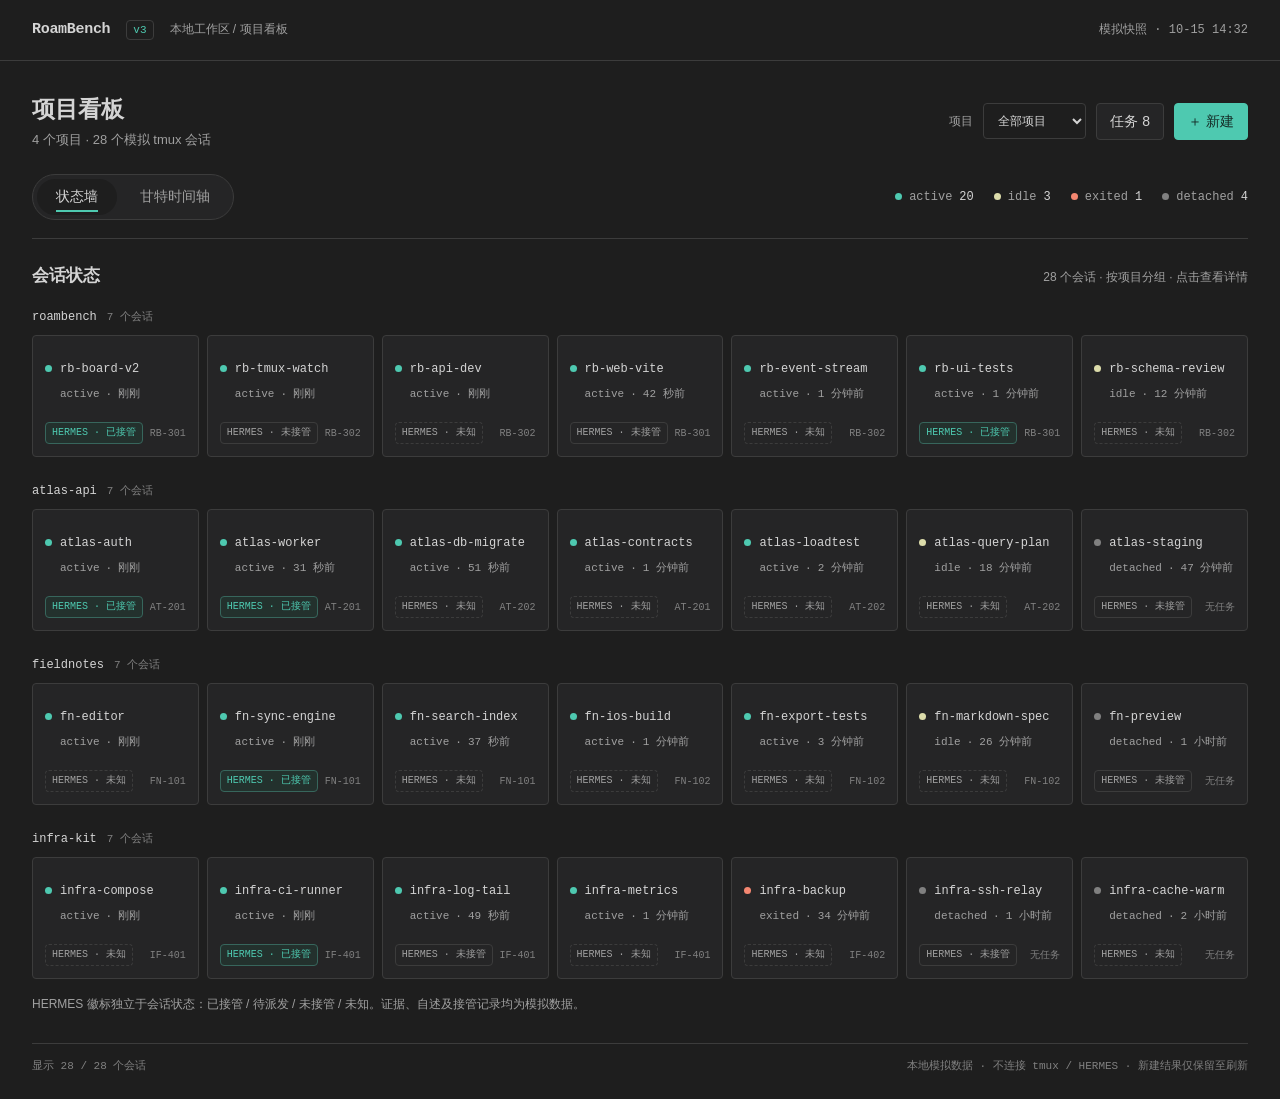
==== design/board-v3-prototype.html @ 9564f588 "看板 v3 设计稿: 悬浮详情(证据/自述分离)+字号调节+HERMES徽标+任务抽屉+新建通道(L0-L3) (Sol 6.1)" ====
<!DOCTYPE html>
<html lang="zh-CN">
<head>
  <meta charset="UTF-8">
  <meta name="viewport" content="width=device-width, initial-scale=1">
  <meta name="color-scheme" content="dark">
  <title>RoamBench · 项目看板 v3</title>
  <style>
    :root {
      --bg: #1e1e1e;
      --surface: #252526;
      --text: #d4d4d4;
      --accent: #4ec9b0;
      --border: #3c3c3c;
      --muted: #a0a0a0;
      --subtle: #808080;
      --hover: #2d2d2e;
      --active: #4ec9b0;
      --idle: #dcdcaa;
      --exited: #f48771;
      --detached: #808080;
      --mono: "SFMono-Regular", Consolas, "Liberation Mono", monospace;
      --sans: -apple-system, BlinkMacSystemFont, "Segoe UI",
        "PingFang SC", "Microsoft YaHei", sans-serif;
    }

    * { box-sizing: border-box; }
    html, body { background: var(--bg); }
    body {
      margin: 0;
      color: var(--text);
      font: 14px/1.5 var(--sans);
      -webkit-font-smoothing: antialiased;
    }
    button, select, input, textarea { font: inherit; }
    button, select, input, textarea { color: var(--text); }
    button { cursor: pointer; }
    button:disabled { cursor: not-allowed; opacity: .45; }
    button:focus-visible, select:focus-visible, input:focus-visible,
    textarea:focus-visible, [tabindex="0"]:focus-visible, a:focus-visible {
      outline: 2px solid var(--accent);
      outline-offset: 3px;
    }
    [hidden] { display: none !important; }
    .sr-only {
      position: absolute;
      width: 1px;
      height: 1px;
      padding: 0;
      margin: -1px;
      overflow: hidden;
      clip-path: inset(50%);
      white-space: nowrap;
      border: 0;
    }
    .app-header { border-bottom: 1px solid var(--border); }
    .header-inner {
      max-width: 1600px;
      min-height: 60px;
      margin: auto;
      padding: 0 32px;
      display: flex;
      align-items: center;
      justify-content: space-between;
      gap: 24px;
    }
    .brand { display: flex; align-items: baseline; gap: 16px; }
    .brand-name { font: 600 15px/1.5 var(--mono); letter-spacing: -.3px; }
    .brand-location, .snapshot { color: var(--muted); font-size: 12px; }
    .snapshot { font-family: var(--mono); white-space: nowrap; }
    .version {
      padding: 1px 6px;
      border: 1px solid var(--border);
      border-radius: 4px;
      color: var(--accent);
      font: 11px/1.5 var(--mono);
    }
    main { max-width: 1600px; margin: auto; padding: 32px 32px 24px; }
    h1 { margin: 0; font-size: 23px; line-height: 1.4; font-weight: 600; }
    h2 { margin: 0; font-size: 17px; font-weight: 600; }
    h3 { margin: 0; font-size: 14px; font-weight: 600; }
    p { overflow-wrap: anywhere; }
    .page-heading, .view-toolbar, .panel-heading, .page-footer {
      display: flex;
      align-items: center;
      justify-content: space-between;
      flex-wrap: wrap;
      gap: 16px;
    }
    .page-heading { margin-bottom: 24px; }
    .page-meta { margin: 5px 0 0; color: var(--muted); font-size: 13px; }
    .heading-actions, .project-filter, .actions, .inline {
      display: flex;
      align-items: center;
      flex-wrap: wrap;
      gap: 10px;
    }
    .project-filter { color: var(--muted); font-size: 12px; }
    select, input:not([type="radio"]), textarea {
      max-width: 100%;
      min-height: 36px;
      padding: 7px 10px;
      border: 1px solid var(--border);
      border-radius: 4px;
      background: var(--bg);
    }
    select { cursor: pointer; }
    textarea { width: 100%; min-height: 90px; resize: vertical; }
    .btn {
      min-height: 36px;
      padding: 7px 13px;
      border: 1px solid var(--border);
      border-radius: 4px;
      color: var(--text);
      background: var(--surface);
    }
    .btn:hover { background: var(--hover); }
    .btn.primary { color: #152b26; border-color: var(--accent); background: var(--accent); }
    .btn.primary:hover { background: #6bd6c0; }
    .btn.small { min-height: 30px; padding: 4px 9px; font-size: 12px; }
    .link-button {
      border: 0;
      padding: 0;
      color: var(--accent);
      background: transparent;
      text-align: left;
      text-decoration: underline;
      text-underline-offset: 3px;
      overflow-wrap: anywhere;
    }
    .view-toolbar { padding-bottom: 18px; border-bottom: 1px solid var(--border); }
    .view-tabs {
      display: inline-flex;
      gap: 4px;
      padding: 4px;
      border: 1px solid var(--border);
      border-radius: 999px;
      background: var(--surface);
    }
    .view-tab {
      position: relative;
      min-height: 36px;
      padding: 7px 19px;
      border: 0;
      border-radius: 999px;
      color: var(--muted);
      background: transparent;
      white-space: nowrap;
    }
    .view-tab:hover { color: var(--text); background: var(--hover); }
    .view-tab[aria-selected="true"] { color: var(--text); background: var(--bg); }
    .view-tab[aria-selected="true"]::after {
      content: "";
      position: absolute;
      right: 19px;
      bottom: 3px;
      left: 19px;
      height: 2px;
      background: var(--accent);
    }
    .legend {
      display: flex;
      flex-wrap: wrap;
      gap: 8px 20px;
      margin: 0;
      padding: 0;
      list-style: none;
      font: 12px/1.5 var(--mono);
    }
    .legend li { display: inline-flex; align-items: center; gap: 7px; color: var(--muted); }
    .legend-count { color: var(--text); font-variant-numeric: tabular-nums; }
    .status-dot {
      display: inline-block;
      flex: 0 0 7px;
      width: 7px;
      height: 7px;
      border-radius: 50%;
      background: var(--detached);
    }
    .status-dot[data-status="active"] { background: var(--active); }
    .status-dot[data-status="idle"] { background: var(--idle); }
    .status-dot[data-status="exited"] { background: var(--exited); }
    .status-dot[data-status="detached"] { background: var(--detached); }
    .panel-heading { align-items: baseline; margin: 24px 0 20px; }
    .panel-note, .muted { color: var(--muted); }
    .panel-note { margin: 0; font-size: 12px; }
    .project-group + .project-group { margin-top: 25px; }
    .project-heading { display: flex; align-items: baseline; gap: 10px; margin-bottom: 9px; }
    .project-heading h3 { font: 500 12px/1.5 var(--mono); }
    .project-count { color: var(--subtle); font: 11px/1.5 var(--mono); }
    .session-grid {
      display: grid;
      grid-template-columns: repeat(7, minmax(0, 1fr));
      gap: 8px;
      margin: 0;
      padding: 0;
      list-style: none;
    }
    .session-cell {
      min-width: 0;
      border: 1px solid var(--border);
      border-radius: 4px;
      background: var(--surface);
      overflow: hidden;
    }
    .session-cell:hover { border-color: var(--muted); }
    .session-open {
      display: block;
      width: 100%;
      min-height: 86px;
      border: 0;
      padding: 14px 12px 9px;
      color: var(--text);
      background: transparent;
      text-align: left;
    }
    .session-open:hover { background: var(--hover); }
    .session-name-row { display: flex; align-items: flex-start; gap: 8px; }
    .session-name-row .status-dot { margin-top: 5px; }
    .session-name { min-width: 0; font: 500 12px/1.5 var(--mono); overflow-wrap: anywhere; }
    .session-meta {
      display: flex;
      flex-wrap: wrap;
      gap: 4px 6px;
      margin: 8px 0 0 15px;
      color: var(--muted);
      font: 11px/1.5 var(--mono);
    }
    .session-meta time { white-space: nowrap; }
    .cell-footer {
      display: flex;
      align-items: center;
      justify-content: space-between;
      gap: 6px;
      padding: 0 12px 12px;
    }
    .task-mini { color: var(--subtle); font: 10px/1.5 var(--mono); }
    .hermes-badge, .pill {
      display: inline-flex;
      align-items: center;
      gap: 5px;
      padding: 2px 6px;
      border: 1px solid var(--border);
      border-radius: 4px;
      color: var(--muted);
      background: transparent;
      font: 10px/1.6 var(--mono);
      white-space: nowrap;
    }
    .hermes-badge[data-mode="managed"], .pill.accent {
      color: var(--accent);
      border-color: #37665c;
      background: #23312d;
    }
    .hermes-badge[data-mode="queued"] { color: var(--idle); border-style: dashed; }
    .hermes-badge[data-mode="unknown"] { border-style: dashed; }
    .hermes-badge:hover { background: var(--hover); }
    .gantt-scroll {
      max-width: 100%;
      overflow-x: auto;
      border: 1px solid var(--border);
      border-radius: 4px;
      scrollbar-color: var(--border) var(--bg);
    }
    .gantt-table {
      width: 100%;
      min-width: 990px;
      border-spacing: 0;
      table-layout: fixed;
      font: 12px/1.5 var(--mono);
    }
    .gantt-name-column { width: 220px; }
    .gantt-table th, .gantt-table td { padding: 0; text-align: left; font-weight: 400; }
    .gantt-table thead th {
      height: 43px;
      border-bottom: 1px solid var(--border);
      background: var(--surface);
      color: var(--muted);
    }
    .gantt-table .gantt-label {
      position: sticky;
      left: 0;
      z-index: 2;
      padding: 0 14px;
      border-right: 1px solid var(--border);
      background: var(--surface);
    }
    .gantt-table thead .gantt-label { z-index: 3; }
    .time-axis { position: relative; height: 42px; margin: 0 16px; }
    .time-axis span {
      position: absolute;
      top: 12px;
      left: var(--tick);
      transform: translateX(-50%);
      font-size: 11px;
      white-space: nowrap;
    }
    .time-axis span:first-child { transform: none; }
    .time-axis span:last-child { transform: translateX(-100%); }
    .gantt-project th {
      height: 34px;
      padding: 0 14px;
      border-bottom: 1px solid var(--border);
      background: var(--bg);
      color: var(--muted);
    }
    .gantt-session-row th, .gantt-session-row td {
      height: 37px;
      border-bottom: 1px solid var(--border);
    }
    .gantt-table tbody:last-child .gantt-session-row:last-child th,
    .gantt-table tbody:last-child .gantt-session-row:last-child td { border-bottom: 0; }
    .gantt-name {
      display: flex;
      align-items: center;
      gap: 8px;
      width: 100%;
      min-height: 36px;
      padding: 0;
      border: 0;
      background: transparent;
      color: var(--text);
      font: inherit;
      text-align: left;
    }
    .gantt-name:hover { color: var(--accent); }
    .timeline-track {
      position: relative;
      height: 36px;
      margin: 0 16px;
      background-image: repeating-linear-gradient(
        to right, var(--border) 0, var(--border) 1px,
        transparent 1px, transparent 12.5%
      );
    }
    .timeline-track::after, .time-axis::after {
      content: "";
      position: absolute;
      left: 69.166667%;
      width: 1px;
      background: var(--text);
      pointer-events: none;
    }
    .timeline-track::after { z-index: 1; top: 0; bottom: 0; opacity: .55; }
    .time-axis::after { bottom: 0; height: 8px; }
    .timeline-bar {
      position: absolute;
      top: 11px;
      left: var(--start);
      width: var(--duration);
      min-width: 2px;
      height: 14px;
      border-radius: 2px;
      background: var(--detached);
    }
    .timeline-bar[data-status="active"] { background: var(--active); }
    .timeline-bar[data-status="idle"] { background: var(--idle); }
    .timeline-bar[data-status="exited"] { background: var(--exited); }
    .timeline-bar[data-status="detached"] { border: 1px dashed var(--muted); background: transparent; }
    .timeline-bar[data-status="active"]::after {
      content: "";
      position: absolute;
      top: 4px;
      right: 4px;
      width: 6px;
      height: 6px;
      border-radius: 50%;
      background: var(--bg);
    }
    .gantt-footnote {
      display: flex;
      justify-content: space-between;
      flex-wrap: wrap;
      gap: 8px 16px;
      margin-top: 10px;
      color: var(--muted);
      font-size: 11px;
    }
    .gantt-footnote p, .page-footer p { margin: 0; }
    .page-footer {
      margin-top: 30px;
      padding-top: 14px;
      border-top: 1px solid var(--border);
      color: var(--subtle);
      font: 11px/1.5 var(--mono);
    }
    .empty-message {
      padding: 22px;
      border: 1px dashed var(--border);
      border-radius: 4px;
      color: var(--muted);
    }
    dialog {
      color: var(--text);
      background: var(--bg);
      border: 1px solid var(--border);
      padding: 0;
      max-width: calc(100vw - 32px);
      max-height: calc(100dvh - 32px);
      border-radius: 8px;
      box-shadow: 0 20px 70px #0008;
      overflow: auto;
    }
    dialog::backdrop { background: #0009; }
    .detail-dialog { width: 840px; }
    .drawer {
      position: fixed;
      inset: 0 0 0 auto;
      margin: 0;
      width: 860px;
      height: 100dvh;
      max-height: 100dvh;
      max-width: 100vw;
      border-radius: 0;
      border-width: 0 0 0 1px;
    }
    .create-dialog { width: 760px; }
    .dialog-header, .dialog-footer {
      display: flex;
      align-items: center;
      justify-content: space-between;
      gap: 16px;
      padding: 18px 22px;
      background: var(--surface);
    }
    .dialog-header { position: sticky; top: 0; z-index: 4; border-bottom: 1px solid var(--border); }
    .dialog-header h2 { overflow-wrap: anywhere; }
    .dialog-header p { margin: 4px 0 0; color: var(--muted); font-size: 12px; }
    .dialog-footer { border-top: 1px solid var(--border); flex-wrap: wrap; }
    .dialog-body { padding: 22px; }
    .close-button { flex: 0 0 auto; }
    .detail-summary { display: flex; flex-wrap: wrap; gap: 8px; margin-bottom: 18px; }
    .detail-columns { display: grid; grid-template-columns: 1.15fr 1fr; gap: 16px; }
    .info-card {
      min-width: 0;
      margin-bottom: 16px;
      padding: 16px;
      border: 1px solid var(--border);
      border-radius: 5px;
      background: var(--surface);
    }
    .info-card h3 { margin-bottom: 8px; }
    .info-card p { margin: 8px 0; }
    .info-card > :last-child { margin-bottom: 0; }
    .evidence-card { border-top: 2px solid var(--accent); }
    .report-card { border-top: 2px solid var(--idle); }
    .source-note { color: var(--muted); font-size: 11px; }
    .evidence-list { margin: 12px 0 0; padding: 0; list-style: none; }
    .evidence-list li + li { margin-top: 14px; padding-top: 12px; border-top: 1px solid var(--border); }
    .evidence-list strong { display: block; margin: 3px 0; font-size: 12px; font-weight: 500; }
    .evidence-value {
      margin: 5px 0;
      padding: 8px;
      border-radius: 3px;
      background: var(--bg);
      font: 11px/1.6 var(--mono);
      white-space: pre-wrap;
      overflow-wrap: anywhere;
    }
    blockquote {
      margin: 12px 0;
      padding: 4px 0 4px 12px;
      border-left: 2px solid var(--idle);
      color: #dfdfc3;
      white-space: pre-wrap;
      overflow-wrap: anywhere;
    }
    dl { margin: 12px 0 0; }
    .definition-row { display: grid; grid-template-columns: 100px minmax(0, 1fr); gap: 12px; padding: 7px 0; }
    dt { color: var(--muted); }
    dd { margin: 0; overflow-wrap: anywhere; }
    .notice {
      margin: 0 0 16px;
      padding: 10px 12px;
      border-left: 2px solid var(--accent);
      background: var(--surface);
      color: var(--muted);
      font-size: 12px;
    }
    .task-toolbar { display: flex; flex-wrap: wrap; gap: 12px; margin-bottom: 18px; }
    .task-toolbar label { display: flex; align-items: center; gap: 8px; color: var(--muted); font-size: 12px; }
    .task-layout { display: grid; grid-template-columns: 260px minmax(0, 1fr); gap: 18px; }
    .task-list { margin: 0; padding: 0; list-style: none; }
    .task-list li + li { margin-top: 8px; }
    .task-item {
      display: block;
      width: 100%;
      padding: 12px;
      border: 1px solid var(--border);
      border-radius: 4px;
      background: var(--surface);
      text-align: left;
    }
    .task-item:hover { background: var(--hover); }
    .task-item[aria-pressed="true"] { border-color: var(--accent); }
    .task-item strong { display: block; margin: 5px 0; font-weight: 500; }
    .task-item small { color: var(--muted); }
    .task-session-list { margin: 10px 0 0; padding-left: 18px; }
    .task-session-list li { margin: 8px 0; }
    .steps { display: flex; gap: 8px; margin: 0 0 20px; padding: 0; list-style: none; }
    .steps li { flex: 1; padding-bottom: 8px; border-bottom: 2px solid var(--border); color: var(--muted); font-size: 12px; }
    .steps li[aria-current="step"] { border-color: var(--accent); color: var(--text); }
    fieldset { min-width: 0; margin: 0; padding: 0; border: 0; }
    legend { margin-bottom: 12px; font-size: 15px; font-weight: 600; }
    .level-grid { display: grid; grid-template-columns: 1fr 1fr; gap: 10px; }
    .level-option {
      display: flex;
      align-items: flex-start;
      gap: 10px;
      padding: 14px;
      border: 1px solid var(--border);
      border-radius: 5px;
      background: var(--surface);
      cursor: pointer;
    }
    .level-option:has(input:checked) { border-color: var(--accent); background: #23312d; }
    .level-option input { margin-top: 4px; accent-color: var(--accent); }
    .level-option strong { display: block; font-size: 13px; }
    .level-option small { display: block; margin-top: 5px; color: var(--muted); }
    .field { display: grid; gap: 6px; margin-bottom: 16px; }
    .field > span { font-size: 12px; }
    .field small { color: var(--muted); font-size: 11px; }
    .field input, .field select { width: 100%; }
    .form-grid { display: grid; grid-template-columns: 1fr 1fr; gap: 16px; }
    .form-error { margin: 12px 0 0; color: var(--exited); }
    .review-list .definition-row { border-bottom: 1px solid var(--border); }
    .toast {
      position: fixed;
      bottom: 24px;
      left: 50%;
      z-index: 10;
      transform: translateX(-50%);
      width: max-content;
      max-width: calc(100vw - 32px);
      padding: 10px 16px;
      border: 1px solid var(--accent);
      border-radius: 5px;
      color: var(--text);
      background: var(--surface);
      box-shadow: 0 8px 24px #0006;
    }

    @media (max-width: 1199px) {
      .session-grid { grid-template-columns: repeat(4, minmax(0, 1fr)); }
    }
    @media (max-width: 700px) {
      .header-inner { padding: 0 20px; }
      .brand { gap: 10px; }
      .brand-location { display: none; }
      main { padding: 24px 20px 20px; }
      .heading-actions { width: 100%; }
      .view-toolbar { align-items: flex-start; }
      .legend { width: 100%; gap: 8px 16px; }
      .session-grid { grid-template-columns: repeat(3, minmax(0, 1fr)); }
      .detail-columns, .task-layout { grid-template-columns: 1fr; }
      .task-list { max-height: 260px; overflow-y: auto; padding: 3px; }
      .dialog-body { padding: 18px; }
      .dialog-header, .dialog-footer { padding: 16px 18px; }
    }
    @media (max-width: 480px) {
      .header-inner { min-height: 52px; padding: 0 16px; gap: 10px; }
      .brand-name { font-size: 14px; }
      .snapshot { font-size: 10px; }
      main { padding: 22px 16px 20px; }
      h1 { font-size: 21px; }
      .project-filter { width: 100%; justify-content: space-between; }
      .project-filter select { min-width: 156px; }
      .view-tabs { width: 100%; }
      .view-tab { flex: 1; padding-right: 16px; padding-left: 16px; }
      .legend { justify-content: space-between; gap: 8px; font-size: 10px; }
      .legend li { gap: 5px; }
      .session-grid { grid-template-columns: repeat(2, minmax(0, 1fr)); }
      .session-open { padding: 13px 10px 8px; }
      .session-name { font-size: 11px; }
      .session-meta { font-size: 10px; }
      .cell-footer { padding-right: 10px; padding-left: 10px; flex-wrap: wrap; }
      .level-grid, .form-grid { grid-template-columns: 1fr; }
      .definition-row { grid-template-columns: 80px minmax(0, 1fr); }
      .dialog-footer .actions { width: 100%; justify-content: flex-end; }
      .project-group + .project-group { margin-top: 22px; }
    }
    @media (prefers-reduced-motion: reduce) {
      * { scroll-behavior: auto !important; }
    }
  </style>
</head>
<body>
  <header class="app-header">
    <div class="header-inner">
      <div class="brand">
        <span class="brand-name">RoamBench</span>
        <span class="version">v3</span>
        <span class="brand-location">本地工作区 / 项目看板</span>
      </div>
      <div class="snapshot">
        模拟快照 · <time datetime="2026-10-15T14:32:00+08:00">10-15 14:32</time>
      </div>
    </div>
  </header>

  <main>
    <div class="page-heading">
      <div>
        <h1>项目看板</h1>
        <p class="page-meta" id="page-meta">4 个项目 · 28 个 tmux 会话</p>
      </div>
      <div class="heading-actions">
        <label class="project-filter">
          <span>项目</span>
          <select id="project-filter" aria-label="筛选项目">
            <option value="all">全部项目</option>
            <option value="roambench">roambench</option>
            <option value="atlas-api">atlas-api</option>
            <option value="fieldnotes">fieldnotes</option>
            <option value="infra-kit">infra-kit</option>
          </select>
        </label>
        <button class="btn" id="open-tasks" type="button" aria-haspopup="dialog">
          任务 <span id="task-count">8</span>
        </button>
        <button class="btn primary" id="open-create" type="button" aria-haspopup="dialog">＋ 新建</button>
      </div>
    </div>

    <div class="view-toolbar">
      <div class="view-tabs" role="tablist" aria-label="看板视图">
        <button class="view-tab" id="tab-wall" type="button" role="tab"
          aria-selected="true" aria-controls="panel-wall" tabindex="0">状态墙</button>
        <button class="view-tab" id="tab-gantt" type="button" role="tab"
          aria-selected="false" aria-controls="panel-gantt" tabindex="-1">甘特时间轴</button>
      </div>
      <ul class="legend" aria-label="当前筛选下的会话状态统计">
        <li><span class="status-dot" data-status="active" aria-hidden="true"></span>active <span class="legend-count" id="count-active">20</span></li>
        <li><span class="status-dot" data-status="idle" aria-hidden="true"></span>idle <span class="legend-count" id="count-idle">3</span></li>
        <li><span class="status-dot" data-status="exited" aria-hidden="true"></span>exited <span class="legend-count" id="count-exited">1</span></li>
        <li><span class="status-dot" data-status="detached" aria-hidden="true"></span>detached <span class="legend-count" id="count-detached">4</span></li>
      </ul>
    </div>

    <section id="panel-wall" role="tabpanel" aria-labelledby="tab-wall" tabindex="0">
      <div class="panel-heading">
        <h2>会话状态</h2>
        <p class="panel-note" id="wall-note">28 个会话 · 按项目分组 · 点击查看详情</p>
      </div>
      <div id="session-wall"></div>
      <p class="panel-note" style="margin-top:16px">
        HERMES 徽标独立于会话状态：已接管 / 待派发 / 未接管 / 未知。证据、自述及接管记录均为模拟数据。
      </p>
    </section>

    <section id="panel-gantt" role="tabpanel" aria-labelledby="tab-gantt" tabindex="0" hidden>
      <div class="panel-heading">
        <h2>会话时间轴</h2>
        <p class="panel-note"><time datetime="2026-10-15">2026-10-15</time> · 09:00–17:00 · UTC+8</p>
      </div>
      <div class="gantt-scroll" role="region" aria-label="会话甘特图，可横向滚动" tabindex="0">
        <table class="gantt-table">
          <caption class="sr-only">28 个模拟会话的运行时间；细竖线表示 14:32 快照时间。</caption>
          <colgroup><col class="gantt-name-column"><col></colgroup>
          <thead>
            <tr>
              <th scope="col" class="gantt-label">会话 · 点击查看详情</th>
              <th scope="col">
                <span class="sr-only">运行时间，09:00 至 17:00</span>
                <div class="time-axis" aria-hidden="true">
                  <span style="--tick:0%">09:00</span>
                  <span style="--tick:12.5%">10:00</span>
                  <span style="--tick:25%">11:00</span>
                  <span style="--tick:37.5%">12:00</span>
                  <span style="--tick:50%">13:00</span>
                  <span style="--tick:62.5%">14:00</span>
                  <span style="--tick:75%">15:00</span>
                  <span style="--tick:87.5%">16:00</span>
                  <span style="--tick:100%">17:00</span>
                </div>
              </th>
            </tr>
          </thead>
        </table>
      </div>
      <div class="gantt-footnote">
        <p>细竖线：14:32 快照时间 · 虚线条：detached</p>
        <p>窄屏可横向滚动；会话状态不代表任务完成</p>
      </div>
    </section>

    <p id="filter-announcement" class="sr-only" role="status" aria-live="polite"></p>
    <footer class="page-footer">
      <p id="footer-count">显示 28 / 28 个会话</p>
      <p>本地模拟数据 · 不连接 tmux / HERMES · 新建结果仅保留至刷新</p>
    </footer>
    <noscript><p class="empty-message">此原型需要 JavaScript 来显示数据和操作交互。</p></noscript>
  </main>

  <dialog class="detail-dialog" id="detail-dialog" aria-labelledby="detail-title" aria-describedby="detail-subtitle">
    <header class="dialog-header">
      <div>
        <h2 id="detail-title">会话详情</h2>
        <p id="detail-subtitle"></p>
      </div>
      <button class="btn close-button" type="button" data-close="detail-dialog" aria-label="关闭会话详情" autofocus>关闭</button>
    </header>
    <div class="dialog-body" id="detail-body"></div>
    <footer class="dialog-footer">
      <span class="source-note">Esc 关闭 · 快照与自述分开呈现</span>
      <button class="btn" type="button" data-close="detail-dialog">返回看板</button>
    </footer>
  </dialog>

  <dialog class="drawer" id="task-dialog" aria-labelledby="task-drawer-title" aria-describedby="task-drawer-note">
    <header class="dialog-header">
      <div>
        <h2 id="task-drawer-title">任务抽屉</h2>
        <p id="task-drawer-note">任务记录、关联会话与验收目标</p>
      </div>
      <button class="btn close-button" type="button" data-close="task-dialog" aria-label="关闭任务抽屉" autofocus>关闭</button>
    </header>
    <div class="dialog-body">
      <div class="task-toolbar">
        <label>项目 <select id="task-project" aria-label="任务项目"></select></label>
        <label>状态
          <select id="task-status" aria-label="任务状态">
            <option value="all">全部状态</option>
            <option value="planned">待开始</option>
            <option value="running">进行中</option>
            <option value="blocked">阻塞</option>
            <option value="done">已完成</option>
          </select>
        </label>
        <button class="btn small" id="drawer-create" type="button">＋ 新建任务</button>
      </div>
      <p class="source-note" id="task-result-count" role="status"></p>
      <div class="task-layout">
        <ul class="task-list" id="task-list" aria-label="任务列表"></ul>
        <section id="task-inspector" aria-label="选中任务详情"></section>
      </div>
    </div>
  </dialog>

  <dialog class="create-dialog" id="create-dialog" aria-labelledby="create-title" aria-describedby="create-note">
    <header class="dialog-header">
      <div>
        <h2 id="create-title">新建</h2>
        <p id="create-note">选择 L0–L3，配置后确认创建模拟记录</p>
      </div>
      <button class="btn close-button" type="button" data-close="create-dialog" aria-label="关闭新建流程">关闭</button>
    </header>
    <form id="create-form" novalidate>
      <div class="dialog-body">
        <ol class="steps" aria-label="新建步骤">
          <li aria-current="step">1 · 选择层级</li>
          <li>2 · 配置</li>
          <li>3 · 确认</li>
        </ol>
        <p class="notice">所有创建只修改当前页面内存；刷新即清除。L2 不启动 tmux，L3 不实际派发 HERMES。</p>
        <p class="notice" id="attach-notice" hidden></p>

        <section id="create-step-0" aria-labelledby="level-legend">
          <fieldset>
            <legend id="level-legend" tabindex="-1">选择新建层级</legend>
            <div class="level-grid">
              <label class="level-option">
                <input type="radio" name="level" value="0">
                <span><strong>L0 · 项目</strong><small>建立项目容器，随后可添加任务与会话。</small></span>
              </label>
              <label class="level-option">
                <input type="radio" name="level" value="1" checked>
                <span><strong>L1 · 任务</strong><small>记录目标与验收标准，暂不创建会话。</small></span>
              </label>
              <label class="level-option">
                <input type="radio" name="level" value="2">
                <span><strong>L2 · 会话</strong><small>关联现有或新建任务，登记普通会话。</small></span>
              </label>
              <label class="level-option">
                <input type="radio" name="level" value="3">
                <span><strong>L3 · HERMES</strong><small>登记任务、会话与 HERMES 待派发请求。</small></span>
              </label>
            </div>
          </fieldset>
        </section>

        <section id="create-step-1" aria-labelledby="config-title" hidden>
          <h3 id="config-title" tabindex="-1" style="margin-bottom:16px">配置</h3>
          <div id="project-new-fields" hidden>
            <label class="field">
              <span>项目名称 *</span>
              <input id="new-project-name" required maxlength="60" autocomplete="off">
            </label>
            <label class="field">
              <span>项目标识 *</span>
              <input id="new-project-id" required pattern="[a-z0-9][a-z0-9-]{1,39}" maxlength="40"
                placeholder="my-project" autocomplete="off">
              <small>2–40 位小写字母、数字或连字符；首位为字母或数字，且不可重复。</small>
            </label>
          </div>
          <div id="project-existing-fields">
            <label class="field">
              <span>所属项目 *</span>
              <select id="create-project" required></select>
            </label>
          </div>
          <div id="task-binding-fields" hidden>
            <label class="field">
              <span>关联任务 *</span>
              <select id="create-task" required></select>
              <small>L2 / L3 必须关联任务，可同时新建。</small>
            </label>
          </div>
          <div id="task-new-fields">
            <label class="field">
              <span>任务标题 *</span>
              <input id="new-task-title" required maxlength="100" autocomplete="off" placeholder="例如：实现看板 v3">
            </label>
            <label class="field">
              <span>目标与验收标准 *</span>
              <textarea id="new-task-goal" required maxlength="1200" placeholder="说明预期结果，以及如何确认完成。"></textarea>
            </label>
          </div>
          <div id="session-new-fields" hidden>
            <div class="form-grid">
              <label class="field">
                <span>会话名称 *</span>
                <input id="new-session-name" required pattern="[A-Za-z0-9][A-Za-z0-9_-]{0,49}" maxlength="50"
                  autocomplete="off" placeholder="rb-board-v3">
                <small>1–50 位字母、数字、下划线或连字符；首位为字母或数字，全局唯一。</small>
              </label>
              <label class="field">
                <span>工作目录 *</span>
                <input id="new-session-cwd" required maxlength="240" autocomplete="off" placeholder="/workspace/roambench">
                <small>填写绝对路径；本原型不检查目录是否存在。</small>
              </label>
            </div>
          </div>
          <div id="hermes-new-fields" hidden>
            <label class="field">
              <span>执行器 *</span>
              <select id="new-agent" required>
                <option value="codex">Codex</option>
                <option value="claude">Claude Code</option>
                <option value="shell">Shell worker</option>
              </select>
            </label>
            <label class="field">
              <span>执行边界 *</span>
              <textarea id="new-boundary" required maxlength="600"
                placeholder="例如：仅处理当前项目；提交前运行验收；不执行部署。"></textarea>
              <small>登记后状态为“待派发”，收到接管回执后才可显示“已接管”。</small>
            </label>
          </div>
        </section>

        <section id="create-step-2" aria-labelledby="review-title" hidden>
          <h3 id="review-title" tabindex="-1">确认创建内容</h3>
          <dl class="review-list" id="create-review"></dl>
        </section>
        <p class="form-error" id="create-error" role="alert" hidden></p>
      </div>
      <footer class="dialog-footer">
        <span class="source-note" id="create-step-note">步骤 1 / 3</span>
        <div class="actions">
          <button class="btn" type="button" data-close="create-dialog">取消</button>
          <button class="btn" id="create-back" type="button" hidden>上一步</button>
          <button class="btn primary" id="create-next" type="button">下一步</button>
          <button class="btn primary" id="create-submit" type="submit" hidden>创建模拟记录</button>
        </div>
      </footer>
    </form>
  </dialog>

  <p class="toast" id="toast" role="status" aria-live="polite" hidden></p>

  <script>
    (() => {
      "use strict";

      const SNAPSHOT = new Date("2026-10-15T14:32:00+08:00");
      const WINDOW_START = 9 * 60;
      const WINDOW_DURATION = 8 * 60;
      const SNAPSHOT_MINUTE = 14 * 60 + 32;
      const $ = id => document.getElementById(id);

      const projects = [
        { id: "roambench", name: "roambench" },
        { id: "atlas-api", name: "atlas-api" },
        { id: "fieldnotes", name: "fieldnotes" },
        { id: "infra-kit", name: "infra-kit" }
      ];

      // 保留 v2 的 28 个会话、状态、活动年龄及时间段。
      const sessions = [
        { project: "roambench", name: "rb-board-v2", status: "active", age: 8, start: 9 * 60 + 12 },
        { project: "roambench", name: "rb-tmux-watch", status: "active", age: 16, start: 9 * 60 },
        { project: "roambench", name: "rb-api-dev", status: "active", age: 24, start: 9 * 60 + 28 },
        { project: "roambench", name: "rb-web-vite", status: "active", age: 42, start: 10 * 60 + 5 },
        { project: "roambench", name: "rb-event-stream", status: "active", age: 68, start: 10 * 60 + 42 },
        { project: "roambench", name: "rb-ui-tests", status: "active", age: 95, start: 13 * 60 + 18 },
        { project: "roambench", name: "rb-schema-review", status: "idle", age: 12 * 60, start: 11 * 60 + 10 },

        { project: "atlas-api", name: "atlas-auth", status: "active", age: 11, start: 9 * 60 + 20 },
        { project: "atlas-api", name: "atlas-worker", status: "active", age: 31, start: 9 * 60 + 42 },
        { project: "atlas-api", name: "atlas-db-migrate", status: "active", age: 51, start: 13 * 60 + 40 },
        { project: "atlas-api", name: "atlas-contracts", status: "active", age: 83, start: 10 * 60 + 15 },
        { project: "atlas-api", name: "atlas-loadtest", status: "active", age: 2 * 60, start: 14 * 60 },
        { project: "atlas-api", name: "atlas-query-plan", status: "idle", age: 18 * 60, start: 11 * 60 + 32 },
        { project: "atlas-api", name: "atlas-staging", status: "detached", age: 47 * 60, start: 9 * 60 + 8, end: 13 * 60 + 45 },

        { project: "fieldnotes", name: "fn-editor", status: "active", age: 5, start: 9 * 60 + 35 },
        { project: "fieldnotes", name: "fn-sync-engine", status: "active", age: 19, start: 9 * 60 + 52 },
        { project: "fieldnotes", name: "fn-search-index", status: "active", age: 37, start: 10 * 60 + 28 },
        { project: "fieldnotes", name: "fn-ios-build", status: "active", age: 72, start: 13 * 60 + 52 },
        { project: "fieldnotes", name: "fn-export-tests", status: "active", age: 3 * 60, start: 14 * 60 + 6 },
        { project: "fieldnotes", name: "fn-markdown-spec", status: "idle", age: 26 * 60, start: 11 * 60 + 45 },
        { project: "fieldnotes", name: "fn-preview", status: "detached", age: 62 * 60, start: 10 * 60 + 4, end: 13 * 60 + 30 },

        { project: "infra-kit", name: "infra-compose", status: "active", age: 14, start: 9 * 60 },
        { project: "infra-kit", name: "infra-ci-runner", status: "active", age: 28, start: 9 * 60 + 18 },
        { project: "infra-kit", name: "infra-log-tail", status: "active", age: 49, start: 10 * 60 + 12 },
        { project: "infra-kit", name: "infra-metrics", status: "active", age: 110, start: 11 * 60 + 8 },
        { project: "infra-kit", name: "infra-backup", status: "exited", age: 34 * 60, start: 12 * 60 + 48, end: 13 * 60 + 58 },
        { project: "infra-kit", name: "infra-ssh-relay", status: "detached", age: 90 * 60, start: 9 * 60 + 30, end: 13 * 60 + 2 },
        { project: "infra-kit", name: "infra-cache-warm", status: "detached", age: 2 * 60 * 60, start: 10 * 60 + 20, end: 12 * 60 + 32 }
      ];

      const statusLabels = { active: "运行中", idle: "空闲", exited: "已退出", detached: "已分离" };
      const taskLabels = { planned: "待开始", running: "进行中", blocked: "阻塞", done: "已完成" };
      const hermesLabels = {
        managed: "HERMES · 已接管",
        queued: "HERMES · 待派发",
        unmanaged: "HERMES · 未接管",
        unknown: "HERMES · 未知"
      };
      const levelNames = ["L0 · 项目", "L1 · 任务", "L2 · 会话", "L3 · HERMES"];
      const tasks = [
        {
          id: "RB-301", project: "roambench", title: "实现看板 v3",
          goal: "详情分离证据与自述；任务可追踪；L0–L3 新建流程可操作。",
          status: "running", owner: "产品 / UI", source: "模拟任务登记",
          members: ["rb-board-v2", "rb-web-vite", "rb-ui-tests"]
        },
        {
          id: "RB-302", project: "roambench", title: "打通会话观测链路",
          goal: "会话事件包含来源与时间戳，断开时可区分缺失数据。",
          status: "blocked", owner: "平台", source: "模拟任务登记",
          blocker: "等待 schema 字段确认。",
          members: ["rb-tmux-watch", "rb-api-dev", "rb-event-stream", "rb-schema-review"]
        },
        {
          id: "AT-201", project: "atlas-api", title: "认证与异步工作流",
          goal: "认证契约与 worker 重试策略通过项目验收。",
          status: "running", owner: "API", source: "模拟任务登记",
          members: ["atlas-auth", "atlas-worker", "atlas-contracts"]
        },
        {
          id: "AT-202", project: "atlas-api", title: "迁移与性能回归",
          goal: "迁移可回滚；负载报告与查询计划完成评审。",
          status: "planned", owner: "数据", source: "模拟任务登记",
          members: ["atlas-db-migrate", "atlas-loadtest", "atlas-query-plan"]
        },
        {
          id: "FN-101", project: "fieldnotes", title: "编辑与同步一致性",
          goal: "编辑、同步及搜索索引在离线重连场景下保持一致。",
          status: "running", owner: "客户端", source: "模拟任务登记",
          members: ["fn-editor", "fn-sync-engine", "fn-search-index"]
        },
        {
          id: "FN-102", project: "fieldnotes", title: "导出与移动端回归",
          goal: "导出格式与 markdown 规范一致，移动端构建完成验收。",
          status: "blocked", owner: "质量", source: "模拟任务登记",
          blocker: "等待移动端签名配置。",
          members: ["fn-ios-build", "fn-export-tests", "fn-markdown-spec"]
        },
        {
          id: "IF-401", project: "infra-kit", title: "本地基础设施巡检",
          goal: "确认 compose、CI runner、日志与指标链路可用。",
          status: "running", owner: "基础设施", source: "模拟任务登记",
          members: ["infra-compose", "infra-ci-runner", "infra-log-tail", "infra-metrics"]
        },
        {
          id: "IF-402", project: "infra-kit", title: "备份恢复演练",
          goal: "备份归档可读取，抽样恢复校验通过并留存验收记录。",
          status: "planned", owner: "运维", source: "模拟任务登记",
          members: ["infra-backup"]
        }
      ];

      const managed = {
        "rb-board-v2": ["H-104", "codex"],
        "rb-ui-tests": ["H-105", "shell"],
        "atlas-auth": ["H-201", "codex"],
        "atlas-worker": ["H-202", "claude"],
        "fn-sync-engine": ["H-301", "codex"],
        "infra-ci-runner": ["H-401", "shell"]
      };
      const unmanaged = new Set([
        "rb-tmux-watch", "rb-web-vite", "atlas-staging", "fn-preview",
        "infra-log-tail", "infra-ssh-relay"
      ]);
      const reports = {
        "rb-board-v2": {
          text: "详情面板已经完成，正在补齐任务抽屉与新建流程；预计还需要一轮交互检查。",
          author: "Codex", time: "2026-10-15T14:30:00+08:00"
        },
        "rb-ui-tests": {
          text: "当前用例全部通过，准备补充窄屏与键盘操作检查。",
          author: "Shell worker", time: "2026-10-15T14:29:00+08:00"
        },
        "atlas-auth": {
          text: "认证契约已调整，正在检查刷新令牌的边界条件。",
          author: "Codex", time: "2026-10-15T14:28:00+08:00"
        },
        "fn-sync-engine": {
          text: "冲突合并逻辑已修改；离线重连场景仍需复核。",
          author: "Codex", time: "2026-10-15T14:27:00+08:00"
        },
        "infra-backup": {
          text: "备份已完成，可以安排恢复演练。",
          author: "维护者", time: "2026-10-15T14:01:00+08:00"
        }
      };

      const stamp = iso => {
        const date = new Date(iso);
        return new Date(date.getTime() + 8 * 3600000)
          .toISOString().slice(0, 19).replace("T", " ") + " UTC+8";
      };
      const activityDate = session => new Date(SNAPSHOT.getTime() - session.age * 1000);

      sessions.forEach((session, index) => {
        session.id = "session-" + (index + 1);
        session.cwd = "/workspace/" + session.project;
        session.taskId = tasks.find(task => task.members.includes(session.name))?.id || null;
        session.report = reports[session.name] || null;
        session.hermes = managed[session.name]
          ? {
              mode: "managed", dispatch: managed[session.name][0],
              agent: managed[session.name][1],
              source: "模拟 HERMES 接管回执",
              time: "2026-10-15T14:20:00+08:00"
            }
          : {
              mode: unmanaged.has(session.name) ? "unmanaged" : "unknown",
              source: unmanaged.has(session.name) ? "模拟会话注册表：managed=false" : "未提供注册或接管记录",
              time: unmanaged.has(session.name) ? SNAPSHOT.toISOString() : null
            };
        session.evidence = [
          {
            title: "会话状态快照",
            value: "session=" + session.name + "\nstatus=" + session.status +
              "\n最近活动=" + stamp(activityDate(session)),
            source: "模拟 tmux 采集快照", time: SNAPSHOT.toISOString()
          },
          {
            title: "工作目录",
            value: session.cwd,
            source: "模拟 pane_current_path", time: SNAPSHOT.toISOString()
          }
        ];
      });

      sessions.find(s => s.name === "rb-ui-tests").evidence.push({
        title: "最近一次测试摘要",
        value: "report=ui-smoke-1426\npassed=18  failed=1\nfailed: drawer-keyboard-focus",
        source: "模拟测试报告摘录", time: "2026-10-15T14:26:00+08:00"
      });
      sessions.find(s => s.name === "infra-backup").evidence.push({
        title: "进程退出记录",
        value: "exit_code=0\n归档文件已生成；未提供恢复校验报告。",
        source: "模拟进程事件", time: "2026-10-15T13:58:00+08:00"
      });

      const expectedCounts = { active: 20, idle: 3, exited: 1, detached: 4 };
      if (
        sessions.length !== 28 ||
        new Set(sessions.map(s => s.name)).size !== 28 ||
        projects.length !== 4 ||
        !projects.every(p => sessions.filter(s => s.project === p.id).length === 7) ||
        !Object.entries(expectedCounts).every(([status, count]) =>
          sessions.filter(s => s.status === status).length === count)
      ) throw new Error("初始模拟数据校验失败。");

      const wall = $("session-wall");
      const gantt = document.querySelector(".gantt-table");
      const filter = $("project-filter");
      const tabs = Array.from(document.querySelectorAll('[role="tab"]'));
      const dialogs = [$("detail-dialog"), $("task-dialog"), $("create-dialog")];
      let activeTaskId = null;
      let activeSessionId = null;
      let serial = 0;
      let toastTimer;
      let createStep = 0;
      let createContext = {};

      function el(tag, className, text) {
        const node = document.createElement(tag);
        if (className) node.className = className;
        if (text !== undefined) node.textContent = text;
        return node;
      }

      function button(text, action, value, className = "btn small") {
        const node = el("button", className, text);
        node.type = "button";
        node.dataset.action = action;
        if (value !== undefined) node.dataset.value = value;
        return node;
      }

      function statusDot(status) {
        const node = el("span", "status-dot");
        node.dataset.status = status;
        node.setAttribute("aria-hidden", "true");
        return node;
      }

      function pill(text, accent = false) {
        return el("span", "pill" + (accent ? " accent" : ""), text);
      }

      function relativeTime(seconds) {
        if (seconds < 30) return "刚刚";
        if (seconds < 60) return seconds + " 秒前";
        if (seconds < 3600) return Math.floor(seconds / 60) + " 分钟前";
        return Math.floor(seconds / 3600) + " 小时前";
      }

      function clockTime(minutes) {
        return String(Math.floor(minutes / 60)).padStart(2, "0") + ":" +
          String(minutes % 60).padStart(2, "0");
      }

      function timeNode(iso) {
        const node = el("time", "", stamp(iso));
        node.dateTime = new Date(iso).toISOString();
        return node;
      }

      function definition(list, title, value) {
        const row = el("div", "definition-row");
        const dd = el("dd");
        dd.append(typeof value === "string" ? document.createTextNode(value) : value);
        row.append(el("dt", "", title), dd);
        list.append(row);
      }

      function sourceLine(source, time) {
        const line = el("p", "source-note", "来源：" + source);
        if (time) line.append(document.createTextNode(" · "), timeNode(time));
        return line;
      }

      function notify(message) {
        clearTimeout(toastTimer);
        $("toast").textContent = message;
        $("toast").hidden = false;
        toastTimer = setTimeout(() => { $("toast").hidden = true; }, 5500);
      }

      function showDialog(dialog) {
        dialogs.forEach(other => {
          if (other !== dialog && other.open) other.close();
        });
        if (!dialog.open) dialog.showModal();
        dialog.scrollTop = 0;
      }

      dialogs.forEach(dialog => {
        dialog.addEventListener("close", () => {
          const target = document.activeElement;
          if (!target || target === document.body ||
              (!target.closest("dialog[open]") && target.closest("dialog"))) {
            $("open-create").focus();
          }
        });
      });

      function hermesBadge(session) {
        const badge = button(hermesLabels[session.hermes.mode], "hermes", session.id, "hermes-badge");
        badge.dataset.mode = session.hermes.mode;
        badge.title = session.hermes.source + "；点击查看来源和接管详情";
        badge.setAttribute("aria-label", session.name + "，" + badge.textContent + "，查看接管详情");
        badge.setAttribute("aria-haspopup", "dialog");
        return badge;
      }

      function makeSessionCell(session) {
        const cell = el("li", "session-cell");
        cell.dataset.status = session.status;
        const open = button("", "session", session.id, "session-open");
        open.setAttribute("aria-label", session.name + "，" + statusLabels[session.status] + "，查看详情");
        open.setAttribute("aria-haspopup", "dialog");
        const row = el("span", "session-name-row");
        row.append(statusDot(session.status), el("span", "session-name", session.name));
        const meta = el("span", "session-meta");
        const state = el("span", "", session.status);
        state.title = statusLabels[session.status];
        const separator = el("span", "", "·");
        separator.setAttribute("aria-hidden", "true");
        const time = el("time", "", relativeTime(session.age));
        time.dateTime = activityDate(session).toISOString();
        time.title = "最近活动：" + stamp(activityDate(session));
        meta.append(state, separator, el("span", "sr-only", "最近活动："), time);
        open.append(row, meta);
        const footer = el("div", "cell-footer");
        footer.append(hermesBadge(session), el("span", "task-mini", session.taskId || "无任务"));
        cell.append(open, footer);
        return cell;
      }

      function renderWall(visible) {
        const fragment = document.createDocumentFragment();
        projects.forEach(project => {
          if (filter.value !== "all" && filter.value !== project.id) return;
          const group = visible.filter(s => s.project === project.id);
          const section = el("section", "project-group");
          const title = el("h3", "", project.name);
          title.id = "project-" + project.id;
          section.setAttribute("aria-labelledby", title.id);
          const heading = el("div", "project-heading");
          heading.append(title, el("span", "project-count", group.length + " 个会话"));
          section.append(heading);
          if (group.length) {
            const list = el("ul", "session-grid");
            group.forEach(session => list.append(makeSessionCell(session)));
            section.append(list);
          } else {
            const empty = el("div", "empty-message", "项目已建立，尚无会话。");
            empty.append(document.createTextNode(" "), button("新建任务", "project-task", project.id));
            section.append(empty);
          }
          fragment.append(section);
        });
        wall.replaceChildren(fragment);
      }

      function makeGanttRow(session) {
        const row = el("tr", "gantt-session-row");
        const nameCell = el("th", "gantt-label");
        nameCell.scope = "row";
        const name = button("", "session", session.id, "gantt-name");
        name.append(statusDot(session.status), document.createTextNode(session.name));
        name.setAttribute("aria-label", session.name + "，查看会话详情");
        name.setAttribute("aria-haspopup", "dialog");
        nameCell.append(name);

        const timeCell = el("td");
        const track = el("div", "timeline-track");
        const bar = el("span", "timeline-bar");
        const end = session.end ?? SNAPSHOT_MINUTE;
        bar.dataset.status = session.status;
        bar.style.setProperty("--start", ((session.start - WINDOW_START) / WINDOW_DURATION * 100) + "%");
        bar.style.setProperty("--duration", ((end - session.start) / WINDOW_DURATION * 100) + "%");
        const detail = session.name + "，" + statusLabels[session.status] +
          "，时间段 " + clockTime(session.start) + "–" + clockTime(end) +
          (session.localOnly ? "，仅为本地模拟登记" :
            session.status === "active" ? "，截至快照仍在运行" : "");
        bar.title = detail;
        bar.setAttribute("aria-hidden", "true");
        track.append(bar);
        timeCell.append(el("span", "sr-only", detail), track);
        row.append(nameCell, timeCell);
        return row;
      }

      function renderGantt(visible) {
        gantt.querySelectorAll("tbody").forEach(body => body.remove());
        projects.forEach(project => {
          const group = visible.filter(s => s.project === project.id);
          if (!group.length) return;
          const body = el("tbody");
          body.setAttribute("aria-label", project.name);
          const projectRow = el("tr", "gantt-project");
          const heading = el("th", "", project.name + " · " + group.length + " 个会话");
          heading.colSpan = 2;
          heading.scope = "rowgroup";
          projectRow.append(heading);
          body.append(projectRow);
          group.forEach(session => body.append(makeGanttRow(session)));
          gantt.append(body);
        });
        gantt.querySelector("caption").textContent = visible.length +
          " 个模拟会话在 2026-10-15 的时间段，细竖线表示 14:32 快照时间。";
      }

      function render() {
        const visible = sessions.filter(s => filter.value === "all" || s.project === filter.value);
        renderWall(visible);
        renderGantt(visible);
        Object.keys(statusLabels).forEach(status => {
          $("count-" + status).textContent = visible.filter(s => s.status === status).length;
        });
        $("wall-note").textContent = visible.length + " 个会话 · 按项目分组 · 点击查看详情";
        $("footer-count").textContent = "显示 " + visible.length + " / " + sessions.length + " 个会话";
        $("page-meta").textContent = projects.length + " 个项目 · " + sessions.length + " 个模拟 tmux 会话";
        $("task-count").textContent = tasks.filter(t => filter.value === "all" || t.project === filter.value).length;
      }

      function selectTab(selected, moveFocus) {
        tabs.forEach(tab => {
          const active = tab === selected;
          tab.setAttribute("aria-selected", String(active));
          tab.tabIndex = active ? 0 : -1;
          $(tab.getAttribute("aria-controls")).hidden = !active;
        });
        if (moveFocus) selected.focus();
      }

      tabs.forEach((tab, index) => {
        tab.addEventListener("click", () => selectTab(tab, false));
        tab.addEventListener("keydown", event => {
          let next;
          if (event.key === "ArrowRight") next = (index + 1) % tabs.length;
          if (event.key === "ArrowLeft") next = (index - 1 + tabs.length) % tabs.length;
          if (event.key === "Home") next = 0;
          if (event.key === "End") next = tabs.length - 1;
          if (next === undefined) return;
          event.preventDefault();
          selectTab(tabs[next], true);
        });
      });

      filter.addEventListener("change", () => {
        render();
        $("filter-announcement").textContent =
          filter.options[filter.selectedIndex].textContent + "，" + $("footer-count").textContent;
      });

      function openSession(id, focusHermes = false) {
        const session = sessions.find(s => s.id === id);
        if (!session) return;
        activeSessionId = id;
        $("detail-title").textContent = session.name;
        $("detail-subtitle").textContent =
          (projects.find(p => p.id === session.project)?.name || session.project) +
          " · 固定快照 2026-10-15 14:32 UTC+8";
        const body = $("detail-body");
        body.replaceChildren();

        const summary = el("div", "detail-summary");
        summary.append(
          pill(statusLabels[session.status] + " · " + session.status, session.status === "active"),
          pill(hermesLabels[session.hermes.mode], session.hermes.mode === "managed"),
          pill(session.localOnly ? "本页新建 · 未启动" : "模拟采集数据")
        );
        body.append(summary);

        const association = el("section", "info-card");
        association.append(el("h3", "", "关联任务"));
        const task = tasks.find(t => t.id === session.taskId);
        if (task) {
          association.append(
            button(task.id + " · " + task.title, "task", task.id, "link-button"),
            el("p", "source-note", "任务状态：" + taskLabels[task.status] + " · 会话活动不自动改变任务状态。")
          );
        } else {
          association.append(
            el("p", "muted", "此会话尚未关联任务。"),
            button("新建并关联任务", "session-task", session.id)
          );
        }
        body.append(association);

        const columns = el("div", "detail-columns");
        const evidence = el("section", "info-card evidence-card");
        evidence.append(
          el("h3", "", "可观测证据"),
          el("p", "source-note", "按来源和采集时间展示原始记录。本页记录均为模拟，不构成真实运行验收。")
        );
        const evidenceList = el("ul", "evidence-list");
        session.evidence.forEach(item => {
          const li = el("li");
          li.append(
            el("strong", "", item.title),
            el("pre", "evidence-value", item.value),
            sourceLine(item.source, item.time)
          );
          evidenceList.append(li);
        });
        evidence.append(evidenceList);

        const report = el("section", "info-card report-card");
        report.append(el("h3", "", "执行者自述"), pill("未验证 · 不计入证据"));
        if (session.report) {
          report.append(
            el("blockquote", "", session.report.text),
            sourceLine("模拟消息 · " + session.report.author, session.report.time),
            el("p", "source-note", "自述中的“完成”“通过”不覆盖测试报告，也不自动完成任务。")
          );
        } else {
          report.append(
            el("p", "muted", "暂无自述"),
            el("p", "source-note", "没有消息时保留缺失状态，不从会话状态生成进度。")
          );
        }
        if (session.name === "rb-ui-tests") {
          report.append(el("p", "", "差异提示：自述称全部通过；最近测试证据仍记录 1 项失败，需复核时间与报告。"));
        }
        columns.append(evidence, report);
        body.append(columns);

        const hermes = el("section", "info-card");
        hermes.id = "hermes-detail";
        const hermesTitle = el("h3", "", "HERMES 接管信息");
        hermesTitle.tabIndex = -1;
        hermes.append(hermesTitle, pill(hermesLabels[session.hermes.mode], session.hermes.mode === "managed"));
        const info = el("dl");
        definition(info, "判定来源", session.hermes.source);
        if (session.hermes.time) definition(info, "记录时间", timeNode(session.hermes.time));
        if (session.hermes.dispatch) definition(info, "派发编号", session.hermes.dispatch);
        if (session.hermes.agent) definition(info, "执行器", session.hermes.agent);
        if (session.hermes.boundary) definition(info, "执行边界", session.hermes.boundary);
        hermes.append(info);
        const explanations = {
          managed: "模拟接管回执已存在；接管只说明归属，不代表任务完成或验收通过。",
          queued: "仅登记待派发请求，尚无接管回执；本原型不发送真实请求。",
          unmanaged: "注册记录明确标记未接管；会话仍可能独立运行。",
          unknown: "缺少接管元数据，无法判断归属；不能据此认定未接管。"
        };
        hermes.append(el("p", "source-note", explanations[session.hermes.mode]));
        body.append(hermes);
        showDialog($("detail-dialog"));
        if (focusHermes) hermesTitle.focus();
      }

      function projectOptions(select, includeAll, selected) {
        select.replaceChildren();
        if (includeAll) select.append(new Option("全部项目", "all"));
        projects.forEach(project => select.append(new Option(project.name, project.id)));
        select.value = selected;
        if (select.selectedIndex < 0) select.selectedIndex = 0;
      }

      function openTasks(taskId = null, project = filter.value) {
        projectOptions($("task-project"), true, project);
        $("task-status").value = "all";
        activeTaskId = taskId;
        renderTasks();
        showDialog($("task-dialog"));
      }

      function renderTasks() {
        const project = $("task-project").value;
        const state = $("task-status").value;
        const visible = tasks.filter(task =>
          (project === "all" || task.project === project) &&
          (state === "all" || task.status === state)
        );
        if (!visible.some(task => task.id === activeTaskId)) activeTaskId = visible[0]?.id || null;
        $("task-result-count").textContent = visible.length + " 个任务 · 状态来源为人工任务记录";
        const list = $("task-list");
        list.replaceChildren();
        visible.forEach(task => {
          const li = el("li");
          const item = button("", "select-task", task.id, "task-item");
          item.setAttribute("aria-pressed", String(task.id === activeTaskId));
          item.append(
            el("small", "", task.id + " · " + task.project),
            el("strong", "", task.title),
            pill(taskLabels[task.status], task.status === "running")
          );
          li.append(item);
          list.append(li);
        });
        if (!visible.length) {
          const empty = el("li", "empty-message", "当前筛选下没有任务。");
          list.append(empty);
        }
        renderTaskInspector();
      }

      function renderTaskInspector() {
        const inspector = $("task-inspector");
        inspector.replaceChildren();
        const task = tasks.find(t => t.id === activeTaskId);
        if (!task) {
          inspector.append(el("p", "empty-message", "调整筛选，或新建一个任务。"));
          return;
        }
        const card = el("div", "info-card");
        card.append(el("h3", "", task.title));
        const details = el("dl");
        definition(details, "任务编号", task.id);
        definition(details, "所属项目", projects.find(p => p.id === task.project)?.name || task.project);
        definition(details, "负责人", task.owner);
        definition(details, "任务状态", taskLabels[task.status]);
        definition(details, "状态来源", task.source);
        definition(details, "目标 / 验收", task.goal);
        if (task.blocker) definition(details, "阻塞原因", task.blocker);
        card.append(details);
        if (task.updatedAt) card.append(sourceLine("本页人工更新", task.updatedAt));
        card.append(el("p", "source-note", "任务状态由人工维护。标记完成只记录声明，不生成测试或验收证据。"));

        const actions = el("div", "actions");
        if (task.status !== "running") actions.append(button("记录为进行中", "task-running", task.id));
        actions.append(button(task.status === "done" ? "重新打开" : "记录为已完成", "task-toggle", task.id));
        actions.append(button("新建关联会话", "task-session", task.id));
        card.append(actions);
        inspector.append(card);

        const linked = el("section", "info-card");
        const related = sessions.filter(session => session.taskId === task.id);
        linked.append(el("h3", "", "关联会话 · " + related.length));
        if (!related.length) linked.append(el("p", "muted", "暂无关联会话，可使用 L2 或 L3 新建。"));
        else {
          const list = el("ul", "task-session-list");
          related.forEach(session => {
            const li = el("li");
            li.append(
              button(session.name, "session", session.id, "link-button"),
              el("span", "source-note", " · " + session.status + " · " + hermesLabels[session.hermes.mode])
            );
            list.append(li);
          });
          linked.append(list);
        }
        const evidenceCount = related.reduce((count, session) => count + session.evidence.length, 0);
        linked.append(el("p", "source-note", "关联 " + evidenceCount + " 条模拟证据记录；点击会话查看证据与自述。"));
        inspector.append(linked);
      }

      $("open-tasks").addEventListener("click", () => openTasks());
      $("task-project").addEventListener("change", renderTasks);
      $("task-status").addEventListener("change", renderTasks);
      $("drawer-create").addEventListener("click", () => openCreate({
        level: 1, project: $("task-project").value
      }));

      function level() {
        return Number(document.querySelector('input[name="level"]:checked').value);
      }

      function toggleFields(id, visible) {
        const group = $(id);
        group.hidden = !visible;
        group.querySelectorAll("input, select, textarea").forEach(control => {
          control.disabled = !visible;
        });
      }

      function populateTaskChoices(preferred) {
        const select = $("create-task");
        const previous = preferred ?? select.value;
        select.replaceChildren(new Option("＋ 同时新建任务", "__new"));
        tasks.filter(task => task.project === $("create-project").value).forEach(task => {
          select.append(new Option(task.id + " · " + task.title, task.id));
        });
        select.value = previous;
        if (select.selectedIndex < 0) select.value = "__new";
      }

      function syncCreateFields() {
        const selected = level();
        toggleFields("project-new-fields", selected === 0);
        toggleFields("project-existing-fields", selected > 0);
        toggleFields("task-binding-fields", selected >= 2);
        toggleFields("task-new-fields", selected === 1 || (selected >= 2 && $("create-task").value === "__new"));
        toggleFields("session-new-fields", selected >= 2);
        toggleFields("hermes-new-fields", selected === 3);
        const attached = createContext.attachSession && selected === 1;
        $("attach-notice").hidden = !attached;
        if (attached) {
          const session = sessions.find(s => s.id === createContext.attachSession);
          $("attach-notice").textContent = "创建任务后关联当前会话：" + (session?.name || "");
          $("create-project").disabled = true;
        } else {
          $("create-project").disabled = selected === 0;
        }
      }

      function openCreate(context = {}) {
        createContext = context;
        $("create-form").reset();
        $("create-form").querySelectorAll("input, textarea, select").forEach(control => {
          control.setCustomValidity("");
        });
        projectOptions(
          $("create-project"), false,
          context.project && context.project !== "all" ? context.project :
            filter.value !== "all" ? filter.value : projects[0].id
        );
        document.querySelector('input[name="level"][value="' + (context.level ?? 1) + '"]').checked = true;
        populateTaskChoices(context.taskId || "__new");
        $("new-session-cwd").value = "/workspace/" + $("create-project").value;
        syncCreateFields();
        setCreateStep(0, false);
        showDialog($("create-dialog"));
        document.querySelector('input[name="level"]:checked').focus();
      }

      function setCreateStep(step, moveFocus = true) {
        createStep = step;
        for (let index = 0; index < 3; index++) {
          $("create-step-" + index).hidden = index !== step;
          const item = document.querySelectorAll(".steps li")[index];
          if (index === step) item.setAttribute("aria-current", "step");
          else item.removeAttribute("aria-current");
        }
        $("create-back").hidden = step === 0;
        $("create-next").hidden = step === 2;
        $("create-submit").hidden = step !== 2;
        $("create-step-note").textContent = "步骤 " + (step + 1) + " / 3 · " + levelNames[level()];
        $("create-error").hidden = true;
        if (moveFocus) {
          const target = step === 0 ? $("level-legend") : step === 1 ? $("config-title") : $("review-title");
          target.focus();
        }
      }

      function validateConfig() {
        syncCreateFields();
        const selected = level();
        const controls = Array.from($("create-step-1").querySelectorAll("input, textarea, select"))
          .filter(control => !control.disabled);
        controls.forEach(control => {
          control.setCustomValidity("");
          if (control.required && !control.value.trim()) control.setCustomValidity("请填写此项，内容不能只有空格。");
        });

        if (selected === 0 && projects.some(project => project.id === $("new-project-id").value.trim())) {
          $("new-project-id").setCustomValidity("项目标识已存在，请使用其他标识。");
        }
        if (selected >= 2) {
          if (sessions.some(session => session.name === $("new-session-name").value.trim())) {
            $("new-session-name").setCustomValidity("会话名称已存在，请使用其他名称。");
          }
          const cwd = $("new-session-cwd").value.trim();
          if (!cwd.startsWith("/") || /[\r\n\0]/.test(cwd)) {
            $("new-session-cwd").setCustomValidity("请输入不含换行符的绝对路径。");
          }
          const taskId = $("create-task").value;
          if (taskId !== "__new" && !tasks.some(task =>
            task.id === taskId && task.project === $("create-project").value)) {
            $("create-task").setCustomValidity("请选择当前项目下的有效任务。");
          }
        }
        const invalid = controls.find(control => !control.checkValidity());
        if (invalid) {
          setCreateStep(1, false);
          $("create-error").textContent = "请修正配置中标出的字段。";
          $("create-error").hidden = false;
          invalid.reportValidity();
          return false;
        }
        return true;
      }

      function buildReview() {
        const selected = level();
        const list = $("create-review");
        list.replaceChildren();
        definition(list, "新建层级", levelNames[selected]);
        if (selected === 0) {
          definition(list, "项目名称", $("new-project-name").value.trim());
          definition(list, "项目标识", $("new-project-id").value.trim());
          definition(list, "创建结果", "1 个空项目");
        } else {
          definition(list, "所属项目", $("create-project").selectedOptions[0].textContent);
          const newTask = selected === 1 || $("create-task").value === "__new";
          if (newTask) {
            definition(list, "新建任务", $("new-task-title").value.trim());
            definition(list, "目标 / 验收", $("new-task-goal").value.trim());
            definition(list, "初始任务状态", "待开始");
          } else {
            definition(list, "关联任务", $("create-task").selectedOptions[0].textContent);
          }
          if (selected === 1 && createContext.attachSession) {
            definition(list, "关联会话", sessions.find(s => s.id === createContext.attachSession)?.name || "");
          }
          if (selected >= 2) {
            definition(list, "会话名称", $("new-session-name").value.trim());
            definition(list, "工作目录", $("new-session-cwd").value.trim());
            definition(list, "会话初始状态", "idle · 仅为模拟登记，未启动进程");
            definition(list, "HERMES", selected === 3 ? "待派发 · 尚未接管" : "未接管");
          }
          if (selected === 3) {
            definition(list, "执行器", $("new-agent").selectedOptions[0].textContent);
            definition(list, "执行边界", $("new-boundary").value.trim());
          }
        }
        definition(list, "数据保存", "仅当前页面内存；刷新清除，不调用外部服务");
      }

      $("open-create").addEventListener("click", () => openCreate());
      document.querySelectorAll('input[name="level"]').forEach(radio => {
        radio.addEventListener("change", syncCreateFields);
      });
      $("create-project").addEventListener("change", () => {
        populateTaskChoices("__new");
        $("new-session-cwd").value = "/workspace/" + $("create-project").value;
        syncCreateFields();
      });
      $("create-task").addEventListener("change", syncCreateFields);
      $("create-form").addEventListener("input", event => {
        if (typeof event.target.setCustomValidity === "function") event.target.setCustomValidity("");
        $("create-error").hidden = true;
      });
      $("create-back").addEventListener("click", () => setCreateStep(createStep - 1));
      $("create-next").addEventListener("click", () => {
        if (createStep === 0) {
          syncCreateFields();
          setCreateStep(1);
        } else if (validateConfig()) {
          buildReview();
          setCreateStep(2);
        }
      });

      $("create-form").addEventListener("submit", event => {
        event.preventDefault();
        if (createStep !== 2) {
          $("create-next").click();
          return;
        }
        if (!validateConfig()) return;
        $("create-submit").disabled = true;

        let createdProject = null;
        let createdTask = null;
        let createdSession = null;
        const selected = level();
        const now = new Date().toISOString();

        try {
          if (selected === 0) {
            createdProject = {
              id: $("new-project-id").value.trim(),
              name: $("new-project-name").value.trim()
            };
            projects.push(createdProject);
            filter.append(new Option(createdProject.name, createdProject.id));
            filter.value = createdProject.id;
          } else {
            const project = $("create-project").value;
            let taskId = selected >= 2 ? $("create-task").value : "__new";
            if (taskId === "__new") {
              createdTask = {
                id: "LOCAL-" + (++serial),
                project,
                title: $("new-task-title").value.trim(),
                goal: $("new-task-goal").value.trim(),
                status: "planned",
                owner: "未分配",
                source: "本页表单登记（模拟）",
                updatedAt: now,
                members: []
              };
              tasks.push(createdTask);
              taskId = createdTask.id;
            }
            if (selected === 1 && createContext.attachSession) {
              const session = sessions.find(s => s.id === createContext.attachSession);
              if (session && session.project === project) session.taskId = taskId;
            }
            if (selected >= 2) {
              createdSession = {
                id: "local-session-" + (++serial),
                project,
                name: $("new-session-name").value.trim(),
                status: "idle",
                age: 0,
                start: SNAPSHOT_MINUTE,
                cwd: $("new-session-cwd").value.trim(),
                taskId,
                localOnly: true,
                report: null,
                hermes: selected === 3 ? {
                  mode: "queued",
                  dispatch: "LOCAL-H-" + (++serial),
                  agent: $("new-agent").value,
                  boundary: $("new-boundary").value.trim(),
                  source: "本页表单登记；无接管回执",
                  time: now
                } : {
                  mode: "unmanaged",
                  source: "本页 L2 登记：managed=false",
                  time: now
                },
                evidence: [
                  {
                    title: "本页登记事件",
                    value: "session=" + $("new-session-name").value.trim() +
                      "\n状态=模拟 idle\n进程未启动；未采集 tmux 运行证据。",
                    source: "本页表单事件", time: now
                  },
                  {
                    title: "请求的工作目录",
                    value: $("new-session-cwd").value.trim() + "\n仅为输入参数，未经文件系统检查。",
                    source: "本页表单参数", time: now
                  }
                ]
              };
              sessions.push(createdSession);
            }
            filter.value = project;
          }

          render();
          $("create-dialog").close();
          if (createdSession) {
            openSession(createdSession.id);
            notify(selected === 3 ? "已登记模拟任务与会话，HERMES 待派发。" : "已创建模拟会话并关联任务。");
          } else if (createdTask) {
            openTasks(createdTask.id, createdTask.project);
            notify(createContext.attachSession ? "已创建任务并关联当前会话。" : "已创建任务。");
          } else {
            selectTab($("tab-wall"), false);
            filter.focus();
            notify("已创建空项目，可继续新建任务。");
          }
        } finally {
          $("create-submit").disabled = false;
        }
      });

      document.addEventListener("click", event => {
        const closer = event.target.closest("[data-close]");
        if (closer) {
          $(closer.dataset.close).close();
          return;
        }
        const trigger = event.target.closest("[data-action]");
        if (!trigger) return;
        const { action, value } = trigger.dataset;
        if (action === "session") openSession(value);
        if (action === "hermes") openSession(value, true);
        if (action === "task") {
          const task = tasks.find(t => t.id === value);
          if (task) openTasks(task.id, task.project);
        }
        if (action === "select-task") {
          activeTaskId = value;
          renderTasks();
          const selectedButton = Array.from($("task-list").querySelectorAll("button"))
            .find(node => node.dataset.value === value);
          selectedButton?.focus();
        }
        if (action === "project-task") openCreate({ level: 1, project: value });
        if (action === "session-task") {
          const session = sessions.find(s => s.id === value);
          if (session) openCreate({ level: 1, project: session.project, attachSession: value });
        }
        if (action === "task-session") {
          const task = tasks.find(t => t.id === value);
          if (task) openCreate({ level: 2, project: task.project, taskId: task.id });
        }
        if (action === "task-running" || action === "task-toggle") {
          const task = tasks.find(t => t.id === value);
          if (!task) return;
          task.status = action === "task-running" ? "running" :
            task.status === "done" ? "planned" : "done";
          task.source = "本页人工状态记录（未验收）";
          task.updatedAt = new Date().toISOString();
          renderTasks();
          render();
          if (!$("task-inspector").querySelector("button")?.isConnected) {
            $("task-status").focus();
          } else {
            $("task-inspector").querySelector("button").focus();
          }
          notify("任务已记录为“" + taskLabels[task.status] + "”；会话状态保持独立。");
        }
      });

      // 原生 dialog 提供模态焦点限制、Esc 取消和键盘返回。
      projectOptions($("task-project"), true, "all");
      syncCreateFields();
      render();
    })();
  </script>
</body>
</html>
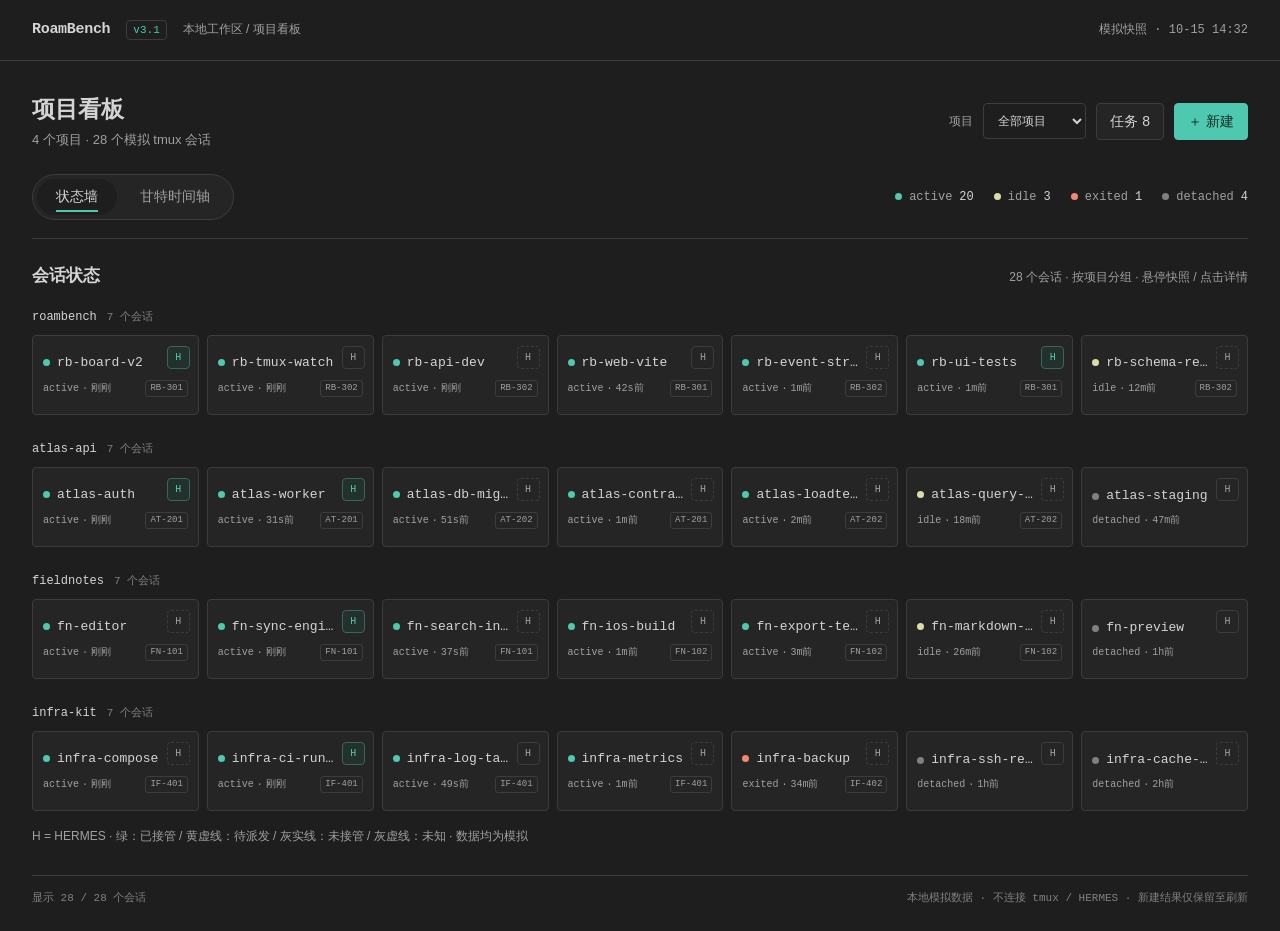
==== commit 2e0f941b: "看板 v3.1: 悬停即显轻量详情卡(200ms防抖)+格子文字压缩两行+徽标缩为H+触屏/键盘对等" ====
--- a/design/board-v3-prototype.html
+++ b/design/board-v3-prototype.html
@@ -4,7 +4,7 @@
   <meta charset="UTF-8">
   <meta name="viewport" content="width=device-width, initial-scale=1">
   <meta name="color-scheme" content="dark">
-  <title>RoamBench · 项目看板 v3</title>
+  <title>RoamBench · 项目看板 v3.1</title>
   <style>
     :root {
       --bg: #1e1e1e;
@@ -32,8 +32,7 @@
       font: 14px/1.5 var(--sans);
       -webkit-font-smoothing: antialiased;
     }
-    button, select, input, textarea { font: inherit; }
-    button, select, input, textarea { color: var(--text); }
+    button, select, input, textarea { font: inherit; color: var(--text); }
     button { cursor: pointer; }
     button:disabled { cursor: not-allowed; opacity: .45; }
     button:focus-visible, select:focus-visible, input:focus-visible,
@@ -197,44 +196,68 @@
       list-style: none;
     }
     .session-cell {
+      position: relative;
       min-width: 0;
       border: 1px solid var(--border);
       border-radius: 4px;
       background: var(--surface);
-      overflow: hidden;
-    }
-    .session-cell:hover { border-color: var(--muted); }
+    }
+    .session-cell:hover, .session-cell:focus-within { border-color: var(--muted); }
     .session-open {
       display: block;
       width: 100%;
-      min-height: 86px;
+      min-height: 78px;
       border: 0;
-      padding: 14px 12px 9px;
+      border-radius: 3px;
+      padding: 13px 10px;
       color: var(--text);
       background: transparent;
       text-align: left;
     }
     .session-open:hover { background: var(--hover); }
-    .session-name-row { display: flex; align-items: flex-start; gap: 8px; }
-    .session-name-row .status-dot { margin-top: 5px; }
-    .session-name { min-width: 0; font: 500 12px/1.5 var(--mono); overflow-wrap: anywhere; }
+    .session-name-row {
+      display: flex;
+      align-items: center;
+      gap: 7px;
+      margin-right: 27px;
+      min-width: 0;
+    }
+    .session-name {
+      display: block;
+      min-width: 0;
+      overflow: hidden;
+      text-overflow: ellipsis;
+      white-space: nowrap;
+      font: 500 13px/1.5 var(--mono);
+    }
     .session-meta {
-      display: flex;
-      flex-wrap: wrap;
-      gap: 4px 6px;
-      margin: 8px 0 0 15px;
-      color: var(--muted);
-      font: 11px/1.5 var(--mono);
-    }
-    .session-meta time { white-space: nowrap; }
-    .cell-footer {
       display: flex;
       align-items: center;
       justify-content: space-between;
-      gap: 6px;
-      padding: 0 12px 12px;
-    }
-    .task-mini { color: var(--subtle); font: 10px/1.5 var(--mono); }
+      gap: 4px;
+      min-width: 0;
+      margin-top: 7px;
+      color: var(--muted);
+      font: 10px/1.5 var(--mono);
+    }
+    .session-state-time {
+      display: inline-flex;
+      align-items: center;
+      gap: 3px;
+      white-space: nowrap;
+    }
+    .task-mini {
+      flex: 0 0 auto;
+      padding: 1px 4px;
+      max-width: 48%;
+      overflow: hidden;
+      text-overflow: ellipsis;
+      border: 1px solid var(--border);
+      border-radius: 3px;
+      color: var(--muted);
+      font: 9px/1.5 var(--mono);
+      white-space: nowrap;
+    }
     .hermes-badge, .pill {
       display: inline-flex;
       align-items: center;
@@ -247,6 +270,16 @@
       font: 10px/1.6 var(--mono);
       white-space: nowrap;
     }
+    .hermes-badge {
+      position: absolute;
+      top: 10px;
+      right: 8px;
+      justify-content: center;
+      width: 23px;
+      height: 23px;
+      padding: 0;
+      font-size: 10px;
+    }
     .hermes-badge[data-mode="managed"], .pill.accent {
       color: var(--accent);
       border-color: #37665c;
@@ -255,6 +288,48 @@
     .hermes-badge[data-mode="queued"] { color: var(--idle); border-style: dashed; }
     .hermes-badge[data-mode="unknown"] { border-style: dashed; }
     .hermes-badge:hover { background: var(--hover); }
+
+    .hover-card {
+      position: fixed;
+      z-index: 20;
+      top: 8px;
+      left: 8px;
+      width: 320px;
+      max-width: calc(100vw - 16px);
+      max-height: calc(100dvh - 16px);
+      overflow: hidden;
+      padding: 11px 12px;
+      border: 1px solid var(--border);
+      border-radius: 5px;
+      color: var(--text);
+      background: var(--surface);
+      box-shadow: 0 8px 28px #0007;
+      pointer-events: none;
+      font-size: 12px;
+    }
+    .hover-head {
+      display: flex;
+      align-items: baseline;
+      gap: 7px;
+    }
+    .hover-head .status-dot { align-self: center; }
+    .hover-name {
+      flex: 1;
+      min-width: 0;
+      overflow-wrap: anywhere;
+      font: 500 12px/1.5 var(--mono);
+    }
+    .hover-age { flex: 0 0 auto; color: var(--muted); font: 10px/1.5 var(--mono); }
+    .hover-task { margin: 6px 0; color: var(--muted); }
+    .hover-evidence {
+      margin: 0;
+      overflow: hidden;
+      text-overflow: ellipsis;
+      white-space: nowrap;
+      font: 11px/1.6 var(--mono);
+    }
+    .hover-updated { margin: 6px 0 0; color: var(--subtle); font: 10px/1.5 var(--mono); }
+
     .gantt-scroll {
       max-width: 100%;
       overflow-x: auto;
@@ -429,7 +504,7 @@
     .dialog-footer { border-top: 1px solid var(--border); flex-wrap: wrap; }
     .dialog-body { padding: 22px; }
     .close-button { flex: 0 0 auto; }
-    .detail-summary { display: flex; flex-wrap: wrap; gap: 8px; margin-bottom: 18px; }
+    .detail-summary { display: flex; flex-wrap: wrap; gap: 8px; margin-bottom: 16px; }
     .detail-columns { display: grid; grid-template-columns: 1.15fr 1fr; gap: 16px; }
     .info-card {
       min-width: 0;
@@ -442,14 +517,32 @@
     .info-card h3 { margin-bottom: 8px; }
     .info-card p { margin: 8px 0; }
     .info-card > :last-child { margin-bottom: 0; }
+    .card-heading { display: flex; align-items: center; flex-wrap: wrap; gap: 8px; }
+    .card-heading h3 { margin-bottom: 0; }
+    .association-row { display: flex; align-items: center; flex-wrap: wrap; gap: 8px; }
     .evidence-card { border-top: 2px solid var(--accent); }
     .report-card { border-top: 2px solid var(--idle); }
     .source-note { color: var(--muted); font-size: 11px; }
-    .evidence-list { margin: 12px 0 0; padding: 0; list-style: none; }
-    .evidence-list li + li { margin-top: 14px; padding-top: 12px; border-top: 1px solid var(--border); }
-    .evidence-list strong { display: block; margin: 3px 0; font-size: 12px; font-weight: 500; }
+    .source-badge {
+      display: inline-flex;
+      align-items: center;
+      padding: 1px 4px;
+      border: 1px solid var(--border);
+      border-radius: 3px;
+      color: var(--muted);
+      font: 9px/1.5 var(--mono);
+      text-transform: uppercase;
+      letter-spacing: .04em;
+      white-space: nowrap;
+    }
+    .source-badge[data-source="自述"] { color: var(--idle); }
+    .source-badge[data-source="输出"] { color: var(--accent); }
+    .evidence-list { margin: 10px 0 0; padding: 0; list-style: none; }
+    .evidence-list li + li { margin-top: 12px; padding-top: 10px; border-top: 1px solid var(--border); }
+    .evidence-heading { display: flex; align-items: center; gap: 7px; }
+    .evidence-heading strong { font-size: 12px; font-weight: 500; }
     .evidence-value {
-      margin: 5px 0;
+      margin: 6px 0;
       padding: 8px;
       border-radius: 3px;
       background: var(--bg);
@@ -493,10 +586,12 @@
     }
     .task-item:hover { background: var(--hover); }
     .task-item[aria-pressed="true"] { border-color: var(--accent); }
-    .task-item strong { display: block; margin: 5px 0; font-weight: 500; }
-    .task-item small { color: var(--muted); }
-    .task-session-list { margin: 10px 0 0; padding-left: 18px; }
-    .task-session-list li { margin: 8px 0; }
+    .task-item strong { display: block; margin: 5px 0 0; font-weight: 500; overflow-wrap: anywhere; }
+    .task-item small { color: var(--muted); overflow-wrap: anywhere; }
+    .task-item-meta { display: flex; justify-content: space-between; align-items: center; gap: 7px; }
+    .task-item-meta .pill { flex: 0 0 auto; }
+    .task-session-list { margin: 10px 0 0; padding: 0; list-style: none; }
+    .task-session-list li { display: flex; align-items: center; flex-wrap: wrap; gap: 7px; margin: 8px 0; }
     .steps { display: flex; gap: 8px; margin: 0 0 20px; padding: 0; list-style: none; }
     .steps li { flex: 1; padding-bottom: 8px; border-bottom: 2px solid var(--border); color: var(--muted); font-size: 12px; }
     .steps li[aria-current="step"] { border-color: var(--accent); color: var(--text); }
@@ -570,10 +665,9 @@
       .legend { justify-content: space-between; gap: 8px; font-size: 10px; }
       .legend li { gap: 5px; }
       .session-grid { grid-template-columns: repeat(2, minmax(0, 1fr)); }
-      .session-open { padding: 13px 10px 8px; }
-      .session-name { font-size: 11px; }
+      .session-open { padding: 13px 10px; }
+      .session-name { font-size: 13px; }
       .session-meta { font-size: 10px; }
-      .cell-footer { padding-right: 10px; padding-left: 10px; flex-wrap: wrap; }
       .level-grid, .form-grid { grid-template-columns: 1fr; }
       .definition-row { grid-template-columns: 80px minmax(0, 1fr); }
       .dialog-footer .actions { width: 100%; justify-content: flex-end; }
@@ -589,7 +683,7 @@
     <div class="header-inner">
       <div class="brand">
         <span class="brand-name">RoamBench</span>
-        <span class="version">v3</span>
+        <span class="version">v3.1</span>
         <span class="brand-location">本地工作区 / 项目看板</span>
       </div>
       <div class="snapshot">
@@ -640,11 +734,11 @@
     <section id="panel-wall" role="tabpanel" aria-labelledby="tab-wall" tabindex="0">
       <div class="panel-heading">
         <h2>会话状态</h2>
-        <p class="panel-note" id="wall-note">28 个会话 · 按项目分组 · 点击查看详情</p>
+        <p class="panel-note" id="wall-note">28 个会话 · 按项目分组 · 悬停快照 / 点击详情</p>
       </div>
       <div id="session-wall"></div>
       <p class="panel-note" style="margin-top:16px">
-        HERMES 徽标独立于会话状态：已接管 / 待派发 / 未接管 / 未知。证据、自述及接管记录均为模拟数据。
+        H = HERMES · 绿：已接管 / 黄虚线：待派发 / 灰实线：未接管 / 灰虚线：未知 · 数据均为模拟
       </p>
     </section>
 
@@ -692,6 +786,9 @@
     <noscript><p class="empty-message">此原型需要 JavaScript 来显示数据和操作交互。</p></noscript>
   </main>
 
+  <div class="hover-card" id="session-preview" role="tooltip" hidden></div>
+  <p id="preview-announcement" class="sr-only" role="status" aria-live="polite" aria-atomic="true"></p>
+
   <dialog class="detail-dialog" id="detail-dialog" aria-labelledby="detail-title" aria-describedby="detail-subtitle">
     <header class="dialog-header">
       <div>
@@ -702,7 +799,7 @@
     </header>
     <div class="dialog-body" id="detail-body"></div>
     <footer class="dialog-footer">
-      <span class="source-note">Esc 关闭 · 快照与自述分开呈现</span>
+      <span class="source-note">Esc 关闭 · 自述未验证</span>
       <button class="btn" type="button" data-close="detail-dialog">返回看板</button>
     </footer>
   </dialog>
@@ -711,7 +808,7 @@
     <header class="dialog-header">
       <div>
         <h2 id="task-drawer-title">任务抽屉</h2>
-        <p id="task-drawer-note">任务记录、关联会话与验收目标</p>
+        <p id="task-drawer-note">任务 / 会话 / 验收</p>
       </div>
       <button class="btn close-button" type="button" data-close="task-dialog" aria-label="关闭任务抽屉" autofocus>关闭</button>
     </header>
@@ -877,6 +974,7 @@
       const WINDOW_START = 9 * 60;
       const WINDOW_DURATION = 8 * 60;
       const SNAPSHOT_MINUTE = 14 * 60 + 32;
+      const PREVIEW_DELAY = 200;
       const $ = id => document.getElementById(id);
 
       const projects = [
@@ -886,7 +984,7 @@
         { id: "infra-kit", name: "infra-kit" }
       ];
 
-      // 保留 v2 的 28 个会话、状态、活动年龄及时间段。
+      // 保留原有 28 个会话、状态、活动年龄及时间段。
       const sessions = [
         { project: "roambench", name: "rb-board-v2", status: "active", age: 8, start: 9 * 60 + 12 },
         { project: "roambench", name: "rb-tmux-watch", status: "active", age: 16, start: 9 * 60 },
@@ -923,13 +1021,17 @@
 
       const statusLabels = { active: "运行中", idle: "空闲", exited: "已退出", detached: "已分离" };
       const taskLabels = { planned: "待开始", running: "进行中", blocked: "阻塞", done: "已完成" };
-      const hermesLabels = {
-        managed: "HERMES · 已接管",
-        queued: "HERMES · 待派发",
-        unmanaged: "HERMES · 未接管",
-        unknown: "HERMES · 未知"
+      const hermesModes = {
+        managed: "已接管",
+        queued: "待派发",
+        unmanaged: "未接管",
+        unknown: "未知"
       };
+      const hermesLabels = Object.fromEntries(
+        Object.entries(hermesModes).map(([mode, label]) => [mode, "HERMES · " + label])
+      );
       const levelNames = ["L0 · 项目", "L1 · 任务", "L2 · 会话", "L3 · HERMES"];
+
       const tasks = [
         {
           id: "RB-301", project: "roambench", title: "实现看板 v3",
@@ -997,23 +1099,23 @@
       ]);
       const reports = {
         "rb-board-v2": {
-          text: "详情面板已经完成，正在补齐任务抽屉与新建流程；预计还需要一轮交互检查。",
+          text: "已完成：详情面板\n当前：任务抽屉 / 新建流程\n待办：一轮交互检查",
           author: "Codex", time: "2026-10-15T14:30:00+08:00"
         },
         "rb-ui-tests": {
-          text: "当前用例全部通过，准备补充窄屏与键盘操作检查。",
+          text: "用例：自述全部通过\n待办：窄屏 / 键盘检查",
           author: "Shell worker", time: "2026-10-15T14:29:00+08:00"
         },
         "atlas-auth": {
-          text: "认证契约已调整，正在检查刷新令牌的边界条件。",
+          text: "已调整：认证契约\n当前：刷新令牌边界检查",
           author: "Codex", time: "2026-10-15T14:28:00+08:00"
         },
         "fn-sync-engine": {
-          text: "冲突合并逻辑已修改；离线重连场景仍需复核。",
+          text: "已修改：冲突合并逻辑\n待复核：离线重连",
           author: "Codex", time: "2026-10-15T14:27:00+08:00"
         },
         "infra-backup": {
-          text: "备份已完成，可以安排恢复演练。",
+          text: "备份：自述完成\n下一步：恢复演练",
           author: "维护者", time: "2026-10-15T14:01:00+08:00"
         }
       };
@@ -1023,13 +1125,17 @@
         return new Date(date.getTime() + 8 * 3600000)
           .toISOString().slice(0, 19).replace("T", " ") + " UTC+8";
       };
-      const activityDate = session => new Date(SNAPSHOT.getTime() - session.age * 1000);
+      const activityDate = session => new Date(
+        (session.localOnly ? new Date(session.updatedAt).getTime() : SNAPSHOT.getTime()) -
+        session.age * 1000
+      );
 
       sessions.forEach((session, index) => {
         session.id = "session-" + (index + 1);
         session.cwd = "/workspace/" + session.project;
         session.taskId = tasks.find(task => task.members.includes(session.name))?.id || null;
         session.report = reports[session.name] || null;
+        session.updatedAt = SNAPSHOT.toISOString();
         session.hermes = managed[session.name]
           ? {
               mode: "managed", dispatch: managed[session.name][0],
@@ -1039,15 +1145,15 @@
             }
           : {
               mode: unmanaged.has(session.name) ? "unmanaged" : "unknown",
-              source: unmanaged.has(session.name) ? "模拟会话注册表：managed=false" : "未提供注册或接管记录",
+              source: unmanaged.has(session.name) ? "模拟注册表 · managed=false" : "注册 / 接管记录缺失",
               time: unmanaged.has(session.name) ? SNAPSHOT.toISOString() : null
             };
         session.evidence = [
           {
-            title: "会话状态快照",
+            title: "会话快照",
             value: "session=" + session.name + "\nstatus=" + session.status +
-              "\n最近活动=" + stamp(activityDate(session)),
-            source: "模拟 tmux 采集快照", time: SNAPSHOT.toISOString()
+              "\n活动=" + stamp(activityDate(session)),
+            source: "模拟 tmux 快照", time: SNAPSHOT.toISOString()
           },
           {
             title: "工作目录",
@@ -1058,13 +1164,15 @@
       });
 
       sessions.find(s => s.name === "rb-ui-tests").evidence.push({
-        title: "最近一次测试摘要",
+        title: "测试摘要",
         value: "report=ui-smoke-1426\npassed=18  failed=1\nfailed: drawer-keyboard-focus",
-        source: "模拟测试报告摘录", time: "2026-10-15T14:26:00+08:00"
+        verification: true,
+        summary: "ui-smoke-1426 FAIL · 18/19",
+        source: "模拟测试报告", time: "2026-10-15T14:26:00+08:00"
       });
       sessions.find(s => s.name === "infra-backup").evidence.push({
-        title: "进程退出记录",
-        value: "exit_code=0\n归档文件已生成；未提供恢复校验报告。",
+        title: "进程退出",
+        value: "exit_code=0\n归档=已生成\n恢复校验=未提供",
         source: "模拟进程事件", time: "2026-10-15T13:58:00+08:00"
       });
 
@@ -1083,12 +1191,17 @@
       const filter = $("project-filter");
       const tabs = Array.from(document.querySelectorAll('[role="tab"]'));
       const dialogs = [$("detail-dialog"), $("task-dialog"), $("create-dialog")];
+      const preview = $("session-preview");
+      const fineHover = window.matchMedia("(hover: hover) and (pointer: fine)");
+      const coarsePointer = window.matchMedia("(pointer: coarse)");
       let activeTaskId = null;
-      let activeSessionId = null;
       let serial = 0;
       let toastTimer;
       let createStep = 0;
       let createContext = {};
+      let previewTimer;
+      let previewState = null;
+      let keyboardModality = true;
 
       function el(tag, className, text) {
         const node = document.createElement(tag);
@@ -1116,11 +1229,19 @@
         return el("span", "pill" + (accent ? " accent" : ""), text);
       }
 
+      function sourceBadge(label) {
+        const badge = el("span", "source-badge", label);
+        badge.dataset.source = label;
+        badge.setAttribute("aria-label",
+          label === "输出" ? "终端输出" : label === "自述" ? "agent 自述" : "本页登记");
+        return badge;
+      }
+
       function relativeTime(seconds) {
         if (seconds < 30) return "刚刚";
-        if (seconds < 60) return seconds + " 秒前";
-        if (seconds < 3600) return Math.floor(seconds / 60) + " 分钟前";
-        return Math.floor(seconds / 3600) + " 小时前";
+        if (seconds < 60) return seconds + "s前";
+        if (seconds < 3600) return Math.floor(seconds / 60) + "m前";
+        return Math.floor(seconds / 3600) + "h前";
       }
 
       function clockTime(minutes) {
@@ -1128,8 +1249,8 @@
           String(minutes % 60).padStart(2, "0");
       }
 
-      function timeNode(iso) {
-        const node = el("time", "", stamp(iso));
+      function timeNode(iso, compact = false) {
+        const node = el("time", "", compact ? stamp(iso).slice(5) : stamp(iso));
         node.dateTime = new Date(iso).toISOString();
         return node;
       }
@@ -1143,8 +1264,8 @@
       }
 
       function sourceLine(source, time) {
-        const line = el("p", "source-note", "来源：" + source);
-        if (time) line.append(document.createTextNode(" · "), timeNode(time));
+        const line = el("p", "source-note", "来源 " + source);
+        if (time) line.append(document.createTextNode(" · "), timeNode(time, true));
         return line;
       }
 
@@ -1155,7 +1276,187 @@
         toastTimer = setTimeout(() => { $("toast").hidden = true; }, 5500);
       }
 
+      function canPointerPreview() {
+        return fineHover.matches && !coarsePointer.matches && !(navigator.maxTouchPoints > 0);
+      }
+
+      function hidePreview() {
+        clearTimeout(previewTimer);
+        if (previewState?.anchor) {
+          const anchor = previewState.anchor;
+          const ids = (anchor.getAttribute("aria-describedby") || "")
+            .split(/\s+/).filter(id => id && id !== preview.id);
+          if (ids.length) anchor.setAttribute("aria-describedby", ids.join(" "));
+          else anchor.removeAttribute("aria-describedby");
+        }
+        previewState = null;
+        preview.hidden = true;
+        $("preview-announcement").textContent = "";
+      }
+
+      function latestVerification(session) {
+        return session.evidence
+          .filter(item => item.verification && item.summary)
+          .reduce((latest, item) =>
+            !latest || new Date(item.time).getTime() > new Date(latest.time).getTime()
+              ? item : latest, null);
+      }
+
+      function previewText(session) {
+        const task = tasks.find(t => t.id === session.taskId);
+        // 阶段必须来自显式字段，不从会话状态或 agent 自述推断。
+        const phase = session.phase || task?.phase;
+        return {
+          task: (task ? task.title : "未关联任务") + " · " +
+            (phase ? "阶段 " + phase : "阶段未记录"),
+          evidence: latestVerification(session)?.summary || "暂无验证证据"
+        };
+      }
+
+      function fillPreview(session) {
+        const text = previewText(session);
+        const head = el("div", "hover-head");
+        const age = el("time", "hover-age", relativeTime(session.age));
+        age.dateTime = activityDate(session).toISOString();
+        head.append(
+          statusDot(session.status),
+          el("span", "sr-only", statusLabels[session.status] + "，"),
+          el("span", "hover-name", session.name),
+          age
+        );
+        const updated = el("p", "hover-updated", "更新 ");
+        updated.append(timeNode(session.updatedAt, true));
+        preview.replaceChildren(
+          head,
+          el("p", "hover-task", text.task),
+          el("p", "hover-evidence", text.evidence),
+          updated
+        );
+        return statusLabels[session.status] + "，" + session.name + "，" +
+          relativeTime(session.age) + "；" + text.task + "；" + text.evidence +
+          "；更新 " + stamp(session.updatedAt);
+      }
+
+      function positionPreview() {
+        if (!previewState || preview.hidden) return;
+        const gap = 14;
+        const margin = 8;
+        const viewportWidth = document.documentElement.clientWidth;
+        const viewportHeight = window.innerHeight;
+        const box = preview.getBoundingClientRect();
+        let x, y;
+
+        if (previewState.mode === "pointer") {
+          const point = previewState.point;
+          x = point.x + gap;
+          y = point.y + gap;
+          if (x + box.width > viewportWidth - margin) x = point.x - box.width - gap;
+          if (y + box.height > viewportHeight - margin) y = point.y - box.height - gap;
+        } else {
+          const anchor = previewState.anchor.getBoundingClientRect();
+          x = anchor.left;
+          y = anchor.bottom + gap;
+          if (y + box.height > viewportHeight - margin) y = anchor.top - box.height - gap;
+        }
+
+        const maxX = Math.max(margin, viewportWidth - box.width - margin);
+        const maxY = Math.max(margin, viewportHeight - box.height - margin);
+        preview.style.left = Math.max(margin, Math.min(x, maxX)) + "px";
+        preview.style.top = Math.max(margin, Math.min(y, maxY)) + "px";
+      }
+
+      function schedulePreview(owner, anchor, session, mode, point = null) {
+        hidePreview();
+        if (dialogs.some(dialog => dialog.open)) return;
+        const state = { owner, anchor, session, mode, point };
+        previewState = state;
+
+        previewTimer = setTimeout(() => {
+          if (previewState !== state || !owner.isConnected ||
+              dialogs.some(dialog => dialog.open)) {
+            hidePreview();
+            return;
+          }
+          if (mode === "pointer" && !canPointerPreview()) {
+            hidePreview();
+            return;
+          }
+          if (mode === "keyboard" &&
+              (document.activeElement !== anchor || !anchor.matches(":focus-visible"))) {
+            hidePreview();
+            return;
+          }
+
+          const announcement = fillPreview(session);
+          preview.hidden = false;
+          positionPreview();
+
+          const ids = new Set((anchor.getAttribute("aria-describedby") || "")
+            .split(/\s+/).filter(Boolean));
+          ids.add(preview.id);
+          anchor.setAttribute("aria-describedby", Array.from(ids).join(" "));
+          if (mode === "keyboard") $("preview-announcement").textContent = announcement;
+        }, PREVIEW_DELAY);
+      }
+
+      function bindPreview(owner, session, defaultAnchor = owner) {
+        owner.addEventListener("pointerenter", event => {
+          if (event.pointerType !== "mouse" || !canPointerPreview()) return;
+          if (previewState?.mode === "keyboard" && previewState.owner === owner) return;
+          schedulePreview(owner, defaultAnchor, session, "pointer", {
+            x: event.clientX, y: event.clientY
+          });
+        });
+
+        owner.addEventListener("pointermove", event => {
+          if (event.pointerType !== "mouse" || previewState?.owner !== owner ||
+              previewState.mode !== "pointer") return;
+          previewState.point = { x: event.clientX, y: event.clientY };
+          positionPreview();
+        });
+
+        owner.addEventListener("pointerleave", () => {
+          if (previewState?.owner === owner && previewState.mode === "pointer") hidePreview();
+        });
+
+        owner.addEventListener("pointercancel", () => {
+          if (previewState?.owner === owner) hidePreview();
+        });
+
+        owner.addEventListener("focusin", event => {
+          const anchor = event.target;
+          if (!keyboardModality || !anchor.matches(":focus-visible")) return;
+          schedulePreview(owner, anchor, session, "keyboard");
+        });
+
+        owner.addEventListener("focusout", event => {
+          if (previewState?.mode === "keyboard" && previewState.anchor === event.target) {
+            hidePreview();
+          }
+        });
+      }
+
+      document.addEventListener("pointerdown", () => {
+        keyboardModality = false;
+        hidePreview();
+      }, true);
+
+      document.addEventListener("keydown", event => {
+        if (!event.altKey && !event.ctrlKey && !event.metaKey) keyboardModality = true;
+        if (event.key === "Escape") hidePreview();
+      }, true);
+
+      window.addEventListener("resize", hidePreview);
+      window.addEventListener("blur", hidePreview);
+      document.addEventListener("scroll", hidePreview, true);
+      document.addEventListener("visibilitychange", () => {
+        if (document.hidden) hidePreview();
+      });
+      fineHover.addEventListener("change", hidePreview);
+      coarsePointer.addEventListener("change", hidePreview);
+
       function showDialog(dialog) {
+        hidePreview();
         dialogs.forEach(other => {
           if (other !== dialog && other.open) other.close();
         });
@@ -1174,10 +1475,11 @@
       });
 
       function hermesBadge(session) {
-        const badge = button(hermesLabels[session.hermes.mode], "hermes", session.id, "hermes-badge");
+        const badge = button("H", "hermes", session.id, "hermes-badge");
         badge.dataset.mode = session.hermes.mode;
-        badge.title = session.hermes.source + "；点击查看来源和接管详情";
-        badge.setAttribute("aria-label", session.name + "，" + badge.textContent + "，查看接管详情");
+        badge.title = hermesLabels[session.hermes.mode] + " · " + session.hermes.source;
+        badge.setAttribute("aria-label",
+          session.name + "，" + hermesLabels[session.hermes.mode] + "，查看接管详情");
         badge.setAttribute("aria-haspopup", "dialog");
         return badge;
       }
@@ -1186,23 +1488,29 @@
         const cell = el("li", "session-cell");
         cell.dataset.status = session.status;
         const open = button("", "session", session.id, "session-open");
-        open.setAttribute("aria-label", session.name + "，" + statusLabels[session.status] + "，查看详情");
+        open.setAttribute("aria-label",
+          session.name + "，" + statusLabels[session.status] + "，" +
+          relativeTime(session.age) +
+          (session.taskId ? "，任务 " + session.taskId : "") + "，查看详情");
         open.setAttribute("aria-haspopup", "dialog");
+
         const row = el("span", "session-name-row");
         row.append(statusDot(session.status), el("span", "session-name", session.name));
+
         const meta = el("span", "session-meta");
+        const stateTime = el("span", "session-state-time");
         const state = el("span", "", session.status);
-        state.title = statusLabels[session.status];
         const separator = el("span", "", "·");
         separator.setAttribute("aria-hidden", "true");
         const time = el("time", "", relativeTime(session.age));
         time.dateTime = activityDate(session).toISOString();
-        time.title = "最近活动：" + stamp(activityDate(session));
-        meta.append(state, separator, el("span", "sr-only", "最近活动："), time);
+        stateTime.append(state, separator, time);
+        meta.append(stateTime);
+        if (session.taskId) meta.append(el("span", "task-mini", session.taskId));
+
         open.append(row, meta);
-        const footer = el("div", "cell-footer");
-        footer.append(hermesBadge(session), el("span", "task-mini", session.taskId || "无任务"));
-        cell.append(open, footer);
+        cell.append(open, hermesBadge(session));
+        bindPreview(cell, session, open);
         return cell;
       }
 
@@ -1238,8 +1546,10 @@
         nameCell.scope = "row";
         const name = button("", "session", session.id, "gantt-name");
         name.append(statusDot(session.status), document.createTextNode(session.name));
-        name.setAttribute("aria-label", session.name + "，查看会话详情");
+        name.setAttribute("aria-label",
+          session.name + "，" + statusLabels[session.status] + "，查看会话详情");
         name.setAttribute("aria-haspopup", "dialog");
+        bindPreview(name, session);
         nameCell.append(name);
 
         const timeCell = el("td");
@@ -1282,19 +1592,22 @@
       }
 
       function render() {
+        hidePreview();
         const visible = sessions.filter(s => filter.value === "all" || s.project === filter.value);
         renderWall(visible);
         renderGantt(visible);
         Object.keys(statusLabels).forEach(status => {
           $("count-" + status).textContent = visible.filter(s => s.status === status).length;
         });
-        $("wall-note").textContent = visible.length + " 个会话 · 按项目分组 · 点击查看详情";
+        $("wall-note").textContent = visible.length + " 个会话 · 按项目分组 · " +
+          (canPointerPreview() ? "悬停快照 / 点击详情" : "点击详情");
         $("footer-count").textContent = "显示 " + visible.length + " / " + sessions.length + " 个会话";
         $("page-meta").textContent = projects.length + " 个项目 · " + sessions.length + " 个模拟 tmux 会话";
         $("task-count").textContent = tasks.filter(t => filter.value === "all" || t.project === filter.value).length;
       }
 
       function selectTab(selected, moveFocus) {
+        hidePreview();
         tabs.forEach(tab => {
           const active = tab === selected;
           tab.setAttribute("aria-selected", String(active));
@@ -1327,95 +1640,105 @@
       function openSession(id, focusHermes = false) {
         const session = sessions.find(s => s.id === id);
         if (!session) return;
-        activeSessionId = id;
         $("detail-title").textContent = session.name;
         $("detail-subtitle").textContent =
           (projects.find(p => p.id === session.project)?.name || session.project) +
-          " · 固定快照 2026-10-15 14:32 UTC+8";
+          " · 更新 " + stamp(session.updatedAt).slice(5);
         const body = $("detail-body");
         body.replaceChildren();
 
         const summary = el("div", "detail-summary");
+        const status = pill(session.status, session.status === "active");
+        status.setAttribute("aria-label", statusLabels[session.status]);
         summary.append(
-          pill(statusLabels[session.status] + " · " + session.status, session.status === "active"),
+          status,
+          pill("活动 " + relativeTime(session.age)),
           pill(hermesLabels[session.hermes.mode], session.hermes.mode === "managed"),
-          pill(session.localOnly ? "本页新建 · 未启动" : "模拟采集数据")
+          pill(session.localOnly ? "本页登记 · 未启动" : "模拟快照")
         );
         body.append(summary);
 
         const association = el("section", "info-card");
-        association.append(el("h3", "", "关联任务"));
+        const associationRow = el("div", "association-row");
         const task = tasks.find(t => t.id === session.taskId);
+        associationRow.append(el("span", "source-note", "任务"));
         if (task) {
+          associationRow.append(
+            button(task.id + " · " + task.title, "task", task.id, "link-button"),
+            pill(taskLabels[task.status], task.status === "running")
+          );
           association.append(
-            button(task.id + " · " + task.title, "task", task.id, "link-button"),
-            el("p", "source-note", "任务状态：" + taskLabels[task.status] + " · 会话活动不自动改变任务状态。")
+            associationRow,
+            el("p", "source-note", "阶段 " + (session.phase || task.phase || "未记录") +
+              " · 状态来源 人工 · 活动不联动")
           );
         } else {
-          association.append(
-            el("p", "muted", "此会话尚未关联任务。"),
-            button("新建并关联任务", "session-task", session.id)
+          associationRow.append(
+            el("span", "muted", "未关联"),
+            button("新建并关联", "session-task", session.id)
           );
+          association.append(associationRow);
         }
         body.append(association);
 
         const columns = el("div", "detail-columns");
         const evidence = el("section", "info-card evidence-card");
-        evidence.append(
-          el("h3", "", "可观测证据"),
-          el("p", "source-note", "按来源和采集时间展示原始记录。本页记录均为模拟，不构成真实运行验收。")
-        );
+        evidence.append(el("h3", "", "证据"));
         const evidenceList = el("ul", "evidence-list");
         session.evidence.forEach(item => {
           const li = el("li");
+          const heading = el("div", "evidence-heading");
+          heading.append(
+            sourceBadge(session.localOnly ? "登记" : "输出"),
+            el("strong", "", item.title)
+          );
           li.append(
-            el("strong", "", item.title),
+            heading,
             el("pre", "evidence-value", item.value),
             sourceLine(item.source, item.time)
           );
           evidenceList.append(li);
         });
-        evidence.append(evidenceList);
+        if (!session.evidence.length) evidence.append(el("p", "muted", "暂无证据"));
+        else evidence.append(evidenceList);
 
         const report = el("section", "info-card report-card");
-        report.append(el("h3", "", "执行者自述"), pill("未验证 · 不计入证据"));
+        const reportHeading = el("div", "card-heading");
+        reportHeading.append(el("h3", "", "执行者"), sourceBadge("自述"), pill("未验证"));
+        report.append(reportHeading);
         if (session.report) {
           report.append(
             el("blockquote", "", session.report.text),
-            sourceLine("模拟消息 · " + session.report.author, session.report.time),
-            el("p", "source-note", "自述中的“完成”“通过”不覆盖测试报告，也不自动完成任务。")
+            sourceLine("模拟消息 · " + session.report.author, session.report.time)
           );
         } else {
-          report.append(
-            el("p", "muted", "暂无自述"),
-            el("p", "source-note", "没有消息时保留缺失状态，不从会话状态生成进度。")
-          );
+          report.append(el("p", "muted", "暂无自述"));
         }
         if (session.name === "rb-ui-tests") {
-          report.append(el("p", "", "差异提示：自述称全部通过；最近测试证据仍记录 1 项失败，需复核时间与报告。"));
+          report.append(el("p", "source-note", "差异 自述全通过 / 测试失败 1 · 待复核"));
         }
         columns.append(evidence, report);
         body.append(columns);
 
         const hermes = el("section", "info-card");
         hermes.id = "hermes-detail";
-        const hermesTitle = el("h3", "", "HERMES 接管信息");
+        const hermesTitle = el("h3", "", "HERMES");
         hermesTitle.tabIndex = -1;
-        hermes.append(hermesTitle, pill(hermesLabels[session.hermes.mode], session.hermes.mode === "managed"));
+        hermes.append(hermesTitle);
         const info = el("dl");
-        definition(info, "判定来源", session.hermes.source);
-        if (session.hermes.time) definition(info, "记录时间", timeNode(session.hermes.time));
-        if (session.hermes.dispatch) definition(info, "派发编号", session.hermes.dispatch);
+        definition(info, "来源", session.hermes.source);
+        if (session.hermes.time) definition(info, "时间", timeNode(session.hermes.time, true));
+        if (session.hermes.dispatch) definition(info, "派发", session.hermes.dispatch);
         if (session.hermes.agent) definition(info, "执行器", session.hermes.agent);
-        if (session.hermes.boundary) definition(info, "执行边界", session.hermes.boundary);
+        if (session.hermes.boundary) definition(info, "边界", session.hermes.boundary);
+        const records = {
+          managed: "回执 已收到 · 任务验收 独立",
+          queued: "回执 未收到 · 请求 仅本页登记",
+          unmanaged: "注册 managed=false · 会话 独立运行",
+          unknown: "元数据 缺失 · 归属 未知"
+        };
+        definition(info, "记录", records[session.hermes.mode]);
         hermes.append(info);
-        const explanations = {
-          managed: "模拟接管回执已存在；接管只说明归属，不代表任务完成或验收通过。",
-          queued: "仅登记待派发请求，尚无接管回执；本原型不发送真实请求。",
-          unmanaged: "注册记录明确标记未接管；会话仍可能独立运行。",
-          unknown: "缺少接管元数据，无法判断归属；不能据此认定未接管。"
-        };
-        hermes.append(el("p", "source-note", explanations[session.hermes.mode]));
         body.append(hermes);
         showDialog($("detail-dialog"));
         if (focusHermes) hermesTitle.focus();
@@ -1445,25 +1768,23 @@
           (state === "all" || task.status === state)
         );
         if (!visible.some(task => task.id === activeTaskId)) activeTaskId = visible[0]?.id || null;
-        $("task-result-count").textContent = visible.length + " 个任务 · 状态来源为人工任务记录";
+        $("task-result-count").textContent = visible.length + " 个任务 · 来源 人工记录";
         const list = $("task-list");
         list.replaceChildren();
         visible.forEach(task => {
           const li = el("li");
           const item = button("", "select-task", task.id, "task-item");
           item.setAttribute("aria-pressed", String(task.id === activeTaskId));
-          item.append(
+          const meta = el("span", "task-item-meta");
+          meta.append(
             el("small", "", task.id + " · " + task.project),
-            el("strong", "", task.title),
             pill(taskLabels[task.status], task.status === "running")
           );
+          item.append(meta, el("strong", "", task.title));
           li.append(item);
           list.append(li);
         });
-        if (!visible.length) {
-          const empty = el("li", "empty-message", "当前筛选下没有任务。");
-          list.append(empty);
-        }
+        if (!visible.length) list.append(el("li", "empty-message", "暂无任务"));
         renderTaskInspector();
       }
 
@@ -1472,26 +1793,26 @@
         inspector.replaceChildren();
         const task = tasks.find(t => t.id === activeTaskId);
         if (!task) {
-          inspector.append(el("p", "empty-message", "调整筛选，或新建一个任务。"));
+          inspector.append(el("p", "empty-message", "调整筛选 / 新建任务"));
           return;
         }
         const card = el("div", "info-card");
         card.append(el("h3", "", task.title));
         const details = el("dl");
-        definition(details, "任务编号", task.id);
-        definition(details, "所属项目", projects.find(p => p.id === task.project)?.name || task.project);
+        definition(details, "编号 / 项目", task.id + " · " +
+          (projects.find(p => p.id === task.project)?.name || task.project));
         definition(details, "负责人", task.owner);
-        definition(details, "任务状态", taskLabels[task.status]);
-        definition(details, "状态来源", task.source);
+        definition(details, "来源", task.source);
+        definition(details, "阶段", task.phase || "未记录");
         definition(details, "目标 / 验收", task.goal);
-        if (task.blocker) definition(details, "阻塞原因", task.blocker);
+        if (task.blocker) definition(details, "阻塞", task.blocker.replace(/。$/, ""));
         card.append(details);
         if (task.updatedAt) card.append(sourceLine("本页人工更新", task.updatedAt));
-        card.append(el("p", "source-note", "任务状态由人工维护。标记完成只记录声明，不生成测试或验收证据。"));
+        card.append(el("p", "source-note", "完成标记 人工声明 · 验收证据 独立"));
 
         const actions = el("div", "actions");
-        if (task.status !== "running") actions.append(button("记录为进行中", "task-running", task.id));
-        actions.append(button(task.status === "done" ? "重新打开" : "记录为已完成", "task-toggle", task.id));
+        if (task.status !== "running") actions.append(button("设为进行中", "task-running", task.id));
+        actions.append(button(task.status === "done" ? "重开" : "标记完成", "task-toggle", task.id));
         actions.append(button("新建关联会话", "task-session", task.id));
         card.append(actions);
         inspector.append(card);
@@ -1499,21 +1820,25 @@
         const linked = el("section", "info-card");
         const related = sessions.filter(session => session.taskId === task.id);
         linked.append(el("h3", "", "关联会话 · " + related.length));
-        if (!related.length) linked.append(el("p", "muted", "暂无关联会话，可使用 L2 或 L3 新建。"));
+        if (!related.length) linked.append(el("p", "muted", "暂无 · 可用 L2 / L3 新建"));
         else {
           const list = el("ul", "task-session-list");
           related.forEach(session => {
             const li = el("li");
-            li.append(
-              button(session.name, "session", session.id, "link-button"),
-              el("span", "source-note", " · " + session.status + " · " + hermesLabels[session.hermes.mode])
-            );
+            const status = statusDot(session.status);
+            const name = button(session.name, "session", session.id, "link-button");
+            name.setAttribute("aria-label",
+              session.name + "，" + statusLabels[session.status] + "，查看详情");
+            name.setAttribute("aria-haspopup", "dialog");
+            const mode = el("span", "source-note", hermesModes[session.hermes.mode]);
+            mode.setAttribute("aria-label", hermesLabels[session.hermes.mode]);
+            li.append(status, name, mode);
             list.append(li);
           });
           linked.append(list);
         }
         const evidenceCount = related.reduce((count, session) => count + session.evidence.length, 0);
-        linked.append(el("p", "source-note", "关联 " + evidenceCount + " 条模拟证据记录；点击会话查看证据与自述。"));
+        linked.append(el("p", "source-note", "模拟记录 " + evidenceCount + " 条 · 会话内查看证据 / 自述"));
         inspector.append(linked);
       }
 
@@ -1748,7 +2073,10 @@
             }
             if (selected === 1 && createContext.attachSession) {
               const session = sessions.find(s => s.id === createContext.attachSession);
-              if (session && session.project === project) session.taskId = taskId;
+              if (session && session.project === project) {
+                session.taskId = taskId;
+                session.updatedAt = now;
+              }
             }
             if (selected >= 2) {
               createdSession = {
@@ -1760,6 +2088,7 @@
                 start: SNAPSHOT_MINUTE,
                 cwd: $("new-session-cwd").value.trim(),
                 taskId,
+                updatedAt: now,
                 localOnly: true,
                 report: null,
                 hermes: selected === 3 ? {
@@ -1767,23 +2096,23 @@
                   dispatch: "LOCAL-H-" + (++serial),
                   agent: $("new-agent").value,
                   boundary: $("new-boundary").value.trim(),
-                  source: "本页表单登记；无接管回执",
+                  source: "本页表单登记 · 无接管回执",
                   time: now
                 } : {
                   mode: "unmanaged",
-                  source: "本页 L2 登记：managed=false",
+                  source: "本页 L2 登记 · managed=false",
                   time: now
                 },
                 evidence: [
                   {
-                    title: "本页登记事件",
+                    title: "登记事件",
                     value: "session=" + $("new-session-name").value.trim() +
-                      "\n状态=模拟 idle\n进程未启动；未采集 tmux 运行证据。",
+                      "\n状态=模拟 idle\n进程=未启动\ntmux 运行证据=未采集",
                     source: "本页表单事件", time: now
                   },
                   {
-                    title: "请求的工作目录",
-                    value: $("new-session-cwd").value.trim() + "\n仅为输入参数，未经文件系统检查。",
+                    title: "请求目录",
+                    value: $("new-session-cwd").value.trim() + "\n校验=未检查文件系统",
                     source: "本页表单参数", time: now
                   }
                 ]
@@ -1847,20 +2176,18 @@
           if (!task) return;
           task.status = action === "task-running" ? "running" :
             task.status === "done" ? "planned" : "done";
-          task.source = "本页人工状态记录（未验收）";
+          task.source = "本页人工记录（未验收）";
           task.updatedAt = new Date().toISOString();
           renderTasks();
           render();
-          if (!$("task-inspector").querySelector("button")?.isConnected) {
-            $("task-status").focus();
-          } else {
-            $("task-inspector").querySelector("button").focus();
-          }
-          notify("任务已记录为“" + taskLabels[task.status] + "”；会话状态保持独立。");
+          const nextAction = $("task-inspector").querySelector("button");
+          if (nextAction?.isConnected) nextAction.focus();
+          else $("task-status").focus();
+          notify("任务 " + taskLabels[task.status] + " · 会话状态独立");
         }
       });
 
-      // 原生 dialog 提供模态焦点限制、Esc 取消和键盘返回。
+      // 原生 dialog 保留模态焦点限制、Esc 取消和键盘返回。
       projectOptions($("task-project"), true, "all");
       syncCreateFields();
       render();
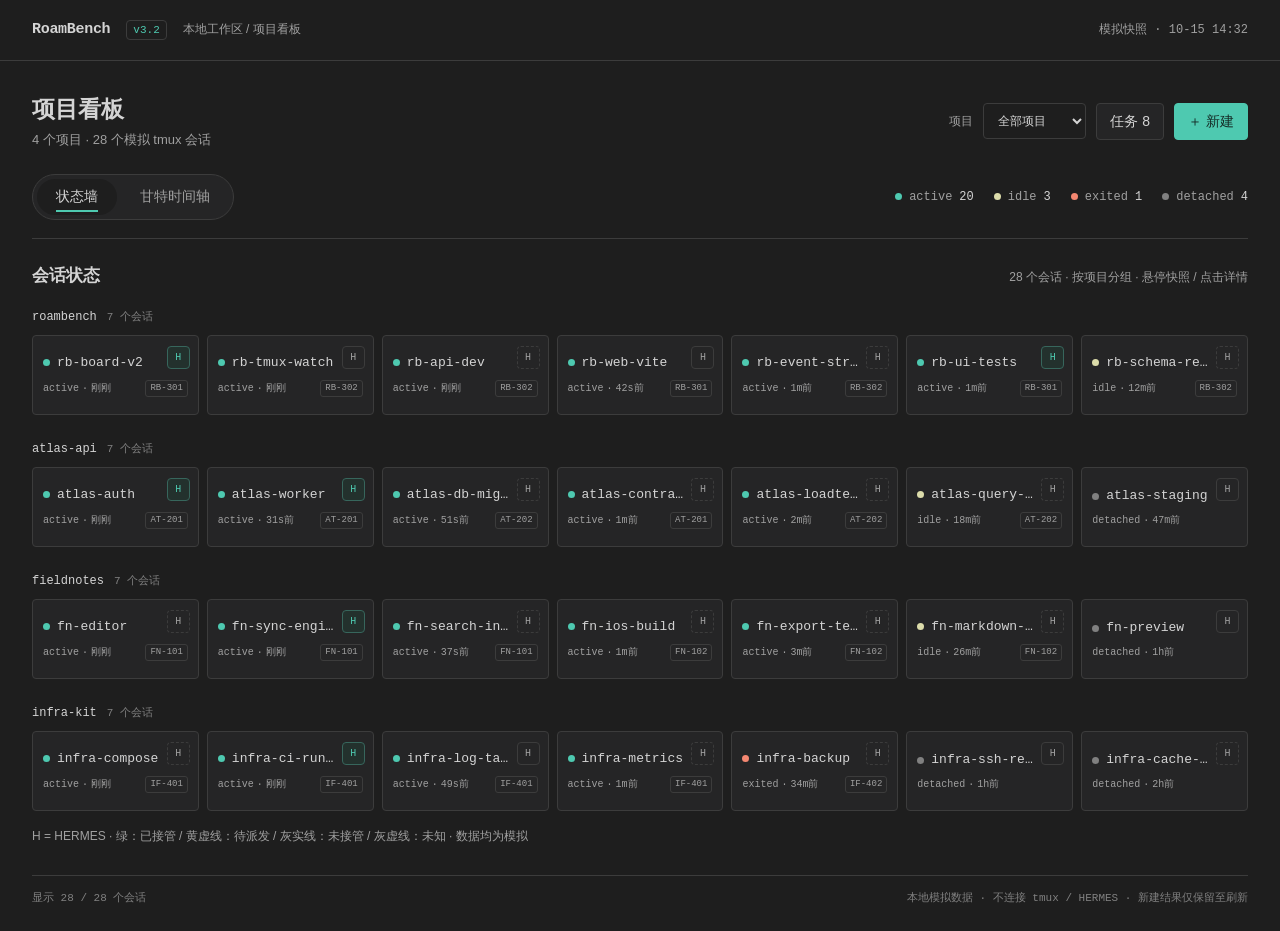
==== commit 8615c797: "看板 v3.2: 砍六处冗余(自述占位/来源/注册簿/工作目录/返回按钮)+档位改单勾选+新建简化为路径/Git URL+遮罩关闭" ====
--- a/design/board-v3-prototype.html
+++ b/design/board-v3-prototype.html
@@ -4,7 +4,7 @@
   <meta charset="UTF-8">
   <meta name="viewport" content="width=device-width, initial-scale=1">
   <meta name="color-scheme" content="dark">
-  <title>RoamBench · 项目看板 v3.1</title>
+  <title>RoamBench · 项目看板 v3.2</title>
   <style>
     :root {
       --bg: #1e1e1e;
@@ -95,7 +95,7 @@
       gap: 10px;
     }
     .project-filter { color: var(--muted); font-size: 12px; }
-    select, input:not([type="radio"]), textarea {
+    select, input:not([type="radio"]):not([type="checkbox"]), textarea {
       max-width: 100%;
       min-height: 36px;
       padding: 7px 10px;
@@ -105,6 +105,7 @@
     }
     select { cursor: pointer; }
     textarea { width: 100%; min-height: 90px; resize: vertical; }
+    input[type="checkbox"], input[type="radio"] { accent-color: var(--accent); }
     .btn {
       min-height: 36px;
       padding: 7px 13px;
@@ -185,7 +186,7 @@
     .panel-note { margin: 0; font-size: 12px; }
     .project-group + .project-group { margin-top: 25px; }
     .project-heading { display: flex; align-items: baseline; gap: 10px; margin-bottom: 9px; }
-    .project-heading h3 { font: 500 12px/1.5 var(--mono); }
+    .project-heading h3 { font: 500 12px/1.5 var(--mono); overflow-wrap: anywhere; }
     .project-count { color: var(--subtle); font: 11px/1.5 var(--mono); }
     .session-grid {
       display: grid;
@@ -288,6 +289,7 @@
     .hermes-badge[data-mode="queued"] { color: var(--idle); border-style: dashed; }
     .hermes-badge[data-mode="unknown"] { border-style: dashed; }
     .hermes-badge:hover { background: var(--hover); }
+    .pill.wrap { white-space: normal; overflow-wrap: anywhere; }
 
     .hover-card {
       position: fixed;
@@ -307,11 +309,7 @@
       pointer-events: none;
       font-size: 12px;
     }
-    .hover-head {
-      display: flex;
-      align-items: baseline;
-      gap: 7px;
-    }
+    .hover-head { display: flex; align-items: baseline; gap: 7px; }
     .hover-head .status-dot { align-self: center; }
     .hover-name {
       flex: 1;
@@ -465,6 +463,7 @@
       border-radius: 4px;
       color: var(--muted);
     }
+
     dialog {
       color: var(--text);
       background: var(--bg);
@@ -475,6 +474,7 @@
       border-radius: 8px;
       box-shadow: 0 20px 70px #0008;
       overflow: auto;
+      overscroll-behavior: contain;
     }
     dialog::backdrop { background: #0009; }
     .detail-dialog { width: 840px; }
@@ -498,7 +498,13 @@
       padding: 18px 22px;
       background: var(--surface);
     }
-    .dialog-header { position: sticky; top: 0; z-index: 4; border-bottom: 1px solid var(--border); }
+    .dialog-header {
+      position: sticky;
+      top: 0;
+      z-index: 4;
+      border-bottom: 1px solid var(--border);
+    }
+    .dialog-header > div { min-width: 0; }
     .dialog-header h2 { overflow-wrap: anywhere; }
     .dialog-header p { margin: 4px 0 0; color: var(--muted); font-size: 12px; }
     .dialog-footer { border-top: 1px solid var(--border); flex-wrap: wrap; }
@@ -506,6 +512,7 @@
     .close-button { flex: 0 0 auto; }
     .detail-summary { display: flex; flex-wrap: wrap; gap: 8px; margin-bottom: 16px; }
     .detail-columns { display: grid; grid-template-columns: 1.15fr 1fr; gap: 16px; }
+    .detail-columns.single { grid-template-columns: 1fr; }
     .info-card {
       min-width: 0;
       margin-bottom: 16px;
@@ -531,8 +538,6 @@
       border-radius: 3px;
       color: var(--muted);
       font: 9px/1.5 var(--mono);
-      text-transform: uppercase;
-      letter-spacing: .04em;
       white-space: nowrap;
     }
     .source-badge[data-source="自述"] { color: var(--idle); }
@@ -559,9 +564,15 @@
       overflow-wrap: anywhere;
     }
     dl { margin: 12px 0 0; }
-    .definition-row { display: grid; grid-template-columns: 100px minmax(0, 1fr); gap: 12px; padding: 7px 0; }
+    .definition-row {
+      display: grid;
+      grid-template-columns: 100px minmax(0, 1fr);
+      gap: 12px;
+      padding: 7px 0;
+    }
     dt { color: var(--muted); }
-    dd { margin: 0; overflow-wrap: anywhere; }
+    dd { min-width: 0; margin: 0; overflow-wrap: anywhere; }
+    .pre-line { white-space: pre-wrap; font: 12px/1.6 var(--mono); }
     .notice {
       margin: 0 0 16px;
       padding: 10px 12px;
@@ -592,33 +603,52 @@
     .task-item-meta .pill { flex: 0 0 auto; }
     .task-session-list { margin: 10px 0 0; padding: 0; list-style: none; }
     .task-session-list li { display: flex; align-items: center; flex-wrap: wrap; gap: 7px; margin: 8px 0; }
+
     .steps { display: flex; gap: 8px; margin: 0 0 20px; padding: 0; list-style: none; }
-    .steps li { flex: 1; padding-bottom: 8px; border-bottom: 2px solid var(--border); color: var(--muted); font-size: 12px; }
+    .steps li {
+      flex: 1;
+      padding-bottom: 8px;
+      border-bottom: 2px solid var(--border);
+      color: var(--muted);
+      font-size: 12px;
+    }
     .steps li[aria-current="step"] { border-color: var(--accent); color: var(--text); }
     fieldset { min-width: 0; margin: 0; padding: 0; border: 0; }
     legend { margin-bottom: 12px; font-size: 15px; font-weight: 600; }
-    .level-grid { display: grid; grid-template-columns: 1fr 1fr; gap: 10px; }
-    .level-option {
+    .entry-options { display: flex; flex-wrap: wrap; gap: 12px 24px; margin-bottom: 16px; }
+    .entry-option { display: inline-flex; align-items: center; gap: 7px; cursor: pointer; }
+    .entry-option input { margin: 0; }
+    .field { display: grid; gap: 6px; margin-bottom: 16px; }
+    .field > span { font-size: 12px; }
+    .field small { color: var(--muted); font-size: 11px; }
+    .field input, .field select { width: 100%; min-width: 0; }
+    .field textarea.mono { font-family: var(--mono); font-size: 12px; }
+    .form-error { margin: 12px 0 0; color: var(--exited); }
+    .draft-card {
+      padding: 16px;
+      border: 1px solid var(--border);
+      border-top: 2px solid var(--accent);
+      border-radius: 5px;
+      background: var(--surface);
+    }
+    .draft-card h3 { margin-bottom: 6px; }
+    .draft-card dl { margin: 0 0 18px; }
+    .auto-option {
       display: flex;
       align-items: flex-start;
       gap: 10px;
-      padding: 14px;
+      padding: 12px;
       border: 1px solid var(--border);
-      border-radius: 5px;
-      background: var(--surface);
+      border-radius: 4px;
+      background: var(--bg);
       cursor: pointer;
     }
-    .level-option:has(input:checked) { border-color: var(--accent); background: #23312d; }
-    .level-option input { margin-top: 4px; accent-color: var(--accent); }
-    .level-option strong { display: block; font-size: 13px; }
-    .level-option small { display: block; margin-top: 5px; color: var(--muted); }
-    .field { display: grid; gap: 6px; margin-bottom: 16px; }
-    .field > span { font-size: 12px; }
-    .field small { color: var(--muted); font-size: 11px; }
-    .field input, .field select { width: 100%; }
-    .form-grid { display: grid; grid-template-columns: 1fr 1fr; gap: 16px; }
-    .form-error { margin: 12px 0 0; color: var(--exited); }
-    .review-list .definition-row { border-bottom: 1px solid var(--border); }
+    .auto-option:has(input:checked) { border-color: #37665c; }
+    .auto-option input { flex: 0 0 auto; width: 16px; height: 16px; margin: 3px 0 0; }
+    .auto-option span { min-width: 0; overflow-wrap: anywhere; font-size: 13px; }
+    .auto-help { margin: 8px 0 0; color: var(--muted); font-size: 11px; }
+    .risk-note { margin: 14px 0 0; color: var(--subtle); font-size: 11px; line-height: 1.6; }
+    .draft-progress { margin: 16px 0 0; color: var(--accent); font-size: 13px; }
     .toast {
       position: fixed;
       bottom: 24px;
@@ -659,7 +689,7 @@
       main { padding: 22px 16px 20px; }
       h1 { font-size: 21px; }
       .project-filter { width: 100%; justify-content: space-between; }
-      .project-filter select { min-width: 156px; }
+      .project-filter select { min-width: 156px; max-width: 70%; }
       .view-tabs { width: 100%; }
       .view-tab { flex: 1; padding-right: 16px; padding-left: 16px; }
       .legend { justify-content: space-between; gap: 8px; font-size: 10px; }
@@ -668,10 +698,13 @@
       .session-open { padding: 13px 10px; }
       .session-name { font-size: 13px; }
       .session-meta { font-size: 10px; }
-      .level-grid, .form-grid { grid-template-columns: 1fr; }
-      .definition-row { grid-template-columns: 80px minmax(0, 1fr); }
-      .dialog-footer .actions { width: 100%; justify-content: flex-end; }
+      .definition-row { grid-template-columns: 72px minmax(0, 1fr); gap: 10px; }
+      .dialog-footer .actions { width: 100%; justify-content: flex-end; gap: 8px; }
+      .dialog-footer .btn { padding-right: 10px; padding-left: 10px; }
       .project-group + .project-group { margin-top: 22px; }
+      .draft-card { padding: 12px; }
+      .entry-options { gap: 12px 16px; font-size: 13px; }
+      .task-toolbar select { max-width: 210px; }
     }
     @media (prefers-reduced-motion: reduce) {
       * { scroll-behavior: auto !important; }
@@ -683,7 +716,7 @@
     <div class="header-inner">
       <div class="brand">
         <span class="brand-name">RoamBench</span>
-        <span class="version">v3.1</span>
+        <span class="version">v3.2</span>
         <span class="brand-location">本地工作区 / 项目看板</span>
       </div>
       <div class="snapshot">
@@ -795,13 +828,10 @@
         <h2 id="detail-title">会话详情</h2>
         <p id="detail-subtitle"></p>
       </div>
-      <button class="btn close-button" type="button" data-close="detail-dialog" aria-label="关闭会话详情" autofocus>关闭</button>
+      <button class="btn close-button" type="button" data-close="detail-dialog"
+        aria-label="关闭会话详情" autofocus>关闭</button>
     </header>
     <div class="dialog-body" id="detail-body"></div>
-    <footer class="dialog-footer">
-      <span class="source-note">Esc 关闭 · 自述未验证</span>
-      <button class="btn" type="button" data-close="detail-dialog">返回看板</button>
-    </footer>
   </dialog>
 
   <dialog class="drawer" id="task-dialog" aria-labelledby="task-drawer-title" aria-describedby="task-drawer-note">
@@ -810,7 +840,8 @@
         <h2 id="task-drawer-title">任务抽屉</h2>
         <p id="task-drawer-note">任务 / 会话 / 验收</p>
       </div>
-      <button class="btn close-button" type="button" data-close="task-dialog" aria-label="关闭任务抽屉" autofocus>关闭</button>
+      <button class="btn close-button" type="button" data-close="task-dialog"
+        aria-label="关闭任务抽屉" autofocus>关闭</button>
     </header>
     <div class="dialog-body">
       <div class="task-toolbar">
@@ -818,7 +849,7 @@
         <label>状态
           <select id="task-status" aria-label="任务状态">
             <option value="all">全部状态</option>
-            <option value="planned">待开始</option>
+            <option value="planned">待领取</option>
             <option value="running">进行中</option>
             <option value="blocked">阻塞</option>
             <option value="done">已完成</option>
@@ -838,127 +869,93 @@
     <header class="dialog-header">
       <div>
         <h2 id="create-title">新建</h2>
-        <p id="create-note">选择 L0–L3，配置后确认创建模拟记录</p>
+        <p id="create-note">填写项目入口与目标，Hermes 起草后批准创建</p>
       </div>
-      <button class="btn close-button" type="button" data-close="create-dialog" aria-label="关闭新建流程">关闭</button>
+      <button class="btn close-button" type="button" data-close="create-dialog"
+        aria-label="关闭新建流程">关闭</button>
     </header>
     <form id="create-form" novalidate>
       <div class="dialog-body">
         <ol class="steps" aria-label="新建步骤">
-          <li aria-current="step">1 · 选择层级</li>
-          <li>2 · 配置</li>
-          <li>3 · 确认</li>
+          <li aria-current="step">1 · 项目与目标</li>
+          <li>2 · 草案与批准</li>
         </ol>
-        <p class="notice">所有创建只修改当前页面内存；刷新即清除。L2 不启动 tmux，L3 不实际派发 HERMES。</p>
+        <p class="notice">本流程为页面模拟；起草、领取与执行状态仅保留至刷新。</p>
         <p class="notice" id="attach-notice" hidden></p>
 
-        <section id="create-step-0" aria-labelledby="level-legend">
-          <fieldset>
-            <legend id="level-legend" tabindex="-1">选择新建层级</legend>
-            <div class="level-grid">
-              <label class="level-option">
-                <input type="radio" name="level" value="0">
-                <span><strong>L0 · 项目</strong><small>建立项目容器，随后可添加任务与会话。</small></span>
+        <section id="create-entry" aria-labelledby="entry-legend">
+          <fieldset id="create-inputs">
+            <legend id="entry-legend" tabindex="-1">项目入口</legend>
+            <div class="entry-options">
+              <label class="entry-option">
+                <input type="radio" name="entry-type" value="folder" checked>
+                <span>项目文件夹</span>
               </label>
-              <label class="level-option">
-                <input type="radio" name="level" value="1" checked>
-                <span><strong>L1 · 任务</strong><small>记录目标与验收标准，暂不创建会话。</small></span>
-              </label>
-              <label class="level-option">
-                <input type="radio" name="level" value="2">
-                <span><strong>L2 · 会话</strong><small>关联现有或新建任务，登记普通会话。</small></span>
-              </label>
-              <label class="level-option">
-                <input type="radio" name="level" value="3">
-                <span><strong>L3 · HERMES</strong><small>登记任务、会话与 HERMES 待派发请求。</small></span>
+              <label class="entry-option">
+                <input type="radio" name="entry-type" value="git">
+                <span>Git 仓库</span>
               </label>
             </div>
+
+            <label class="field" id="folder-field">
+              <span>项目文件夹路径 *</span>
+              <input id="project-path" required maxlength="500" autocomplete="off"
+                placeholder="/home/ian/项目/xxx" spellcheck="false">
+            </label>
+
+            <label class="field" id="git-field" hidden>
+              <span>Git 仓库 URL *</span>
+              <input id="project-repo" required maxlength="1000" autocomplete="off"
+                placeholder="https://…/xxx.git" spellcheck="false" disabled>
+              <small>支持 GitHub / Gitea，接受 HTTPS、SSH 或 git@host:path 地址。</small>
+            </label>
+
+            <label class="field">
+              <span>目标一句话 *</span>
+              <input id="project-goal" required maxlength="300" autocomplete="off"
+                placeholder="例如：完成看板 v3.2，简化详情和新建流程。">
+            </label>
           </fieldset>
+          <p class="draft-progress" id="draft-progress" role="status" aria-live="polite" hidden>
+            Hermes 正在起草验收命令与 out-of-scope，约 2 秒…
+          </p>
         </section>
 
-        <section id="create-step-1" aria-labelledby="config-title" hidden>
-          <h3 id="config-title" tabindex="-1" style="margin-bottom:16px">配置</h3>
-          <div id="project-new-fields" hidden>
+        <section id="create-draft" aria-labelledby="draft-title" hidden>
+          <div class="draft-card">
+            <h3 id="draft-title" tabindex="-1">Hermes 草案</h3>
+            <p class="source-note">核对草案后批准；验收命令与 out-of-scope 均可编辑。</p>
+            <dl id="draft-summary"></dl>
+
             <label class="field">
-              <span>项目名称 *</span>
-              <input id="new-project-name" required maxlength="60" autocomplete="off">
+              <span>验收命令 *</span>
+              <textarea class="mono" id="draft-acceptance" required maxlength="3000"
+                spellcheck="false" aria-describedby="acceptance-help"></textarea>
+              <small id="acceptance-help">模拟建议，请按项目实际情况调整；每行一条命令。</small>
             </label>
+
             <label class="field">
-              <span>项目标识 *</span>
-              <input id="new-project-id" required pattern="[a-z0-9][a-z0-9-]{1,39}" maxlength="40"
-                placeholder="my-project" autocomplete="off">
-              <small>2–40 位小写字母、数字或连字符；首位为字母或数字，且不可重复。</small>
+              <span>out-of-scope *</span>
+              <textarea id="draft-out-of-scope" required maxlength="2000"></textarea>
             </label>
-          </div>
-          <div id="project-existing-fields">
-            <label class="field">
-              <span>所属项目 *</span>
-              <select id="create-project" required></select>
+
+            <label class="auto-option">
+              <input id="draft-auto-takeover" type="checkbox" checked aria-describedby="auto-help">
+              <span>批准后 Hermes 自动领取执行，异常时暂停并通知</span>
             </label>
-          </div>
-          <div id="task-binding-fields" hidden>
-            <label class="field">
-              <span>关联任务 *</span>
-              <select id="create-task" required></select>
-              <small>L2 / L3 必须关联任务，可同时新建。</small>
-            </label>
-          </div>
-          <div id="task-new-fields">
-            <label class="field">
-              <span>任务标题 *</span>
-              <input id="new-task-title" required maxlength="100" autocomplete="off" placeholder="例如：实现看板 v3">
-            </label>
-            <label class="field">
-              <span>目标与验收标准 *</span>
-              <textarea id="new-task-goal" required maxlength="1200" placeholder="说明预期结果，以及如何确认完成。"></textarea>
-            </label>
-          </div>
-          <div id="session-new-fields" hidden>
-            <div class="form-grid">
-              <label class="field">
-                <span>会话名称 *</span>
-                <input id="new-session-name" required pattern="[A-Za-z0-9][A-Za-z0-9_-]{0,49}" maxlength="50"
-                  autocomplete="off" placeholder="rb-board-v3">
-                <small>1–50 位字母、数字、下划线或连字符；首位为字母或数字，全局唯一。</small>
-              </label>
-              <label class="field">
-                <span>工作目录 *</span>
-                <input id="new-session-cwd" required maxlength="240" autocomplete="off" placeholder="/workspace/roambench">
-                <small>填写绝对路径；本原型不检查目录是否存在。</small>
-              </label>
-            </div>
-          </div>
-          <div id="hermes-new-fields" hidden>
-            <label class="field">
-              <span>执行器 *</span>
-              <select id="new-agent" required>
-                <option value="codex">Codex</option>
-                <option value="claude">Claude Code</option>
-                <option value="shell">Shell worker</option>
-              </select>
-            </label>
-            <label class="field">
-              <span>执行边界 *</span>
-              <textarea id="new-boundary" required maxlength="600"
-                placeholder="例如：仅处理当前项目；提交前运行验收；不执行部署。"></textarea>
-              <small>登记后状态为“待派发”，收到接管回执后才可显示“已接管”。</small>
-            </label>
+            <p class="auto-help" id="auto-help">取消勾选后，批准的任务留在「待领取」队列。</p>
+            <p class="risk-note">高危操作（删除/凭据/越界）始终暂停等待人工</p>
           </div>
         </section>
 
-        <section id="create-step-2" aria-labelledby="review-title" hidden>
-          <h3 id="review-title" tabindex="-1">确认创建内容</h3>
-          <dl class="review-list" id="create-review"></dl>
-        </section>
         <p class="form-error" id="create-error" role="alert" hidden></p>
       </div>
       <footer class="dialog-footer">
-        <span class="source-note" id="create-step-note">步骤 1 / 3</span>
+        <span class="source-note" id="create-step-note">步骤 1 / 2</span>
         <div class="actions">
           <button class="btn" type="button" data-close="create-dialog">取消</button>
-          <button class="btn" id="create-back" type="button" hidden>上一步</button>
-          <button class="btn primary" id="create-next" type="button">下一步</button>
-          <button class="btn primary" id="create-submit" type="submit" hidden>创建模拟记录</button>
+          <button class="btn" id="create-back" type="button" hidden>修改输入</button>
+          <button class="btn primary" id="create-submit" type="submit">提交并起草</button>
         </div>
       </footer>
     </form>
@@ -975,6 +972,7 @@
       const WINDOW_DURATION = 8 * 60;
       const SNAPSHOT_MINUTE = 14 * 60 + 32;
       const PREVIEW_DELAY = 200;
+      const DRAFT_DELAY = 2000;
       const $ = id => document.getElementById(id);
 
       const projects = [
@@ -982,9 +980,12 @@
         { id: "atlas-api", name: "atlas-api" },
         { id: "fieldnotes", name: "fieldnotes" },
         { id: "infra-kit", name: "infra-kit" }
-      ];
-
-      // 保留原有 28 个会话、状态、活动年龄及时间段。
+      ].map(project => ({
+        ...project,
+        entryType: "folder",
+        entryValue: "/home/ian/项目/" + project.id
+      }));
+
       const sessions = [
         { project: "roambench", name: "rb-board-v2", status: "active", age: 8, start: 9 * 60 + 12 },
         { project: "roambench", name: "rb-tmux-watch", status: "active", age: 16, start: 9 * 60 },
@@ -1019,23 +1020,23 @@
         { project: "infra-kit", name: "infra-cache-warm", status: "detached", age: 2 * 60 * 60, start: 10 * 60 + 20, end: 12 * 60 + 32 }
       ];
 
-      const statusLabels = { active: "运行中", idle: "空闲", exited: "已退出", detached: "已分离" };
-      const taskLabels = { planned: "待开始", running: "进行中", blocked: "阻塞", done: "已完成" };
+      const statusLabels = {
+        active: "运行中", idle: "空闲", exited: "已退出", detached: "已分离"
+      };
+      const taskLabels = {
+        planned: "待领取", running: "进行中", blocked: "阻塞", done: "已完成"
+      };
       const hermesModes = {
-        managed: "已接管",
-        queued: "待派发",
-        unmanaged: "未接管",
-        unknown: "未知"
+        managed: "已接管", queued: "待派发", unmanaged: "未接管", unknown: "未知"
       };
       const hermesLabels = Object.fromEntries(
         Object.entries(hermesModes).map(([mode, label]) => [mode, "HERMES · " + label])
       );
-      const levelNames = ["L0 · 项目", "L1 · 任务", "L2 · 会话", "L3 · HERMES"];
 
       const tasks = [
         {
           id: "RB-301", project: "roambench", title: "实现看板 v3",
-          goal: "详情分离证据与自述；任务可追踪；L0–L3 新建流程可操作。",
+          goal: "详情分离证据与自述；任务可追踪；新建流程可操作。",
           status: "running", owner: "产品 / UI", source: "模拟任务登记",
           members: ["rb-board-v2", "rb-web-vite", "rb-ui-tests"]
         },
@@ -1120,6 +1121,20 @@
         }
       };
 
+      const defaultBoundary = "不部署或推送；不修改项目外文件；不处理凭据；不执行删除操作。";
+      const initialAcceptance = {
+        "roambench": "git diff --check\nnpm test",
+        "atlas-api": "git diff --check\npytest",
+        "fieldnotes": "git diff --check\nnpm test",
+        "infra-kit": "git diff --check\ndocker compose config --quiet"
+      };
+
+      tasks.forEach(task => {
+        task.autoTakeover = task.members.some(name => Boolean(managed[name]));
+        task.acceptance = initialAcceptance[task.project];
+        task.outOfScope = defaultBoundary;
+      });
+
       const stamp = iso => {
         const date = new Date(iso);
         return new Date(date.getTime() + 8 * 3600000)
@@ -1129,38 +1144,31 @@
         (session.localOnly ? new Date(session.updatedAt).getTime() : SNAPSHOT.getTime()) -
         session.age * 1000
       );
+      const referenceDate = session => session.localOnly ? new Date() : SNAPSHOT;
 
       sessions.forEach((session, index) => {
         session.id = "session-" + (index + 1);
-        session.cwd = "/workspace/" + session.project;
         session.taskId = tasks.find(task => task.members.includes(session.name))?.id || null;
         session.report = reports[session.name] || null;
         session.updatedAt = SNAPSHOT.toISOString();
         session.hermes = managed[session.name]
           ? {
-              mode: "managed", dispatch: managed[session.name][0],
+              mode: "managed",
+              dispatch: managed[session.name][0],
               agent: managed[session.name][1],
-              source: "模拟 HERMES 接管回执",
-              time: "2026-10-15T14:20:00+08:00"
+              heartbeat: "2026-10-15T14:31:55+08:00",
+              paused: false
             }
           : {
               mode: unmanaged.has(session.name) ? "unmanaged" : "unknown",
-              source: unmanaged.has(session.name) ? "模拟注册表 · managed=false" : "注册 / 接管记录缺失",
-              time: unmanaged.has(session.name) ? SNAPSHOT.toISOString() : null
+              heartbeat: null,
+              paused: false
             };
-        session.evidence = [
-          {
-            title: "会话快照",
-            value: "session=" + session.name + "\nstatus=" + session.status +
-              "\n活动=" + stamp(activityDate(session)),
-            source: "模拟 tmux 快照", time: SNAPSHOT.toISOString()
-          },
-          {
-            title: "工作目录",
-            value: session.cwd,
-            source: "模拟 pane_current_path", time: SNAPSHOT.toISOString()
-          }
-        ];
+        session.evidence = [{
+          title: "会话快照",
+          value: "session=" + session.name + "\nstatus=" + session.status,
+          time: SNAPSHOT.toISOString()
+        }];
       });
 
       sessions.find(s => s.name === "rb-ui-tests").evidence.push({
@@ -1168,12 +1176,12 @@
         value: "report=ui-smoke-1426\npassed=18  failed=1\nfailed: drawer-keyboard-focus",
         verification: true,
         summary: "ui-smoke-1426 FAIL · 18/19",
-        source: "模拟测试报告", time: "2026-10-15T14:26:00+08:00"
+        time: "2026-10-15T14:26:00+08:00"
       });
       sessions.find(s => s.name === "infra-backup").evidence.push({
         title: "进程退出",
         value: "exit_code=0\n归档=已生成\n恢复校验=未提供",
-        source: "模拟进程事件", time: "2026-10-15T13:58:00+08:00"
+        time: "2026-10-15T13:58:00+08:00"
       });
 
       const expectedCounts = { active: 20, idle: 3, exited: 1, detached: 4 };
@@ -1191,14 +1199,20 @@
       const filter = $("project-filter");
       const tabs = Array.from(document.querySelectorAll('[role="tab"]'));
       const dialogs = [$("detail-dialog"), $("task-dialog"), $("create-dialog")];
+      const dialogReturnFocus = new WeakMap();
       const preview = $("session-preview");
       const fineHover = window.matchMedia("(hover: hover) and (pointer: fine)");
       const coarsePointer = window.matchMedia("(pointer: coarse)");
+      const claimTimers = new Map();
+
       let activeTaskId = null;
       let serial = 0;
       let toastTimer;
-      let createStep = 0;
+      let createPhase = "entry";
       let createContext = {};
+      let draftInput = null;
+      let draftTimer;
+      let draftVersion = 0;
       let previewTimer;
       let previewState = null;
       let keyboardModality = true;
@@ -1238,10 +1252,12 @@
       }
 
       function relativeTime(seconds) {
+        seconds = Math.max(0, Math.floor(seconds));
         if (seconds < 30) return "刚刚";
         if (seconds < 60) return seconds + "s前";
         if (seconds < 3600) return Math.floor(seconds / 60) + "m前";
-        return Math.floor(seconds / 3600) + "h前";
+        if (seconds < 86400) return Math.floor(seconds / 3600) + "h前";
+        return Math.floor(seconds / 86400) + "天前";
       }
 
       function clockTime(minutes) {
@@ -1252,6 +1268,15 @@
       function timeNode(iso, compact = false) {
         const node = el("time", "", compact ? stamp(iso).slice(5) : stamp(iso));
         node.dateTime = new Date(iso).toISOString();
+        node.title = stamp(iso);
+        return node;
+      }
+
+      function relativeNode(iso, reference = new Date()) {
+        const date = new Date(iso);
+        const node = el("time", "", relativeTime((reference.getTime() - date.getTime()) / 1000));
+        node.dateTime = date.toISOString();
+        node.title = stamp(iso);
         return node;
       }
 
@@ -1261,12 +1286,6 @@
         dd.append(typeof value === "string" ? document.createTextNode(value) : value);
         row.append(el("dt", "", title), dd);
         list.append(row);
-      }
-
-      function sourceLine(source, time) {
-        const line = el("p", "source-note", "来源 " + source);
-        if (time) line.append(document.createTextNode(" · "), timeNode(time, true));
-        return line;
       }
 
       function notify(message) {
@@ -1304,7 +1323,6 @@
 
       function previewText(session) {
         const task = tasks.find(t => t.id === session.taskId);
-        // 阶段必须来自显式字段，不从会话状态或 agent 自述推断。
         const phase = session.phase || task?.phase;
         return {
           task: (task ? task.title : "未关联任务") + " · " +
@@ -1316,8 +1334,8 @@
       function fillPreview(session) {
         const text = previewText(session);
         const head = el("div", "hover-head");
-        const age = el("time", "hover-age", relativeTime(session.age));
-        age.dateTime = activityDate(session).toISOString();
+        const age = relativeNode(activityDate(session), referenceDate(session));
+        age.className = "hover-age";
         head.append(
           statusDot(session.status),
           el("span", "sr-only", statusLabels[session.status] + "，"),
@@ -1333,7 +1351,7 @@
           updated
         );
         return statusLabels[session.status] + "，" + session.name + "，" +
-          relativeTime(session.age) + "；" + text.task + "；" + text.evidence +
+          age.textContent + "；" + text.task + "；" + text.evidence +
           "；更新 " + stamp(session.updatedAt);
       }
 
@@ -1345,7 +1363,6 @@
         const viewportHeight = window.innerHeight;
         const box = preview.getBoundingClientRect();
         let x, y;
-
         if (previewState.mode === "pointer") {
           const point = previewState.point;
           x = point.x + gap;
@@ -1358,7 +1375,6 @@
           y = anchor.bottom + gap;
           if (y + box.height > viewportHeight - margin) y = anchor.top - box.height - gap;
         }
-
         const maxX = Math.max(margin, viewportWidth - box.width - margin);
         const maxY = Math.max(margin, viewportHeight - box.height - margin);
         preview.style.left = Math.max(margin, Math.min(x, maxX)) + "px";
@@ -1370,7 +1386,6 @@
         if (dialogs.some(dialog => dialog.open)) return;
         const state = { owner, anchor, session, mode, point };
         previewState = state;
-
         previewTimer = setTimeout(() => {
           if (previewState !== state || !owner.isConnected ||
               dialogs.some(dialog => dialog.open)) {
@@ -1386,11 +1401,9 @@
             hidePreview();
             return;
           }
-
           const announcement = fillPreview(session);
           preview.hidden = false;
           positionPreview();
-
           const ids = new Set((anchor.getAttribute("aria-describedby") || "")
             .split(/\s+/).filter(Boolean));
           ids.add(preview.id);
@@ -1407,28 +1420,23 @@
             x: event.clientX, y: event.clientY
           });
         });
-
         owner.addEventListener("pointermove", event => {
           if (event.pointerType !== "mouse" || previewState?.owner !== owner ||
               previewState.mode !== "pointer") return;
           previewState.point = { x: event.clientX, y: event.clientY };
           positionPreview();
         });
-
         owner.addEventListener("pointerleave", () => {
           if (previewState?.owner === owner && previewState.mode === "pointer") hidePreview();
         });
-
         owner.addEventListener("pointercancel", () => {
           if (previewState?.owner === owner) hidePreview();
         });
-
         owner.addEventListener("focusin", event => {
           const anchor = event.target;
           if (!keyboardModality || !anchor.matches(":focus-visible")) return;
           schedulePreview(owner, anchor, session, "keyboard");
         });
-
         owner.addEventListener("focusout", event => {
           if (previewState?.mode === "keyboard" && previewState.anchor === event.target) {
             hidePreview();
@@ -1440,12 +1448,10 @@
         keyboardModality = false;
         hidePreview();
       }, true);
-
       document.addEventListener("keydown", event => {
         if (!event.altKey && !event.ctrlKey && !event.metaKey) keyboardModality = true;
         if (event.key === "Escape") hidePreview();
       }, true);
-
       window.addEventListener("resize", hidePreview);
       window.addEventListener("blur", hidePreview);
       document.addEventListener("scroll", hidePreview, true);
@@ -1455,31 +1461,86 @@
       fineHover.addEventListener("change", hidePreview);
       coarsePointer.addEventListener("change", hidePreview);
 
+      function cancelDraft() {
+        clearTimeout(draftTimer);
+        draftTimer = null;
+        draftVersion++;
+      }
+
+      function closeDialog(dialog) {
+        if (dialog === $("create-dialog")) cancelDraft();
+        if (dialog.open) dialog.close();
+      }
+
       function showDialog(dialog) {
         hidePreview();
-        dialogs.forEach(other => {
-          if (other !== dialog && other.open) other.close();
+        const current = dialogs.find(other => other.open);
+        const active = document.activeElement;
+        const returnTo = current
+          ? dialogReturnFocus.get(current)
+          : active;
+        if (current && current !== dialog) closeDialog(current);
+        if (!dialog.open) {
+          dialogReturnFocus.set(dialog, returnTo);
+          dialog.showModal();
+        }
+        dialog.scrollTop = 0;
+      }
+
+      function outsideDialog(dialog, event) {
+        const rect = dialog.getBoundingClientRect();
+        return event.clientX < rect.left || event.clientX >= rect.right ||
+          event.clientY < rect.top || event.clientY >= rect.bottom;
+      }
+
+      // 所有 dialog 共用：遮罩点击、Esc、关闭按钮和焦点返回。
+      dialogs.forEach(dialog => {
+        let outsidePointer = null;
+
+        dialog.addEventListener("pointerdown", event => {
+          outsidePointer = event.isPrimary && event.button === 0 &&
+            event.target === dialog && outsideDialog(dialog, event)
+              ? event.pointerId : null;
         });
-        if (!dialog.open) dialog.showModal();
-        dialog.scrollTop = 0;
-      }
-
-      dialogs.forEach(dialog => {
+        dialog.addEventListener("pointerup", event => {
+          const shouldClose = outsidePointer === event.pointerId &&
+            event.target === dialog && outsideDialog(dialog, event);
+          outsidePointer = null;
+          if (shouldClose) closeDialog(dialog);
+        });
+        dialog.addEventListener("pointercancel", () => { outsidePointer = null; });
+
+        dialog.addEventListener("cancel", event => {
+          event.preventDefault();
+          closeDialog(dialog);
+        });
         dialog.addEventListener("close", () => {
-          const target = document.activeElement;
-          if (!target || target === document.body ||
-              (!target.closest("dialog[open]") && target.closest("dialog"))) {
-            $("open-create").focus();
-          }
+          outsidePointer = null;
+          if (dialog === $("create-dialog")) cancelDraft();
+          requestAnimationFrame(() => {
+            if (dialogs.some(other => other.open)) return;
+            const target = dialogReturnFocus.get(dialog);
+            if (target?.isConnected && !target.closest("dialog") && !target.disabled) {
+              target.focus();
+            } else {
+              $("open-create").focus();
+            }
+          });
         });
       });
+
+      function hermesState(session) {
+        return session.hermes.paused
+          ? hermesModes[session.hermes.mode] + " · 已暂停"
+          : hermesModes[session.hermes.mode];
+      }
 
       function hermesBadge(session) {
         const badge = button("H", "hermes", session.id, "hermes-badge");
         badge.dataset.mode = session.hermes.mode;
-        badge.title = hermesLabels[session.hermes.mode] + " · " + session.hermes.source;
+        badge.title = "HERMES · " + hermesState(session);
         badge.setAttribute("aria-label",
-          session.name + "，" + hermesLabels[session.hermes.mode] + "，查看接管详情");
+          session.name + "，HERMES " + hermesState(session) + "，查看接管详情");
         badge.setAttribute("aria-haspopup", "dialog");
         return badge;
       }
@@ -1488,26 +1549,21 @@
         const cell = el("li", "session-cell");
         cell.dataset.status = session.status;
         const open = button("", "session", session.id, "session-open");
+        const age = relativeNode(activityDate(session), referenceDate(session));
         open.setAttribute("aria-label",
           session.name + "，" + statusLabels[session.status] + "，" +
-          relativeTime(session.age) +
-          (session.taskId ? "，任务 " + session.taskId : "") + "，查看详情");
+          age.textContent + (session.taskId ? "，任务 " + session.taskId : "") + "，查看详情");
         open.setAttribute("aria-haspopup", "dialog");
 
         const row = el("span", "session-name-row");
         row.append(statusDot(session.status), el("span", "session-name", session.name));
-
         const meta = el("span", "session-meta");
         const stateTime = el("span", "session-state-time");
-        const state = el("span", "", session.status);
         const separator = el("span", "", "·");
         separator.setAttribute("aria-hidden", "true");
-        const time = el("time", "", relativeTime(session.age));
-        time.dateTime = activityDate(session).toISOString();
-        stateTime.append(state, separator, time);
+        stateTime.append(el("span", "", session.status), separator, age);
         meta.append(stateTime);
         if (session.taskId) meta.append(el("span", "task-mini", session.taskId));
-
         open.append(row, meta);
         cell.append(open, hermesBadge(session));
         bindPreview(cell, session, open);
@@ -1531,7 +1587,10 @@
             group.forEach(session => list.append(makeSessionCell(session)));
             section.append(list);
           } else {
-            const empty = el("div", "empty-message", "项目已建立，尚无会话。");
+            const pending = tasks.filter(task =>
+              task.project === project.id && task.status === "planned").length;
+            const empty = el("div", "empty-message",
+              pending ? pending + " 个任务待领取，尚无会话。" : "项目已建立，尚无会话。");
             empty.append(document.createTextNode(" "), button("新建任务", "project-task", project.id));
             section.append(empty);
           }
@@ -1557,11 +1616,13 @@
         const bar = el("span", "timeline-bar");
         const end = session.end ?? SNAPSHOT_MINUTE;
         bar.dataset.status = session.status;
-        bar.style.setProperty("--start", ((session.start - WINDOW_START) / WINDOW_DURATION * 100) + "%");
-        bar.style.setProperty("--duration", ((end - session.start) / WINDOW_DURATION * 100) + "%");
+        bar.style.setProperty("--start",
+          ((session.start - WINDOW_START) / WINDOW_DURATION * 100) + "%");
+        bar.style.setProperty("--duration",
+          ((end - session.start) / WINDOW_DURATION * 100) + "%");
         const detail = session.name + "，" + statusLabels[session.status] +
           "，时间段 " + clockTime(session.start) + "–" + clockTime(end) +
-          (session.localOnly ? "，仅为本地模拟登记" :
+          (session.localOnly ? "，本页模拟领取，未启动外部进程" :
             session.status === "active" ? "，截至快照仍在运行" : "");
         bar.title = detail;
         bar.setAttribute("aria-hidden", "true");
@@ -1603,7 +1664,8 @@
           (canPointerPreview() ? "悬停快照 / 点击详情" : "点击详情");
         $("footer-count").textContent = "显示 " + visible.length + " / " + sessions.length + " 个会话";
         $("page-meta").textContent = projects.length + " 个项目 · " + sessions.length + " 个模拟 tmux 会话";
-        $("task-count").textContent = tasks.filter(t => filter.value === "all" || t.project === filter.value).length;
+        $("task-count").textContent = tasks.filter(t =>
+          filter.value === "all" || t.project === filter.value).length;
       }
 
       function selectTab(selected, moveFocus) {
@@ -1637,109 +1699,114 @@
           filter.options[filter.selectedIndex].textContent + "，" + $("footer-count").textContent;
       });
 
+      function taskAssociation(session) {
+        const row = el("div", "association-row");
+        const task = tasks.find(t => t.id === session.taskId);
+        if (task) {
+          row.append(
+            button(task.id + " · " + task.title, "task", task.id, "link-button"),
+            pill(taskLabels[task.status], task.status === "running"),
+            el("span", "source-note", "阶段 " + (session.phase || task.phase || "未记录"))
+          );
+        } else {
+          row.append(
+            el("span", "muted", "未关联"),
+            button("新建并关联", "session-task", session.id)
+          );
+        }
+        return row;
+      }
+
       function openSession(id, focusHermes = false) {
         const session = sessions.find(s => s.id === id);
         if (!session) return;
+        $("detail-dialog").dataset.session = id;
         $("detail-title").textContent = session.name;
-        $("detail-subtitle").textContent =
-          (projects.find(p => p.id === session.project)?.name || session.project) +
-          " · 更新 " + stamp(session.updatedAt).slice(5);
+
+        // 详情只显示这一行相对时间；其余绝对时间均放在 title。
+        const subtitle = $("detail-subtitle");
+        subtitle.replaceChildren(
+          document.createTextNode(
+            (projects.find(p => p.id === session.project)?.name || session.project) + " · 活动 "
+          ),
+          relativeNode(activityDate(session), referenceDate(session))
+        );
+        subtitle.title = "活动 " + stamp(activityDate(session)) +
+          "；快照更新 " + stamp(session.updatedAt);
+
         const body = $("detail-body");
         body.replaceChildren();
 
         const summary = el("div", "detail-summary");
-        const status = pill(session.status, session.status === "active");
-        status.setAttribute("aria-label", statusLabels[session.status]);
-        summary.append(
-          status,
-          pill("活动 " + relativeTime(session.age)),
-          pill(hermesLabels[session.hermes.mode], session.hermes.mode === "managed"),
-          pill(session.localOnly ? "本页登记 · 未启动" : "模拟快照")
-        );
+        const state = pill(session.status, session.status === "active");
+        state.setAttribute("aria-label", statusLabels[session.status]);
+        const snapshot = pill(session.localOnly ? "本页模拟" : "模拟快照");
+        snapshot.title = "更新 " + stamp(session.updatedAt);
+        summary.append(state, snapshot);
         body.append(summary);
 
-        const association = el("section", "info-card");
-        const associationRow = el("div", "association-row");
-        const task = tasks.find(t => t.id === session.taskId);
-        associationRow.append(el("span", "source-note", "任务"));
-        if (task) {
-          associationRow.append(
-            button(task.id + " · " + task.title, "task", task.id, "link-button"),
-            pill(taskLabels[task.status], task.status === "running")
-          );
-          association.append(
-            associationRow,
-            el("p", "source-note", "阶段 " + (session.phase || task.phase || "未记录") +
-              " · 状态来源 人工 · 活动不联动")
-          );
-        } else {
-          associationRow.append(
-            el("span", "muted", "未关联"),
-            button("新建并关联", "session-task", session.id)
-          );
-          association.append(associationRow);
-        }
-        body.append(association);
-
-        const columns = el("div", "detail-columns");
+        const hermes = el("section", "info-card");
+        hermes.id = "hermes-detail";
+        const hermesHeading = el("div", "card-heading");
+        const hermesTitle = el("h3", "", "HERMES");
+        hermesTitle.tabIndex = -1;
+        const identity = pill(session.hermes.dispatch
+          ? session.hermes.dispatch + " · " + session.hermes.agent
+          : "身份未登记",
+          session.hermes.mode === "managed");
+        identity.classList.add("wrap");
+        hermesHeading.append(hermesTitle, identity);
+        hermes.append(hermesHeading);
+
+        const info = el("dl");
+        definition(info, "接管状态",
+          pill(hermesState(session), session.hermes.mode === "managed" && !session.hermes.paused));
+        const heartbeat = el("span", "",
+          session.hermes.heartbeat ? "正常" :
+            session.hermes.mode === "queued" ? "等待首次心跳" :
+            session.hermes.mode === "unmanaged" ? "未接管" : "未记录");
+        if (session.hermes.heartbeat) {
+          heartbeat.title = "最近心跳 " + stamp(session.hermes.heartbeat);
+          heartbeat.setAttribute("aria-label", "心跳正常");
+        }
+        definition(info, "心跳", heartbeat);
+        definition(info, "关联任务", taskAssociation(session));
+        hermes.append(info);
+        body.append(hermes);
+
+        const columns = el("div", "detail-columns" + (session.report ? "" : " single"));
         const evidence = el("section", "info-card evidence-card");
         evidence.append(el("h3", "", "证据"));
         const evidenceList = el("ul", "evidence-list");
         session.evidence.forEach(item => {
           const li = el("li");
           const heading = el("div", "evidence-heading");
+          if (item.time) heading.title = stamp(item.time);
           heading.append(
             sourceBadge(session.localOnly ? "登记" : "输出"),
             el("strong", "", item.title)
           );
-          li.append(
-            heading,
-            el("pre", "evidence-value", item.value),
-            sourceLine(item.source, item.time)
-          );
+          li.append(heading, el("pre", "evidence-value", item.value));
           evidenceList.append(li);
         });
         if (!session.evidence.length) evidence.append(el("p", "muted", "暂无证据"));
         else evidence.append(evidenceList);
-
-        const report = el("section", "info-card report-card");
-        const reportHeading = el("div", "card-heading");
-        reportHeading.append(el("h3", "", "执行者"), sourceBadge("自述"), pill("未验证"));
-        report.append(reportHeading);
+        columns.append(evidence);
+
+        // 没有自述时不创建执行者卡，也不创建未验证徽标。
         if (session.report) {
-          report.append(
-            el("blockquote", "", session.report.text),
-            sourceLine("模拟消息 · " + session.report.author, session.report.time)
-          );
-        } else {
-          report.append(el("p", "muted", "暂无自述"));
-        }
-        if (session.name === "rb-ui-tests") {
-          report.append(el("p", "source-note", "差异 自述全通过 / 测试失败 1 · 待复核"));
-        }
-        columns.append(evidence, report);
+          const report = el("section", "info-card report-card");
+          const reportHeading = el("div", "card-heading");
+          reportHeading.append(el("h3", "", "执行者"), sourceBadge("自述"), pill("未验证"));
+          const quote = el("blockquote", "", session.report.text);
+          quote.title = stamp(session.report.time);
+          report.append(reportHeading, quote, el("p", "source-note", session.report.author));
+          if (session.name === "rb-ui-tests") {
+            report.append(el("p", "source-note", "差异 自述全通过 / 测试失败 1 · 待复核"));
+          }
+          columns.append(report);
+        }
         body.append(columns);
-
-        const hermes = el("section", "info-card");
-        hermes.id = "hermes-detail";
-        const hermesTitle = el("h3", "", "HERMES");
-        hermesTitle.tabIndex = -1;
-        hermes.append(hermesTitle);
-        const info = el("dl");
-        definition(info, "来源", session.hermes.source);
-        if (session.hermes.time) definition(info, "时间", timeNode(session.hermes.time, true));
-        if (session.hermes.dispatch) definition(info, "派发", session.hermes.dispatch);
-        if (session.hermes.agent) definition(info, "执行器", session.hermes.agent);
-        if (session.hermes.boundary) definition(info, "边界", session.hermes.boundary);
-        const records = {
-          managed: "回执 已收到 · 任务验收 独立",
-          queued: "回执 未收到 · 请求 仅本页登记",
-          unmanaged: "注册 managed=false · 会话 独立运行",
-          unknown: "元数据 缺失 · 归属 未知"
-        };
-        definition(info, "记录", records[session.hermes.mode]);
-        hermes.append(info);
-        body.append(hermes);
         showDialog($("detail-dialog"));
         if (focusHermes) hermesTitle.focus();
       }
@@ -1796,6 +1863,7 @@
           inspector.append(el("p", "empty-message", "调整筛选 / 新建任务"));
           return;
         }
+        const related = sessions.filter(session => session.taskId === task.id);
         const card = el("div", "info-card");
         card.append(el("h3", "", task.title));
         const details = el("dl");
@@ -1804,35 +1872,50 @@
         definition(details, "负责人", task.owner);
         definition(details, "来源", task.source);
         definition(details, "阶段", task.phase || "未记录");
-        definition(details, "目标 / 验收", task.goal);
+        definition(details, "目标", task.goal);
+        definition(details, "验收命令", el("span", "pre-line", task.acceptance));
+        definition(details, "out-of-scope", task.outOfScope);
+        definition(details, "自动接管", task.autoTakeover ? "是" : "否");
         if (task.blocker) definition(details, "阻塞", task.blocker.replace(/。$/, ""));
         card.append(details);
-        if (task.updatedAt) card.append(sourceLine("本页人工更新", task.updatedAt));
+        if (task.updatedAt) {
+          const updated = el("p", "source-note", "更新 ");
+          updated.append(relativeNode(task.updatedAt));
+          card.append(updated);
+        }
         card.append(el("p", "source-note", "完成标记 人工声明 · 验收证据 独立"));
+        if (task.status === "planned") {
+          card.append(el("p", "source-note",
+            claimTimers.has(task.id) ? "Hermes 正在自动领取（模拟）…" :
+              task.autoTakeover ? "等待 Hermes 领取" : "任务留在「待领取」队列"));
+        }
 
         const actions = el("div", "actions");
         if (task.status !== "running") actions.append(button("设为进行中", "task-running", task.id));
         actions.append(button(task.status === "done" ? "重开" : "标记完成", "task-toggle", task.id));
         actions.append(button("新建关联会话", "task-session", task.id));
+        if (related.some(session => session.hermes.mode === "managed" && !session.hermes.paused)) {
+          const pause = button("模拟异常", "task-pause", task.id);
+          pause.title = "演示异常时暂停并通知";
+          actions.append(pause);
+        }
         card.append(actions);
         inspector.append(card);
 
         const linked = el("section", "info-card");
-        const related = sessions.filter(session => session.taskId === task.id);
         linked.append(el("h3", "", "关联会话 · " + related.length));
-        if (!related.length) linked.append(el("p", "muted", "暂无 · 可用 L2 / L3 新建"));
+        if (!related.length) linked.append(el("p", "muted", "暂无 · Hermes 领取后关联会话"));
         else {
           const list = el("ul", "task-session-list");
           related.forEach(session => {
             const li = el("li");
-            const status = statusDot(session.status);
             const name = button(session.name, "session", session.id, "link-button");
             name.setAttribute("aria-label",
               session.name + "，" + statusLabels[session.status] + "，查看详情");
             name.setAttribute("aria-haspopup", "dialog");
-            const mode = el("span", "source-note", hermesModes[session.hermes.mode]);
-            mode.setAttribute("aria-label", hermesLabels[session.hermes.mode]);
-            li.append(status, name, mode);
+            const mode = el("span", "source-note", hermesState(session));
+            mode.setAttribute("aria-label", "HERMES · " + hermesState(session));
+            li.append(statusDot(session.status), name, mode);
             list.append(li);
           });
           linked.append(list);
@@ -1846,309 +1929,424 @@
       $("task-project").addEventListener("change", renderTasks);
       $("task-status").addEventListener("change", renderTasks);
       $("drawer-create").addEventListener("click", () => openCreate({
-        level: 1, project: $("task-project").value
+        project: $("task-project").value
       }));
 
-      function level() {
-        return Number(document.querySelector('input[name="level"]:checked').value);
-      }
-
-      function toggleFields(id, visible) {
-        const group = $(id);
-        group.hidden = !visible;
-        group.querySelectorAll("input, select, textarea").forEach(control => {
-          control.disabled = !visible;
+      function entryType() {
+        return document.querySelector('input[name="entry-type"]:checked').value;
+      }
+
+      function syncEntryFields() {
+        const folder = entryType() === "folder";
+        const locked = Boolean(createContext.attachSession || createContext.taskId);
+        $("folder-field").hidden = !folder;
+        $("git-field").hidden = folder;
+        $("project-path").disabled = !folder;
+        $("project-repo").disabled = folder;
+        $("project-path").readOnly = locked;
+        $("project-repo").readOnly = locked;
+        document.querySelectorAll('input[name="entry-type"]').forEach(radio => {
+          radio.disabled = locked;
         });
       }
 
-      function populateTaskChoices(preferred) {
-        const select = $("create-task");
-        const previous = preferred ?? select.value;
-        select.replaceChildren(new Option("＋ 同时新建任务", "__new"));
-        tasks.filter(task => task.project === $("create-project").value).forEach(task => {
-          select.append(new Option(task.id + " · " + task.title, task.id));
+      function setCreatePhase(phase, moveFocus = true) {
+        createPhase = phase;
+        const drafting = phase === "drafting";
+        const draft = phase === "draft";
+        $("create-entry").hidden = draft;
+        $("create-draft").hidden = !draft;
+        $("draft-progress").hidden = !drafting;
+        $("create-inputs").disabled = drafting || draft;
+        $("create-form").setAttribute("aria-busy", String(drafting));
+        $("create-back").hidden = !draft;
+        $("create-submit").disabled = drafting;
+        $("create-submit").textContent = drafting ? "正在起草…" :
+          draft ? "批准并创建" : "提交并起草";
+        $("create-step-note").textContent = drafting
+          ? "步骤 1 / 2 · Hermes 起草中"
+          : draft ? "步骤 2 / 2" : "步骤 1 / 2";
+        document.querySelectorAll(".steps li").forEach((item, index) => {
+          if (index === (draft ? 1 : 0)) item.setAttribute("aria-current", "step");
+          else item.removeAttribute("aria-current");
         });
-        select.value = previous;
-        if (select.selectedIndex < 0) select.value = "__new";
-      }
-
-      function syncCreateFields() {
-        const selected = level();
-        toggleFields("project-new-fields", selected === 0);
-        toggleFields("project-existing-fields", selected > 0);
-        toggleFields("task-binding-fields", selected >= 2);
-        toggleFields("task-new-fields", selected === 1 || (selected >= 2 && $("create-task").value === "__new"));
-        toggleFields("session-new-fields", selected >= 2);
-        toggleFields("hermes-new-fields", selected === 3);
-        const attached = createContext.attachSession && selected === 1;
-        $("attach-notice").hidden = !attached;
-        if (attached) {
-          const session = sessions.find(s => s.id === createContext.attachSession);
-          $("attach-notice").textContent = "创建任务后关联当前会话：" + (session?.name || "");
-          $("create-project").disabled = true;
-        } else {
-          $("create-project").disabled = selected === 0;
+        $("create-error").hidden = true;
+        if (moveFocus && !drafting) {
+          (draft ? $("draft-title") : $("entry-legend")).focus();
         }
       }
 
       function openCreate(context = {}) {
-        createContext = context;
+        cancelDraft();
+        createContext = { ...context };
+        draftInput = null;
         $("create-form").reset();
-        $("create-form").querySelectorAll("input, textarea, select").forEach(control => {
+        $("create-form").querySelectorAll("input, textarea").forEach(control => {
           control.setCustomValidity("");
         });
-        projectOptions(
-          $("create-project"), false,
-          context.project && context.project !== "all" ? context.project :
-            filter.value !== "all" ? filter.value : projects[0].id
-        );
-        document.querySelector('input[name="level"][value="' + (context.level ?? 1) + '"]').checked = true;
-        populateTaskChoices(context.taskId || "__new");
-        $("new-session-cwd").value = "/workspace/" + $("create-project").value;
-        syncCreateFields();
-        setCreateStep(0, false);
+
+        const projectId = context.project && context.project !== "all"
+          ? context.project : filter.value !== "all" ? filter.value : null;
+        const project = projects.find(p => p.id === projectId);
+        const task = tasks.find(t => t.id === context.taskId);
+        if (project) {
+          document.querySelector(
+            'input[name="entry-type"][value="' + project.entryType + '"]'
+          ).checked = true;
+          $(project.entryType === "folder" ? "project-path" : "project-repo").value =
+            project.entryValue;
+        }
+        if (task) $("project-goal").value = task.goal;
+
+        $("attach-notice").hidden = !context.attachSession && !context.taskId;
+        if (context.attachSession) {
+          const session = sessions.find(s => s.id === context.attachSession);
+          $("attach-notice").textContent = "批准后关联当前会话：" + (session?.name || "");
+        } else if (context.taskId) {
+          $("attach-notice").textContent =
+            "为任务 " + context.taskId + " 起草关联执行方案；勾选自动领取后创建模拟会话。";
+        }
+        syncEntryFields();
+        setCreatePhase("entry", false);
         showDialog($("create-dialog"));
-        document.querySelector('input[name="level"]:checked').focus();
-      }
-
-      function setCreateStep(step, moveFocus = true) {
-        createStep = step;
-        for (let index = 0; index < 3; index++) {
-          $("create-step-" + index).hidden = index !== step;
-          const item = document.querySelectorAll(".steps li")[index];
-          if (index === step) item.setAttribute("aria-current", "step");
-          else item.removeAttribute("aria-current");
-        }
-        $("create-back").hidden = step === 0;
-        $("create-next").hidden = step === 2;
-        $("create-submit").hidden = step !== 2;
-        $("create-step-note").textContent = "步骤 " + (step + 1) + " / 3 · " + levelNames[level()];
-        $("create-error").hidden = true;
-        if (moveFocus) {
-          const target = step === 0 ? $("level-legend") : step === 1 ? $("config-title") : $("review-title");
-          target.focus();
-        }
-      }
-
-      function validateConfig() {
-        syncCreateFields();
-        const selected = level();
-        const controls = Array.from($("create-step-1").querySelectorAll("input, textarea, select"))
-          .filter(control => !control.disabled);
-        controls.forEach(control => {
+        (project?.entryType === "git" ? $("project-repo") : $("project-path")).focus();
+      }
+
+      function validRepo(value) {
+        if (/[\s\0]/.test(value)) return false;
+        if (/^[A-Za-z0-9._-]+@[A-Za-z0-9.-]+:[^\s/:][^\s]*$/.test(value)) return true;
+        try {
+          const url = new URL(value);
+          return ["https:", "http:", "ssh:", "git:"].includes(url.protocol) &&
+            Boolean(url.hostname) && url.pathname.replace(/\/+$/, "").length > 1;
+        } catch {
+          return false;
+        }
+      }
+
+      function failControl(control, message) {
+        control.setCustomValidity(message);
+        $("create-error").textContent = message;
+        $("create-error").hidden = false;
+        control.reportValidity();
+        control.focus();
+        return false;
+      }
+
+      function validateEntry() {
+        syncEntryFields();
+        const type = entryType();
+        const input = type === "folder" ? $("project-path") : $("project-repo");
+        const value = input.value.trim();
+        const goal = $("project-goal").value.trim();
+        [input, $("project-goal")].forEach(control => control.setCustomValidity(""));
+
+        if (!value) return failControl(input, "请填写项目文件夹路径或 Git 仓库 URL。");
+        if (!input.checkValidity()) {
+          input.reportValidity();
+          return false;
+        }
+        if (type === "folder" && (!value.startsWith("/") || /[\r\n\0]/.test(value))) {
+          return failControl(input, "请输入不含换行符的项目绝对路径。");
+        }
+        if (type === "git" && !validRepo(value)) {
+          return failControl(input, "请输入有效的 Git 仓库地址，支持 GitHub / Gitea。");
+        }
+        if (!goal) return failControl($("project-goal"), "请用一句话填写目标。");
+        if (/[\r\n]/.test(goal)) return failControl($("project-goal"), "请将目标填写为一行。");
+        if (!$("project-goal").checkValidity()) {
+          $("project-goal").reportValidity();
+          return false;
+        }
+        return { type, value, goal };
+      }
+
+      function canonicalEntry(type, value) {
+        return type + ":" + value.replace(/\/+$/, "");
+      }
+
+      function inputProject(input) {
+        const lockedId = createContext.attachSession || createContext.taskId
+          ? createContext.project : null;
+        return projects.find(project => project.id === lockedId) ||
+          projects.find(project =>
+            canonicalEntry(project.entryType, project.entryValue) ===
+            canonicalEntry(input.type, input.value)
+          );
+      }
+
+      function suggestedAcceptance(input) {
+        const task = tasks.find(t => t.id === createContext.taskId);
+        if (task) return task.acceptance;
+        const project = inputProject(input);
+        return initialAcceptance[project?.id] || "git diff --check\n# 在此补充项目测试命令";
+      }
+
+      function beginDraft() {
+        if (createPhase !== "entry") return;
+        const input = validateEntry();
+        if (!input) return;
+
+        cancelDraft();
+        const version = draftVersion;
+        draftInput = { ...input };
+        setCreatePhase("drafting", false);
+        draftTimer = setTimeout(() => {
+          if (version !== draftVersion || !$("create-dialog").open ||
+              createPhase !== "drafting") return;
+          draftTimer = null;
+          const summary = $("draft-summary");
+          summary.replaceChildren();
+          definition(summary, input.type === "folder" ? "项目文件夹" : "Git 仓库", input.value);
+          definition(summary, "目标", input.goal);
+          $("draft-acceptance").value = suggestedAcceptance(input);
+          $("draft-out-of-scope").value =
+            tasks.find(t => t.id === createContext.taskId)?.outOfScope || defaultBoundary;
+          $("draft-auto-takeover").checked = true;
+          setCreatePhase("draft");
+        }, DRAFT_DELAY);
+      }
+
+      function validateDraft() {
+        for (const [id, message] of [
+          ["draft-acceptance", "请填写验收命令。"],
+          ["draft-out-of-scope", "请填写 out-of-scope。"]
+        ]) {
+          const control = $(id);
           control.setCustomValidity("");
-          if (control.required && !control.value.trim()) control.setCustomValidity("请填写此项，内容不能只有空格。");
-        });
-
-        if (selected === 0 && projects.some(project => project.id === $("new-project-id").value.trim())) {
-          $("new-project-id").setCustomValidity("项目标识已存在，请使用其他标识。");
-        }
-        if (selected >= 2) {
-          if (sessions.some(session => session.name === $("new-session-name").value.trim())) {
-            $("new-session-name").setCustomValidity("会话名称已存在，请使用其他名称。");
+          if (!control.value.trim()) return failControl(control, message);
+          if (!control.checkValidity()) {
+            control.reportValidity();
+            control.focus();
+            return false;
           }
-          const cwd = $("new-session-cwd").value.trim();
-          if (!cwd.startsWith("/") || /[\r\n\0]/.test(cwd)) {
-            $("new-session-cwd").setCustomValidity("请输入不含换行符的绝对路径。");
+        }
+        const commands = $("draft-acceptance").value.split(/\r?\n/)
+          .map(line => line.trim()).filter(line => line && !line.startsWith("#"));
+        if (!commands.length) {
+          return failControl($("draft-acceptance"), "请至少填写一条验收命令。");
+        }
+        return true;
+      }
+
+      function projectName(input) {
+        let path = input.value;
+        if (input.type === "git") {
+          try {
+            path = new URL(input.value).pathname;
+          } catch {
+            path = input.value.slice(input.value.indexOf(":") + 1);
           }
-          const taskId = $("create-task").value;
-          if (taskId !== "__new" && !tasks.some(task =>
-            task.id === taskId && task.project === $("create-project").value)) {
-            $("create-task").setCustomValidity("请选择当前项目下的有效任务。");
+        }
+        let name = path.replace(/\/+$/, "").split("/").pop() || "project";
+        try { name = decodeURIComponent(name); } catch {}
+        return name.replace(/\.git$/i, "").slice(0, 60) || "project";
+      }
+
+      function ensureProject(input) {
+        const existing = inputProject(input);
+        if (existing) return existing;
+        const name = projectName(input);
+        const base = name.toLowerCase().replace(/[^a-z0-9-]+/g, "-")
+          .replace(/^-+|-+$/g, "").slice(0, 36) || "project";
+        let id = base;
+        let suffix = 2;
+        while (projects.some(project => project.id === id)) id = base + "-" + suffix++;
+        const project = {
+          id, name, entryType: input.type, entryValue: input.value
+        };
+        projects.push(project);
+        filter.append(new Option(project.name, project.id));
+        return project;
+      }
+
+      function attachSessionToTask(session, task) {
+        if (session.taskId && session.taskId !== task.id) {
+          const previous = tasks.find(item => item.id === session.taskId);
+          if (previous) previous.members = previous.members.filter(name => name !== session.name);
+        }
+        session.taskId = task.id;
+        if (!task.members.includes(session.name)) task.members.push(session.name);
+      }
+
+      function cancelClaim(taskId) {
+        if (!claimTimers.has(taskId)) return;
+        clearTimeout(claimTimers.get(taskId));
+        claimTimers.delete(taskId);
+      }
+
+      function scheduleClaim(task, attachSessionId = null) {
+        cancelClaim(task.id);
+        const timer = setTimeout(() => {
+          claimTimers.delete(task.id);
+          if (!task.autoTakeover || task.status !== "planned") return;
+
+          const now = new Date().toISOString();
+          let session = attachSessionId
+            ? sessions.find(item => item.id === attachSessionId && item.project === task.project)
+            : null;
+          if (!session) {
+            const sessionSerial = ++serial;
+            session = {
+              id: "local-session-" + sessionSerial,
+              project: task.project,
+              name: "hermes-" + task.project.slice(0, 28) + "-" + sessionSerial,
+              status: "active",
+              age: 0,
+              start: SNAPSHOT_MINUTE,
+              taskId: task.id,
+              updatedAt: now,
+              localOnly: true,
+              report: null,
+              evidence: []
+            };
+            sessions.push(session);
           }
-        }
-        const invalid = controls.find(control => !control.checkValidity());
-        if (invalid) {
-          setCreateStep(1, false);
-          $("create-error").textContent = "请修正配置中标出的字段。";
-          $("create-error").hidden = false;
-          invalid.reportValidity();
-          return false;
-        }
-        return true;
-      }
-
-      function buildReview() {
-        const selected = level();
-        const list = $("create-review");
-        list.replaceChildren();
-        definition(list, "新建层级", levelNames[selected]);
-        if (selected === 0) {
-          definition(list, "项目名称", $("new-project-name").value.trim());
-          definition(list, "项目标识", $("new-project-id").value.trim());
-          definition(list, "创建结果", "1 个空项目");
-        } else {
-          definition(list, "所属项目", $("create-project").selectedOptions[0].textContent);
-          const newTask = selected === 1 || $("create-task").value === "__new";
-          if (newTask) {
-            definition(list, "新建任务", $("new-task-title").value.trim());
-            definition(list, "目标 / 验收", $("new-task-goal").value.trim());
-            definition(list, "初始任务状态", "待开始");
-          } else {
-            definition(list, "关联任务", $("create-task").selectedOptions[0].textContent);
+          attachSessionToTask(session, task);
+          session.status = "active";
+          session.age = 0;
+          session.localOnly = true;
+          session.updatedAt = now;
+          delete session.end;
+          session.hermes = {
+            mode: "managed",
+            dispatch: "LOCAL-H-" + (++serial),
+            agent: "codex",
+            heartbeat: now,
+            paused: false
+          };
+          session.evidence.push({
+            title: "模拟领取",
+            value: "task=" + task.id +
+              "\n领取=Hermes\n运行方式=本页模拟\n外部进程=未启动",
+            time: now
+          });
+          task.status = "running";
+          task.owner = "Hermes";
+          task.phase = "模拟执行";
+          task.updatedAt = now;
+          delete task.blocker;
+
+          render();
+          if ($("task-dialog").open) renderTasks();
+          if ($("detail-dialog").open &&
+              $("detail-dialog").dataset.session === session.id) {
+            openSession(session.id);
           }
-          if (selected === 1 && createContext.attachSession) {
-            definition(list, "关联会话", sessions.find(s => s.id === createContext.attachSession)?.name || "");
+          notify("Hermes 已自动领取 " + task.id + "，进入模拟执行。");
+        }, 1000);
+        claimTimers.set(task.id, timer);
+      }
+
+      function approveDraft() {
+        if (createPhase !== "draft" || !draftInput || !validateDraft()) return;
+        $("create-submit").disabled = true;
+        try {
+          const project = ensureProject(draftInput);
+          const now = new Date().toISOString();
+          let task = tasks.find(item => item.id === createContext.taskId);
+          const isNewTask = !task;
+          if (!task) {
+            task = {
+              id: "LOCAL-" + (++serial),
+              project: project.id,
+              members: []
+            };
+            tasks.push(task);
           }
-          if (selected >= 2) {
-            definition(list, "会话名称", $("new-session-name").value.trim());
-            definition(list, "工作目录", $("new-session-cwd").value.trim());
-            definition(list, "会话初始状态", "idle · 仅为模拟登记，未启动进程");
-            definition(list, "HERMES", selected === 3 ? "待派发 · 尚未接管" : "未接管");
+          cancelClaim(task.id);
+          Object.assign(task, {
+            title: draftInput.goal,
+            goal: draftInput.goal,
+            acceptance: $("draft-acceptance").value.trim(),
+            outOfScope: $("draft-out-of-scope").value.trim(),
+            autoTakeover: $("draft-auto-takeover").checked,
+            status: "planned",
+            owner: "未分配",
+            phase: "待领取",
+            source: "Hermes 模拟草案 · 人工批准",
+            updatedAt: now
+          });
+          delete task.blocker;
+
+          if (createContext.attachSession) {
+            const session = sessions.find(item => item.id === createContext.attachSession);
+            if (session && session.project === task.project) {
+              attachSessionToTask(session, task);
+              session.updatedAt = now;
+            }
           }
-          if (selected === 3) {
-            definition(list, "执行器", $("new-agent").selectedOptions[0].textContent);
-            definition(list, "执行边界", $("new-boundary").value.trim());
-          }
-        }
-        definition(list, "数据保存", "仅当前页面内存；刷新清除，不调用外部服务");
+
+          filter.value = project.id;
+          if (task.autoTakeover) scheduleClaim(task, createContext.attachSession || null);
+          render();
+          closeDialog($("create-dialog"));
+          openTasks(task.id, project.id);
+          notify(task.autoTakeover
+            ? (isNewTask ? "已批准并创建任务；" : "执行草案已批准；") + "Hermes 即将自动领取（模拟）。"
+            : (isNewTask ? "已批准并创建任务，" : "执行草案已批准，") + "任务留在「待领取」队列。");
+        } finally {
+          $("create-submit").disabled = false;
+        }
       }
 
       $("open-create").addEventListener("click", () => openCreate());
-      document.querySelectorAll('input[name="level"]').forEach(radio => {
-        radio.addEventListener("change", syncCreateFields);
+      document.querySelectorAll('input[name="entry-type"]').forEach(radio => {
+        radio.addEventListener("change", syncEntryFields);
       });
-      $("create-project").addEventListener("change", () => {
-        populateTaskChoices("__new");
-        $("new-session-cwd").value = "/workspace/" + $("create-project").value;
-        syncCreateFields();
-      });
-      $("create-task").addEventListener("change", syncCreateFields);
       $("create-form").addEventListener("input", event => {
-        if (typeof event.target.setCustomValidity === "function") event.target.setCustomValidity("");
+        if (typeof event.target.setCustomValidity === "function") {
+          event.target.setCustomValidity("");
+        }
         $("create-error").hidden = true;
       });
-      $("create-back").addEventListener("click", () => setCreateStep(createStep - 1));
-      $("create-next").addEventListener("click", () => {
-        if (createStep === 0) {
-          syncCreateFields();
-          setCreateStep(1);
-        } else if (validateConfig()) {
-          buildReview();
-          setCreateStep(2);
-        }
+      $("create-back").addEventListener("click", () => {
+        cancelDraft();
+        draftInput = null;
+        setCreatePhase("entry");
       });
-
       $("create-form").addEventListener("submit", event => {
         event.preventDefault();
-        if (createStep !== 2) {
-          $("create-next").click();
-          return;
-        }
-        if (!validateConfig()) return;
-        $("create-submit").disabled = true;
-
-        let createdProject = null;
-        let createdTask = null;
-        let createdSession = null;
-        const selected = level();
+        if (createPhase === "entry") beginDraft();
+        else if (createPhase === "draft") approveDraft();
+      });
+
+      function pauseTask(task) {
+        cancelClaim(task.id);
         const now = new Date().toISOString();
-
-        try {
-          if (selected === 0) {
-            createdProject = {
-              id: $("new-project-id").value.trim(),
-              name: $("new-project-name").value.trim()
-            };
-            projects.push(createdProject);
-            filter.append(new Option(createdProject.name, createdProject.id));
-            filter.value = createdProject.id;
-          } else {
-            const project = $("create-project").value;
-            let taskId = selected >= 2 ? $("create-task").value : "__new";
-            if (taskId === "__new") {
-              createdTask = {
-                id: "LOCAL-" + (++serial),
-                project,
-                title: $("new-task-title").value.trim(),
-                goal: $("new-task-goal").value.trim(),
-                status: "planned",
-                owner: "未分配",
-                source: "本页表单登记（模拟）",
-                updatedAt: now,
-                members: []
-              };
-              tasks.push(createdTask);
-              taskId = createdTask.id;
-            }
-            if (selected === 1 && createContext.attachSession) {
-              const session = sessions.find(s => s.id === createContext.attachSession);
-              if (session && session.project === project) {
-                session.taskId = taskId;
-                session.updatedAt = now;
-              }
-            }
-            if (selected >= 2) {
-              createdSession = {
-                id: "local-session-" + (++serial),
-                project,
-                name: $("new-session-name").value.trim(),
-                status: "idle",
-                age: 0,
-                start: SNAPSHOT_MINUTE,
-                cwd: $("new-session-cwd").value.trim(),
-                taskId,
-                updatedAt: now,
-                localOnly: true,
-                report: null,
-                hermes: selected === 3 ? {
-                  mode: "queued",
-                  dispatch: "LOCAL-H-" + (++serial),
-                  agent: $("new-agent").value,
-                  boundary: $("new-boundary").value.trim(),
-                  source: "本页表单登记 · 无接管回执",
-                  time: now
-                } : {
-                  mode: "unmanaged",
-                  source: "本页 L2 登记 · managed=false",
-                  time: now
-                },
-                evidence: [
-                  {
-                    title: "登记事件",
-                    value: "session=" + $("new-session-name").value.trim() +
-                      "\n状态=模拟 idle\n进程=未启动\ntmux 运行证据=未采集",
-                    source: "本页表单事件", time: now
-                  },
-                  {
-                    title: "请求目录",
-                    value: $("new-session-cwd").value.trim() + "\n校验=未检查文件系统",
-                    source: "本页表单参数", time: now
-                  }
-                ]
-              };
-              sessions.push(createdSession);
-            }
-            filter.value = project;
-          }
-
-          render();
-          $("create-dialog").close();
-          if (createdSession) {
-            openSession(createdSession.id);
-            notify(selected === 3 ? "已登记模拟任务与会话，HERMES 待派发。" : "已创建模拟会话并关联任务。");
-          } else if (createdTask) {
-            openTasks(createdTask.id, createdTask.project);
-            notify(createContext.attachSession ? "已创建任务并关联当前会话。" : "已创建任务。");
-          } else {
-            selectTab($("tab-wall"), false);
-            filter.focus();
-            notify("已创建空项目，可继续新建任务。");
-          }
-        } finally {
-          $("create-submit").disabled = false;
-        }
-      });
+        task.status = "blocked";
+        task.phase = "暂停等待人工";
+        task.blocker = "模拟执行异常，已暂停等待人工。";
+        task.updatedAt = now;
+        sessions.filter(session => session.taskId === task.id &&
+          session.hermes.mode === "managed").forEach(session => {
+          session.hermes.paused = true;
+          session.status = "idle";
+          session.age = 0;
+          session.updatedAt = now;
+          session.localOnly = true;
+          session.evidence.push({
+            title: "异常暂停",
+            value: "task=" + task.id + "\n执行=暂停\n后续=等待人工处理",
+            time: now
+          });
+        });
+        renderTasks();
+        render();
+        notify("任务 " + task.id + " 执行异常，Hermes 已暂停并通知，等待人工处理。");
+      }
 
       document.addEventListener("click", event => {
+        if (!(event.target instanceof Element)) return;
         const closer = event.target.closest("[data-close]");
         if (closer) {
-          $(closer.dataset.close).close();
+          closeDialog($(closer.dataset.close));
           return;
         }
         const trigger = event.target.closest("[data-action]");
         if (!trigger) return;
         const { action, value } = trigger.dataset;
+
         if (action === "session") openSession(value);
         if (action === "hermes") openSession(value, true);
         if (action === "task") {
@@ -2162,22 +2360,35 @@
             .find(node => node.dataset.value === value);
           selectedButton?.focus();
         }
-        if (action === "project-task") openCreate({ level: 1, project: value });
+        if (action === "project-task") openCreate({ project: value });
         if (action === "session-task") {
           const session = sessions.find(s => s.id === value);
-          if (session) openCreate({ level: 1, project: session.project, attachSession: value });
+          if (session) openCreate({ project: session.project, attachSession: value });
         }
         if (action === "task-session") {
           const task = tasks.find(t => t.id === value);
-          if (task) openCreate({ level: 2, project: task.project, taskId: task.id });
+          if (task) openCreate({ project: task.project, taskId: task.id });
+        }
+        if (action === "task-pause") {
+          const task = tasks.find(t => t.id === value);
+          if (task) {
+            pauseTask(task);
+            $("task-inspector").querySelector("button")?.focus();
+          }
         }
         if (action === "task-running" || action === "task-toggle") {
           const task = tasks.find(t => t.id === value);
           if (!task) return;
+          cancelClaim(task.id);
           task.status = action === "task-running" ? "running" :
             task.status === "done" ? "planned" : "done";
           task.source = "本页人工记录（未验收）";
           task.updatedAt = new Date().toISOString();
+          if (task.status !== "blocked") delete task.blocker;
+          if (task.status === "planned") {
+            task.phase = "待领取";
+            if (task.autoTakeover) scheduleClaim(task);
+          }
           renderTasks();
           render();
           const nextAction = $("task-inspector").querySelector("button");
@@ -2187,9 +2398,8 @@
         }
       });
 
-      // 原生 dialog 保留模态焦点限制、Esc 取消和键盘返回。
       projectOptions($("task-project"), true, "all");
-      syncCreateFields();
+      syncEntryFields();
       render();
     })();
   </script>
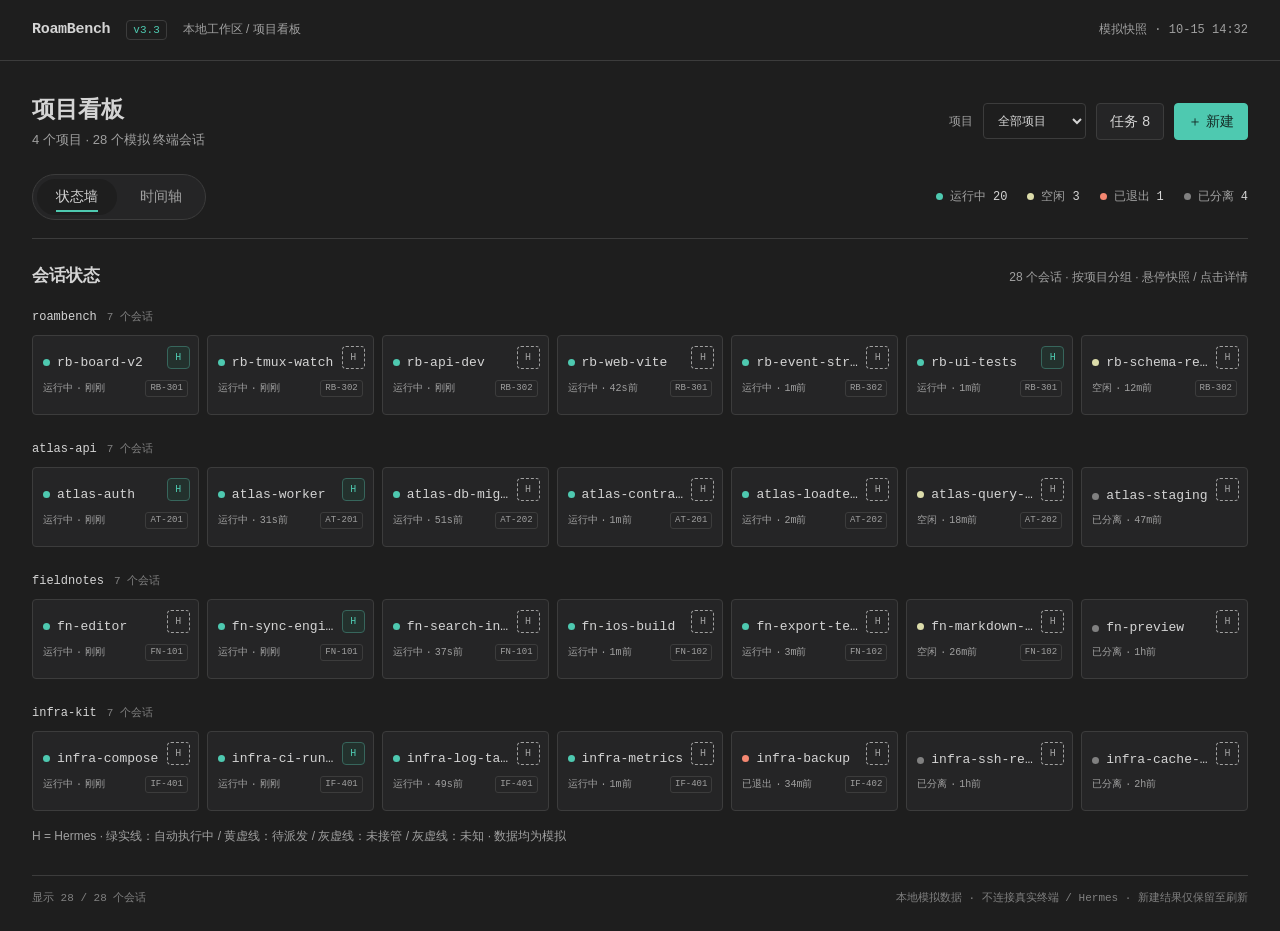
==== commit 935d6304: "看板 v3.3 A轮: 去术语(甘特→时间轴/claim→领取等)+任务条时长标注+图例更新 (Sol 6.1 经 node 升级脚本落地)" ====
--- a/design/board-v3-prototype.html
+++ b/design/board-v3-prototype.html
@@ -4,7 +4,7 @@
   <meta charset="UTF-8">
   <meta name="viewport" content="width=device-width, initial-scale=1">
   <meta name="color-scheme" content="dark">
-  <title>RoamBench · 项目看板 v3.2</title>
+  <title>RoamBench · 项目看板 v3.3</title>
   <style>
     :root {
       --bg: #1e1e1e;
@@ -709,6 +709,64 @@
     @media (prefers-reduced-motion: reduce) {
       * { scroll-behavior: auto !important; }
     }
+  
+    /* v3.3：徽标旁显示暂停状态。 */
+    .hermes-indicator {
+      position: absolute;
+      top: 10px;
+      right: 8px;
+      display: inline-flex;
+      align-items: center;
+      gap: 4px;
+    }
+    .hermes-indicator .hermes-badge { position: static; }
+    .hermes-paused {
+      color: var(--muted);
+      font: 10px/1.5 var(--sans);
+      white-space: nowrap;
+    }
+    .session-cell:has(.hermes-paused) .session-name-row {
+      margin-right: 70px;
+    }
+    .hermes-badge[data-mode="queued"] {
+      border-color: var(--idle);
+    }
+    .hermes-badge[data-mode="unmanaged"],
+    .hermes-badge[data-mode="unknown"] {
+      color: var(--muted);
+      border-color: var(--muted);
+      border-style: dashed;
+    }
+    .hermes-badge[data-mode="managed"][data-paused="true"] {
+      color: var(--muted);
+      border-color: var(--muted);
+      background: transparent;
+    }
+
+    /* v3.3：时长标签不改变原任务条的位置和分段。 */
+    .timeline-duration {
+      position: absolute;
+      top: 0;
+      right: 4px;
+      color: var(--bg);
+      font: 10px/14px var(--mono);
+      font-variant-numeric: tabular-nums;
+      white-space: nowrap;
+      pointer-events: none;
+    }
+    .timeline-bar[data-status="active"] .timeline-duration {
+      right: 14px;
+    }
+    .timeline-bar[data-status="detached"] .timeline-duration {
+      color: var(--muted);
+      line-height: 12px;
+    }
+    .hover-duration {
+      margin: 6px 0;
+      color: var(--text);
+      font: 11px/1.7 var(--mono);
+      font-variant-numeric: tabular-nums;
+    }
   </style>
 </head>
 <body>
@@ -716,7 +774,7 @@
     <div class="header-inner">
       <div class="brand">
         <span class="brand-name">RoamBench</span>
-        <span class="version">v3.2</span>
+        <span class="version">v3.3</span>
         <span class="brand-location">本地工作区 / 项目看板</span>
       </div>
       <div class="snapshot">
@@ -729,7 +787,7 @@
     <div class="page-heading">
       <div>
         <h1>项目看板</h1>
-        <p class="page-meta" id="page-meta">4 个项目 · 28 个 tmux 会话</p>
+        <p class="page-meta" id="page-meta">4 个项目 · 28 个 终端会话</p>
       </div>
       <div class="heading-actions">
         <label class="project-filter">
@@ -754,13 +812,13 @@
         <button class="view-tab" id="tab-wall" type="button" role="tab"
           aria-selected="true" aria-controls="panel-wall" tabindex="0">状态墙</button>
         <button class="view-tab" id="tab-gantt" type="button" role="tab"
-          aria-selected="false" aria-controls="panel-gantt" tabindex="-1">甘特时间轴</button>
+          aria-selected="false" aria-controls="panel-gantt" tabindex="-1">时间轴</button>
       </div>
       <ul class="legend" aria-label="当前筛选下的会话状态统计">
-        <li><span class="status-dot" data-status="active" aria-hidden="true"></span>active <span class="legend-count" id="count-active">20</span></li>
-        <li><span class="status-dot" data-status="idle" aria-hidden="true"></span>idle <span class="legend-count" id="count-idle">3</span></li>
-        <li><span class="status-dot" data-status="exited" aria-hidden="true"></span>exited <span class="legend-count" id="count-exited">1</span></li>
-        <li><span class="status-dot" data-status="detached" aria-hidden="true"></span>detached <span class="legend-count" id="count-detached">4</span></li>
+        <li><span class="status-dot" data-status="active" aria-hidden="true"></span>运行中 <span class="legend-count" id="count-active">20</span></li>
+        <li><span class="status-dot" data-status="idle" aria-hidden="true"></span>空闲 <span class="legend-count" id="count-idle">3</span></li>
+        <li><span class="status-dot" data-status="exited" aria-hidden="true"></span>已退出 <span class="legend-count" id="count-exited">1</span></li>
+        <li><span class="status-dot" data-status="detached" aria-hidden="true"></span>已分离 <span class="legend-count" id="count-detached">4</span></li>
       </ul>
     </div>
 
@@ -771,7 +829,7 @@
       </div>
       <div id="session-wall"></div>
       <p class="panel-note" style="margin-top:16px">
-        H = HERMES · 绿：已接管 / 黄虚线：待派发 / 灰实线：未接管 / 灰虚线：未知 · 数据均为模拟
+        H = Hermes · 绿实线：自动执行中 / 黄虚线：待派发 / 灰虚线：未接管 / 灰虚线：未知 · 数据均为模拟
       </p>
     </section>
 
@@ -780,7 +838,7 @@
         <h2>会话时间轴</h2>
         <p class="panel-note"><time datetime="2026-10-15">2026-10-15</time> · 09:00–17:00 · UTC+8</p>
       </div>
-      <div class="gantt-scroll" role="region" aria-label="会话甘特图，可横向滚动" tabindex="0">
+      <div class="gantt-scroll" role="region" aria-label="会话时间轴，可横向滚动" tabindex="0">
         <table class="gantt-table">
           <caption class="sr-only">28 个模拟会话的运行时间；细竖线表示 14:32 快照时间。</caption>
           <colgroup><col class="gantt-name-column"><col></colgroup>
@@ -806,7 +864,7 @@
         </table>
       </div>
       <div class="gantt-footnote">
-        <p>细竖线：14:32 快照时间 · 虚线条：detached</p>
+        <p>细竖线：14:32 快照时间 · 虚线条：已分离</p>
         <p>窄屏可横向滚动；会话状态不代表任务完成</p>
       </div>
     </section>
@@ -814,7 +872,7 @@
     <p id="filter-announcement" class="sr-only" role="status" aria-live="polite"></p>
     <footer class="page-footer">
       <p id="footer-count">显示 28 / 28 个会话</p>
-      <p>本地模拟数据 · 不连接 tmux / HERMES · 新建结果仅保留至刷新</p>
+      <p>本地模拟数据 · 不连接真实终端 / Hermes · 新建结果仅保留至刷新</p>
     </footer>
     <noscript><p class="empty-message">此原型需要 JavaScript 来显示数据和操作交互。</p></noscript>
   </main>
@@ -904,7 +962,7 @@
             </label>
 
             <label class="field" id="git-field" hidden>
-              <span>Git 仓库 URL *</span>
+              <span>Git 仓库地址 *</span>
               <input id="project-repo" required maxlength="1000" autocomplete="off"
                 placeholder="https://…/xxx.git" spellcheck="false" disabled>
               <small>支持 GitHub / Gitea，接受 HTTPS、SSH 或 git@host:path 地址。</small>
@@ -913,18 +971,18 @@
             <label class="field">
               <span>目标一句话 *</span>
               <input id="project-goal" required maxlength="300" autocomplete="off"
-                placeholder="例如：完成看板 v3.2，简化详情和新建流程。">
+                placeholder="例如：完成看板 v3.3，统一界面文案并显示任务时长。">
             </label>
           </fieldset>
           <p class="draft-progress" id="draft-progress" role="status" aria-live="polite" hidden>
-            Hermes 正在起草验收命令与 out-of-scope，约 2 秒…
+            Hermes 正在起草验收命令与本次不做的事项，约 2 秒…
           </p>
         </section>
 
         <section id="create-draft" aria-labelledby="draft-title" hidden>
           <div class="draft-card">
             <h3 id="draft-title" tabindex="-1">Hermes 草案</h3>
-            <p class="source-note">核对草案后批准；验收命令与 out-of-scope 均可编辑。</p>
+            <p class="source-note">核对草案后批准；验收命令与本次不做的事项 均可编辑。</p>
             <dl id="draft-summary"></dl>
 
             <label class="field">
@@ -935,7 +993,7 @@
             </label>
 
             <label class="field">
-              <span>out-of-scope *</span>
+              <span>本次不做的事项 *</span>
               <textarea id="draft-out-of-scope" required maxlength="2000"></textarea>
             </label>
 
@@ -1027,10 +1085,10 @@
         planned: "待领取", running: "进行中", blocked: "阻塞", done: "已完成"
       };
       const hermesModes = {
-        managed: "已接管", queued: "待派发", unmanaged: "未接管", unknown: "未知"
+        managed: "自动执行中", queued: "待派发", unmanaged: "未接管", unknown: "未知"
       };
       const hermesLabels = Object.fromEntries(
-        Object.entries(hermesModes).map(([mode, label]) => [mode, "HERMES · " + label])
+        Object.entries(hermesModes).map(([mode, label]) => [mode, "Hermes · " + label])
       );
 
       const tasks = [
@@ -1044,12 +1102,12 @@
           id: "RB-302", project: "roambench", title: "打通会话观测链路",
           goal: "会话事件包含来源与时间戳，断开时可区分缺失数据。",
           status: "blocked", owner: "平台", source: "模拟任务登记",
-          blocker: "等待 schema 字段确认。",
+          blocker: "等待 数据结构字段确认。",
           members: ["rb-tmux-watch", "rb-api-dev", "rb-event-stream", "rb-schema-review"]
         },
         {
           id: "AT-201", project: "atlas-api", title: "认证与异步工作流",
-          goal: "认证契约与 worker 重试策略通过项目验收。",
+          goal: "认证契约与 后台任务重试策略通过项目验收。",
           status: "running", owner: "API", source: "模拟任务登记",
           members: ["atlas-auth", "atlas-worker", "atlas-contracts"]
         },
@@ -1067,14 +1125,14 @@
         },
         {
           id: "FN-102", project: "fieldnotes", title: "导出与移动端回归",
-          goal: "导出格式与 markdown 规范一致，移动端构建完成验收。",
+          goal: "导出格式与 Markdown 规范一致，移动端构建完成验收。",
           status: "blocked", owner: "质量", source: "模拟任务登记",
           blocker: "等待移动端签名配置。",
           members: ["fn-ios-build", "fn-export-tests", "fn-markdown-spec"]
         },
         {
           id: "IF-401", project: "infra-kit", title: "本地基础设施巡检",
-          goal: "确认 compose、CI runner、日志与指标链路可用。",
+          goal: "确认容器编排、持续集成执行器、日志与指标链路可用。",
           status: "running", owner: "基础设施", source: "模拟任务登记",
           members: ["infra-compose", "infra-ci-runner", "infra-log-tail", "infra-metrics"]
         },
@@ -1105,7 +1163,7 @@
         },
         "rb-ui-tests": {
           text: "用例：自述全部通过\n待办：窄屏 / 键盘检查",
-          author: "Shell worker", time: "2026-10-15T14:29:00+08:00"
+          author: "命令行执行者", time: "2026-10-15T14:29:00+08:00"
         },
         "atlas-auth": {
           text: "已调整：认证契约\n当前：刷新令牌边界检查",
@@ -1204,6 +1262,14 @@
       const fineHover = window.matchMedia("(hover: hover) and (pointer: fine)");
       const coarsePointer = window.matchMedia("(pointer: coarse)");
       const claimTimers = new Map();
+      const durationObserver = new ResizeObserver(entries => {
+        entries.forEach(({ target }) => {
+          const label = target.querySelector(".timeline-duration");
+          if (label) {
+            label.hidden = target.getBoundingClientRect().width < 80;
+          }
+        });
+      });
 
       let activeTaskId = null;
       let serial = 0;
@@ -1247,7 +1313,7 @@
         const badge = el("span", "source-badge", label);
         badge.dataset.source = label;
         badge.setAttribute("aria-label",
-          label === "输出" ? "终端输出" : label === "自述" ? "agent 自述" : "本页登记");
+          label === "输出" ? "终端输出" : label === "自述" ? "执行者自述" : "本页登记");
         return badge;
       }
 
@@ -1258,6 +1324,64 @@
         if (seconds < 3600) return Math.floor(seconds / 60) + "m前";
         if (seconds < 86400) return Math.floor(seconds / 3600) + "h前";
         return Math.floor(seconds / 86400) + "天前";
+      }
+
+      // 单位为毫秒；历史运行区间沿用原模拟数据。
+      function formatDuration(ms) {
+        if (ms <= 0) return "0";
+        const minutes = Math.floor(ms / 60000);
+        if (!minutes) return "<1m";
+        const hours = Math.floor(minutes / 60);
+        const rest = minutes % 60;
+        return (hours ? hours + "h" : "") +
+          (rest ? rest + "m" : "");
+      }
+
+      function durationBreakdown(session, now = Date.now()) {
+        const totals = session.durationState
+          ? { ...session.durationState.totals }
+          : {
+              execution: Math.max(
+                0, (session.end ?? SNAPSHOT_MINUTE) - session.start
+              ) * 60000,
+              approval: 0,
+              queued: 0,
+              paused: 0
+            };
+        const state = session.durationState;
+        if (state?.phase) {
+          totals[state.phase] += Math.max(0, now - state.since);
+        }
+        return {
+          ...totals,
+          total: totals.execution + totals.approval +
+            totals.queued + totals.paused
+        };
+      }
+
+      function durationText(session) {
+        const durations = durationBreakdown(session);
+        return [
+          ["execution", "执行"],
+          ["approval", "待审批"],
+          ["queued", "排队"],
+          ["paused", "暂停"],
+          ["total", "共"]
+        ]
+          .filter(([key]) => durations[key] > 0)
+          .map(([key, label]) =>
+            label + " " + formatDuration(durations[key]))
+          .join(" · ");
+      }
+
+      function setDurationPhase(session, phase, now) {
+        const { total, ...totals } =
+          durationBreakdown(session, Date.parse(now));
+        session.durationState = {
+          totals,
+          phase,
+          since: Date.parse(now)
+        };
       }
 
       function clockTime(minutes) {
@@ -1331,7 +1455,7 @@
         };
       }
 
-      function fillPreview(session) {
+function fillPreview(session) {
         const text = previewText(session);
         const head = el("div", "hover-head");
         const age = relativeNode(activityDate(session), referenceDate(session));
@@ -1342,17 +1466,21 @@
           el("span", "hover-name", session.name),
           age
         );
+        const duration = el("p", "hover-duration", durationText(session));
+        duration.hidden = !duration.textContent;
         const updated = el("p", "hover-updated", "更新 ");
         updated.append(timeNode(session.updatedAt, true));
         preview.replaceChildren(
           head,
           el("p", "hover-task", text.task),
+          duration,
           el("p", "hover-evidence", text.evidence),
           updated
         );
         return statusLabels[session.status] + "，" + session.name + "，" +
-          age.textContent + "；" + text.task + "；" + text.evidence +
-          "；更新 " + stamp(session.updatedAt);
+          age.textContent + "；" + text.task +
+          (duration.textContent ? "；" + duration.textContent : "") +
+          "；" + text.evidence + "；更新 " + stamp(session.updatedAt);
       }
 
       function positionPreview() {
@@ -1529,20 +1657,30 @@
         });
       });
 
-      function hermesState(session) {
-        return session.hermes.paused
-          ? hermesModes[session.hermes.mode] + " · 已暂停"
-          : hermesModes[session.hermes.mode];
-      }
-
-      function hermesBadge(session) {
+function hermesState(session) {
+        if (session.hermes.mode === "managed" && session.hermes.paused) {
+          return "已接管 · 已暂停";
+        }
+        return hermesModes[session.hermes.mode];
+      }
+
+function hermesBadge(session) {
+        const group = el("span", "hermes-indicator");
         const badge = button("H", "hermes", session.id, "hermes-badge");
         badge.dataset.mode = session.hermes.mode;
-        badge.title = "HERMES · " + hermesState(session);
+        badge.dataset.paused = String(session.hermes.paused);
+        badge.title = "Hermes · " + hermesState(session);
         badge.setAttribute("aria-label",
-          session.name + "，HERMES " + hermesState(session) + "，查看接管详情");
+          session.name + "，Hermes " + hermesState(session) +
+          "，查看接管详情");
         badge.setAttribute("aria-haspopup", "dialog");
-        return badge;
+        group.append(badge);
+        if (session.hermes.mode === "managed" && session.hermes.paused) {
+          const paused = el("span", "hermes-paused", "已暂停");
+          paused.setAttribute("aria-hidden", "true");
+          group.append(paused);
+        }
+        return group;
       }
 
       function makeSessionCell(session) {
@@ -1561,7 +1699,7 @@
         const stateTime = el("span", "session-state-time");
         const separator = el("span", "", "·");
         separator.setAttribute("aria-hidden", "true");
-        stateTime.append(el("span", "", session.status), separator, age);
+        stateTime.append(el("span", "", statusLabels[session.status]), separator, age);
         meta.append(stateTime);
         if (session.taskId) meta.append(el("span", "task-mini", session.taskId));
         open.append(row, meta);
@@ -1624,15 +1762,24 @@
           "，时间段 " + clockTime(session.start) + "–" + clockTime(end) +
           (session.localOnly ? "，本页模拟领取，未启动外部进程" :
             session.status === "active" ? "，截至快照仍在运行" : "");
-        bar.title = detail;
+        const duration = el("span", "timeline-duration",
+          formatDuration(durationBreakdown(session).execution));
+        duration.hidden = true;
+        bar.append(duration);
         bar.setAttribute("aria-hidden", "true");
         track.append(bar);
-        timeCell.append(el("span", "sr-only", detail), track);
+        durationObserver.observe(bar);
+        bindPreview(track, session);
+        timeCell.append(
+          el("span", "sr-only", detail + "；" + durationText(session)),
+          track
+        );
         row.append(nameCell, timeCell);
         return row;
       }
 
       function renderGantt(visible) {
+        durationObserver.disconnect();
         gantt.querySelectorAll("tbody").forEach(body => body.remove());
         projects.forEach(project => {
           const group = visible.filter(s => s.project === project.id);
@@ -1663,7 +1810,7 @@
         $("wall-note").textContent = visible.length + " 个会话 · 按项目分组 · " +
           (canPointerPreview() ? "悬停快照 / 点击详情" : "点击详情");
         $("footer-count").textContent = "显示 " + visible.length + " / " + sessions.length + " 个会话";
-        $("page-meta").textContent = projects.length + " 个项目 · " + sessions.length + " 个模拟 tmux 会话";
+        $("page-meta").textContent = projects.length + " 个项目 · " + sessions.length + " 个模拟 终端会话";
         $("task-count").textContent = tasks.filter(t =>
           filter.value === "all" || t.project === filter.value).length;
       }
@@ -1738,7 +1885,7 @@
         body.replaceChildren();
 
         const summary = el("div", "detail-summary");
-        const state = pill(session.status, session.status === "active");
+        const state = pill(statusLabels[session.status], session.status === "active");
         state.setAttribute("aria-label", statusLabels[session.status]);
         const snapshot = pill(session.localOnly ? "本页模拟" : "模拟快照");
         snapshot.title = "更新 " + stamp(session.updatedAt);
@@ -1748,7 +1895,7 @@
         const hermes = el("section", "info-card");
         hermes.id = "hermes-detail";
         const hermesHeading = el("div", "card-heading");
-        const hermesTitle = el("h3", "", "HERMES");
+        const hermesTitle = el("h3", "", "Hermes");
         hermesTitle.tabIndex = -1;
         const identity = pill(session.hermes.dispatch
           ? session.hermes.dispatch + " · " + session.hermes.agent
@@ -1874,7 +2021,7 @@
         definition(details, "阶段", task.phase || "未记录");
         definition(details, "目标", task.goal);
         definition(details, "验收命令", el("span", "pre-line", task.acceptance));
-        definition(details, "out-of-scope", task.outOfScope);
+        definition(details, "本次不做的事项", task.outOfScope);
         definition(details, "自动接管", task.autoTakeover ? "是" : "否");
         if (task.blocker) definition(details, "阻塞", task.blocker.replace(/。$/, ""));
         card.append(details);
@@ -1914,7 +2061,7 @@
               session.name + "，" + statusLabels[session.status] + "，查看详情");
             name.setAttribute("aria-haspopup", "dialog");
             const mode = el("span", "source-note", hermesState(session));
-            mode.setAttribute("aria-label", "HERMES · " + hermesState(session));
+            mode.setAttribute("aria-label", "Hermes · " + hermesState(session));
             li.append(statusDot(session.status), name, mode);
             list.append(li);
           });
@@ -2041,7 +2188,7 @@
         const goal = $("project-goal").value.trim();
         [input, $("project-goal")].forEach(control => control.setCustomValidity(""));
 
-        if (!value) return failControl(input, "请填写项目文件夹路径或 Git 仓库 URL。");
+        if (!value) return failControl(input, "请填写项目文件夹路径或 Git 仓库地址。");
         if (!input.checkValidity()) {
           input.reportValidity();
           return false;
@@ -2110,7 +2257,7 @@
       function validateDraft() {
         for (const [id, message] of [
           ["draft-acceptance", "请填写验收命令。"],
-          ["draft-out-of-scope", "请填写 out-of-scope。"]
+          ["draft-out-of-scope", "请填写本次不做的事项。"]
         ]) {
           const control = $(id);
           control.setCustomValidity("");
@@ -2203,6 +2350,7 @@
             sessions.push(session);
           }
           attachSessionToTask(session, task);
+          setDurationPhase(session, "execution", now);
           session.status = "active";
           session.age = 0;
           session.localOnly = true;
@@ -2320,6 +2468,7 @@
         task.updatedAt = now;
         sessions.filter(session => session.taskId === task.id &&
           session.hermes.mode === "managed").forEach(session => {
+          setDurationPhase(session, "paused", now);
           session.hermes.paused = true;
           session.status = "idle";
           session.age = 0;
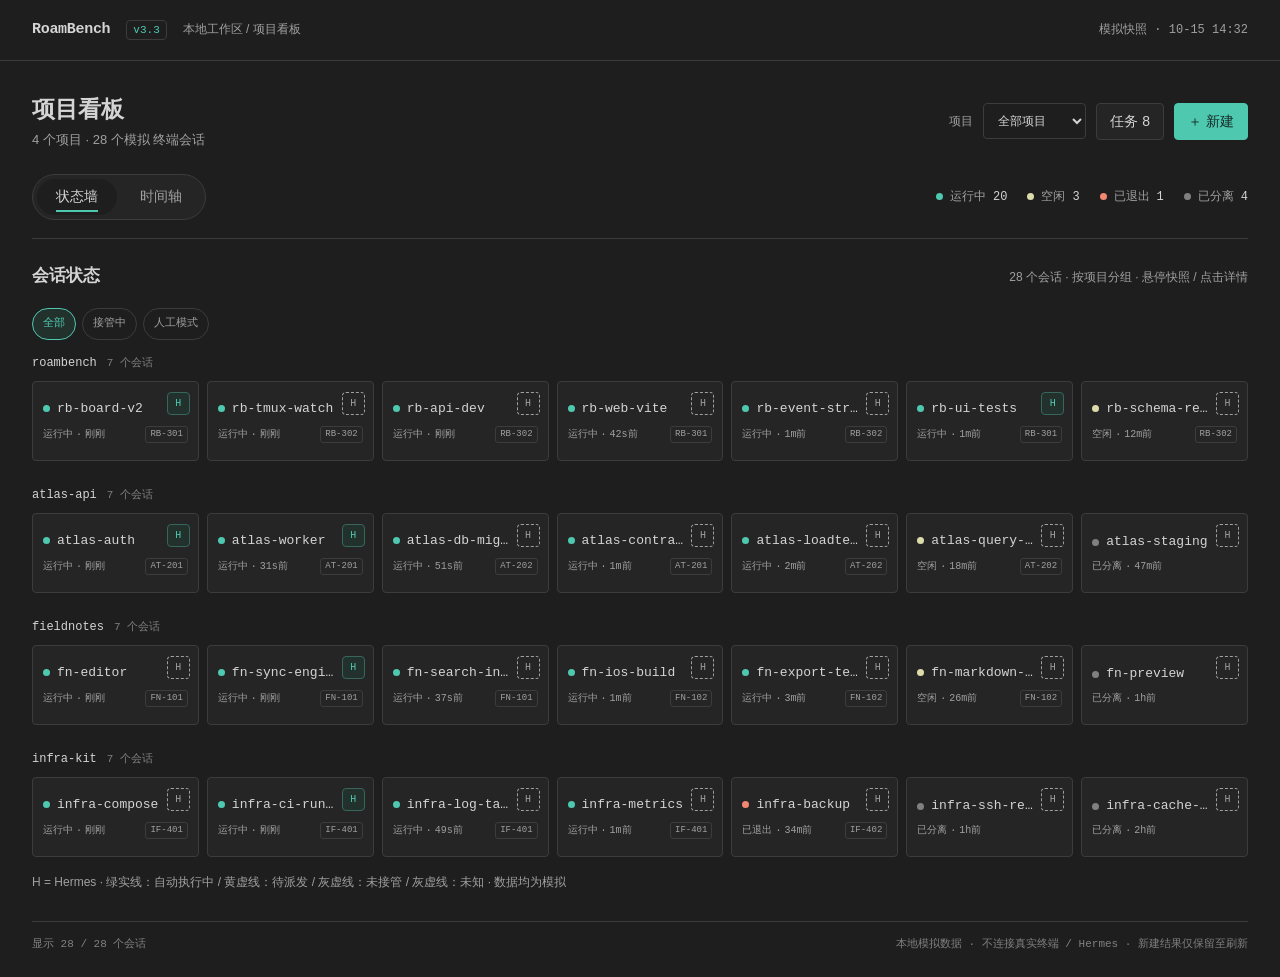
==== commit 1f7d07c9: "看板 v3.3 B轮: 项目详情卡(活动构成堆叠条/代码变更/需处理)+接管开关+双视图接管筛选pill (Sol变换脚本落地)" ====
--- a/design/board-v3-prototype.html
+++ b/design/board-v3-prototype.html
@@ -766,6 +766,107 @@
       color: var(--text);
       font: 11px/1.7 var(--mono);
       font-variant-numeric: tabular-nums;
+    }
+
+    /* v3.3：项目详情与共享接管筛选。 */
+    .project-open {
+      padding: 0;
+      border: 0;
+      color: inherit;
+      background: transparent;
+      font: inherit;
+      text-align: left;
+      overflow-wrap: anywhere;
+    }
+    .project-open:hover { color: var(--accent); }
+    .project-heading .project-open {
+      display: inline-flex;
+      align-items: baseline;
+      flex-wrap: wrap;
+      gap: 10px;
+    }
+    .gantt-project .gantt-label { background: var(--bg); }
+    .gantt-project .project-open { min-height: 34px; }
+    .project-mode-filters {
+      display: flex;
+      align-items: center;
+      flex-wrap: wrap;
+      gap: 6px;
+      margin: 0 0 14px;
+    }
+    .project-mode-pill {
+      min-height: 32px;
+      padding: 4px 10px;
+      border-radius: 999px;
+      font-size: 11px;
+    }
+    .project-mode-pill[aria-pressed="true"] {
+      color: var(--accent);
+      border-color: var(--accent);
+      background: #23312d;
+    }
+    .project-dialog { width: 840px; }
+    .project-title-row {
+      display: flex;
+      align-items: center;
+      flex-wrap: wrap;
+      gap: 10px;
+    }
+    .project-mode-toggle {
+      min-height: 32px;
+      border: 1px solid var(--muted);
+      color: var(--muted);
+      background: transparent;
+    }
+    .project-mode-toggle.is-managed {
+      color: var(--accent);
+      border-color: var(--accent);
+      background: #23312d;
+    }
+    .project-stats,
+    .project-mono { font: 12px/1.8 var(--mono); }
+    .project-metrics {
+      display: grid;
+      grid-template-columns: minmax(0, 1.2fr) minmax(0, 1fr);
+      gap: 16px;
+    }
+    .project-metrics > .info-card { min-width: 0; }
+    .project-activity-bar {
+      display: flex;
+      width: 100%;
+      height: 8px;
+      margin: 14px 0 10px;
+      overflow: hidden;
+      border-radius: 999px;
+      background: #4d4f55;
+    }
+    .project-activity-segment {
+      flex: 0 0 auto;
+      height: 8px;
+    }
+    .project-activity-legend { overflow-wrap: anywhere; }
+    .project-issues { margin: 0; padding: 0; list-style: none; }
+    .project-issue {
+      display: flex;
+      align-items: center;
+      gap: 10px;
+      padding: 12px 0;
+    }
+    .project-issue + .project-issue { border-top: 1px solid var(--border); }
+    .project-issue-text { flex: 1; min-width: 0; overflow-wrap: anywhere; }
+    .project-ghost { flex: 0 0 auto; background: transparent; }
+    .project-clear { color: var(--accent); }
+    @media (max-width: 700px) {
+      .project-metrics { grid-template-columns: minmax(0, 1fr); gap: 0; }
+    }
+    @media (max-width: 480px) {
+      .project-dialog .dialog-header { align-items: flex-start; gap: 8px; }
+      .project-dialog .dialog-body { padding: 14px; }
+      .project-dialog .info-card { padding: 12px; }
+      .project-stats { overflow-wrap: anywhere; }
+      .project-issue { flex-wrap: wrap; gap: 8px; }
+      .project-issue-text { flex-basis: calc(100% - 25px); }
+      .project-ghost { margin-left: 15px; }
     }
   </style>
 </head>
@@ -890,6 +991,22 @@
         aria-label="关闭会话详情" autofocus>关闭</button>
     </header>
     <div class="dialog-body" id="detail-body"></div>
+  </dialog>
+
+  <dialog class="project-dialog" id="project-dialog" aria-labelledby="project-detail-title" aria-describedby="project-detail-stats">
+    <header class="dialog-header">
+      <div>
+        <div class="project-title-row">
+          <h2 id="project-detail-title">项目详情</h2>
+          <button class="btn small project-mode-toggle" id="project-mode-toggle"
+            type="button" aria-pressed="false">人工模式</button>
+        </div>
+        <p class="project-stats" id="project-detail-stats"></p>
+      </div>
+      <button class="btn close-button" type="button" data-close="project-dialog"
+        aria-label="关闭项目详情" autofocus>关闭</button>
+    </header>
+    <div class="dialog-body" id="project-detail-body"></div>
   </dialog>
 
   <dialog class="drawer" id="task-dialog" aria-labelledby="task-drawer-title" aria-describedby="task-drawer-note">
@@ -1256,7 +1373,7 @@
       const gantt = document.querySelector(".gantt-table");
       const filter = $("project-filter");
       const tabs = Array.from(document.querySelectorAll('[role="tab"]'));
-      const dialogs = [$("detail-dialog"), $("task-dialog"), $("create-dialog")];
+      const dialogs = [$("detail-dialog"), $("task-dialog"), $("create-dialog"), $("project-dialog")];
       const dialogReturnFocus = new WeakMap();
       const preview = $("session-preview");
       const fineHover = window.matchMedia("(hover: hover) and (pointer: fine)");
@@ -1712,13 +1829,23 @@
         const fragment = document.createDocumentFragment();
         projects.forEach(project => {
           if (filter.value !== "all" && filter.value !== project.id) return;
+          if (!projectModeMatches(project.id)) return;
           const group = visible.filter(s => s.project === project.id);
           const section = el("section", "project-group");
           const title = el("h3", "", project.name);
           title.id = "project-" + project.id;
           section.setAttribute("aria-labelledby", title.id);
           const heading = el("div", "project-heading");
-          heading.append(title, el("span", "project-count", group.length + " 个会话"));
+          const projectOpen = button("", "project-open", project.id, "project-open");
+          projectOpen.setAttribute("aria-haspopup", "dialog");
+          projectOpen.setAttribute("aria-label",
+            project.name + "，" + group.length + " 个会话，查看项目详情");
+          projectOpen.append(
+            document.createTextNode(project.name),
+            el("span", "project-count", group.length + " 个会话")
+          );
+          title.replaceChildren(projectOpen);
+          heading.append(title);
           section.append(heading);
           if (group.length) {
             const list = el("ul", "session-grid");
@@ -1787,10 +1914,16 @@
           const body = el("tbody");
           body.setAttribute("aria-label", project.name);
           const projectRow = el("tr", "gantt-project");
-          const heading = el("th", "", project.name + " · " + group.length + " 个会话");
-          heading.colSpan = 2;
+          const heading = el("th", "gantt-label");
           heading.scope = "rowgroup";
-          projectRow.append(heading);
+          const projectOpen = button(
+            project.name + " · " + group.length + " 个会话",
+            "project-open", project.id, "project-open"
+          );
+          projectOpen.setAttribute("aria-haspopup", "dialog");
+          projectOpen.setAttribute("aria-label", project.name + "，查看项目详情");
+          heading.append(projectOpen);
+          projectRow.append(heading, el("td"));
           body.append(projectRow);
           group.forEach(session => body.append(makeGanttRow(session)));
           gantt.append(body);
@@ -1801,7 +1934,15 @@
 
       function render() {
         hidePreview();
-        const visible = sessions.filter(s => filter.value === "all" || s.project === filter.value);
+        const visible = sessions.filter(s =>
+          (filter.value === "all" || s.project === filter.value) &&
+          projectModeMatches(s.project)
+        );
+        syncProjectModeFilters();
+        if ($("project-dialog").open) {
+          const project = projects.find(p => p.id === $("project-dialog").dataset.project);
+          if (project) renderProjectModal(project);
+        }
         renderWall(visible);
         renderGantt(visible);
         Object.keys(statusLabels).forEach(status => {
@@ -2547,6 +2688,218 @@
         }
       });
 
+
+      // 项目接管为独立的项目级模拟开关，不改写会话 Hermes 记录。
+      // 两个视图的筛选 pill 共用此 state。
+      const projectViewState = {
+        mode: "all",
+        managed: new Map(projects.map(project => [project.id, true]))
+      };
+
+      const projectActivity = {
+        "roambench": [12, 18, 31, 4],
+        "atlas-api": [7, 24, 38, 6],
+        "fieldnotes": [19, 12, 27, 5],
+        "infra-kit": [4, 22, 16, 8]
+      };
+
+      const projectChanges = {
+        "roambench": [482, 156, 23, "6ea5585", 3, 1],
+        "atlas-api": [327, 91, 17, "8d241bc", 1, 0],
+        "fieldnotes": [614, 208, 29, "a31c902", 2, 1],
+        "infra-kit": [138, 47, 11, "5f02ab7", 0, 0]
+      };
+
+      const projectIssues = {
+        "roambench": {
+          text: "验收连续失败 2 次", status: "exited", session: "rb-ui-tests"
+        },
+        "atlas-api": {
+          text: "心跳失联 5m", status: "detached", session: "atlas-worker"
+        },
+        "fieldnotes": {
+          text: "2 项待审批 · 最久 42m", status: "idle", task: "FN-102"
+        }
+      };
+
+      function projectIsManaged(id) {
+        // 后续新建项目默认接管；筛选与开关读取同一来源。
+        return projectViewState.managed.get(id) !== false;
+      }
+
+      function projectModeMatches(id) {
+        return projectViewState.mode === "all" ||
+          projectIsManaged(id) === (projectViewState.mode === "managed");
+      }
+
+      function syncProjectModeFilters() {
+        document.querySelectorAll('[data-action="project-mode-filter"]').forEach(node => {
+          node.setAttribute("aria-pressed",
+            String(node.dataset.value === projectViewState.mode));
+        });
+      }
+
+      function installProjectModeFilters(panelId) {
+        const controls = el("div", "project-mode-filters");
+        controls.setAttribute("role", "group");
+        controls.setAttribute("aria-label", "按项目接管模式筛选");
+        [
+          ["all", "全部"],
+          ["managed", "接管中"],
+          ["manual", "人工模式"]
+        ].forEach(([value, label]) => {
+          const control = button(
+            label, "project-mode-filter", value, "pill project-mode-pill"
+          );
+          control.setAttribute("aria-pressed",
+            String(projectViewState.mode === value));
+          controls.append(control);
+        });
+        const heading = $(panelId).querySelector(".panel-heading");
+        heading.insertAdjacentElement("afterend", controls);
+      }
+
+      function renderProjectModal(project) {
+        const dialog = $("project-dialog");
+        dialog.dataset.project = project.id;
+        $("project-detail-title").textContent = project.name;
+
+        const managed = projectIsManaged(project.id);
+        const toggle = $("project-mode-toggle");
+        toggle.classList.toggle("is-managed", managed);
+        toggle.textContent = managed ? "接管中" : "人工模式";
+        toggle.setAttribute("aria-pressed", String(managed));
+        toggle.setAttribute("aria-label", project.name + "，" +
+          (managed ? "接管中，切换人工模式" : "人工模式，切换接管"));
+
+        // 累计执行与运行中按完整项目会话现算；待领取按项目任务现算。
+        const group = sessions.filter(session => session.project === project.id);
+        const now = Date.now();
+        const execution = group.reduce((total, session) =>
+          total + durationBreakdown(session, now).execution, 0);
+        const running = group.filter(session => session.status === "active").length;
+        const queued = tasks.filter(task =>
+          task.project === project.id && task.status === "planned").length;
+        $("project-detail-stats").textContent =
+          "累计执行 " + formatDuration(execution) +
+          " · 运行中 " + running + " · 待领取 " + queued;
+
+        const body = $("project-detail-body");
+        body.replaceChildren();
+        const metrics = el("div", "project-metrics");
+        const activity = el("section", "info-card");
+        activity.append(el("h3", "", "活动构成"));
+
+        const counts = projectActivity[project.id] || [0, 0, 0, 0];
+        const labels = ["设计", "测试", "编码", "未分类"];
+        const colors = ["#7170ff", "#d4a72c", "#4ec9b0", "#4d4f55"];
+        const total = counts.reduce((sum, count) => sum + count, 0);
+        const legendText = counts.map((count, index) =>
+          labels[index] + " " + count).join(" · ");
+
+        const bar = el("div", "project-activity-bar");
+        bar.setAttribute("role", "img");
+        bar.setAttribute("aria-label", "活动事件占比：" + legendText + "，非工时");
+        counts.forEach((count, index) => {
+          const segment = el("span", "project-activity-segment");
+          segment.style.width = (total ? count / total * 100 : 0) + "%";
+          segment.style.backgroundColor = colors[index];
+          segment.setAttribute("aria-hidden", "true");
+          bar.append(segment);
+        });
+        activity.append(
+          bar,
+          el("p", "project-mono project-activity-legend", legendText),
+          el("p", "source-note", "事件占比 · 非工时")
+        );
+
+        const changes = el("section", "info-card");
+        const [added, removed, files, base, untracked, binary] =
+          projectChanges[project.id] || [0, 0, 0, "未记录", 0, 0];
+        changes.append(
+          el("h3", "", "代码变更"),
+          el("p", "project-mono",
+            "+" + added + " / −" + removed + " 行 · " +
+            files + " 文件 · 相对 " + base),
+          el("p", "source-note", "未跟踪 " + untracked + " · 二进制 " + binary)
+        );
+        metrics.append(activity, changes);
+        body.append(metrics);
+
+        const issues = el("section", "info-card");
+        issues.append(el("h3", "", "需处理"));
+        const issue = projectIssues[project.id];
+        if (issue) {
+          const list = el("ul", "project-issues");
+          const row = el("li", "project-issue");
+          const action = button(
+            "去处理", "project-handle", project.id, "btn small project-ghost"
+          );
+          action.setAttribute("aria-haspopup", "dialog");
+          action.setAttribute("aria-label", issue.text + "，去处理");
+          row.append(
+            statusDot(issue.status),
+            el("span", "project-issue-text", issue.text),
+            action
+          );
+          list.append(row);
+          issues.append(list);
+        } else {
+          issues.append(el("p", "project-clear", managed
+            ? "无阻断 · 自动接管中"
+            : "无阻断 · 人工模式"));
+        }
+        body.append(issues);
+      }
+
+      function openProjectModal(project) {
+        if (!project || !projects.includes(project)) return;
+        renderProjectModal(project);
+        showDialog($("project-dialog"));
+      }
+
+      $("project-mode-toggle").addEventListener("click", () => {
+        const id = $("project-dialog").dataset.project;
+        const project = projects.find(item => item.id === id);
+        if (!project) return;
+        projectViewState.managed.set(id, !projectIsManaged(id));
+        render();
+        $("filter-announcement").textContent = project.name + " 已切换为" +
+          (projectIsManaged(id) ? "接管中" : "人工模式");
+      });
+
+      document.addEventListener("click", event => {
+        if (!(event.target instanceof Element)) return;
+        const trigger = event.target.closest("[data-action]");
+        if (!trigger) return;
+        const { action, value } = trigger.dataset;
+
+        if (action === "project-open") {
+          openProjectModal(projects.find(project => project.id === value));
+        }
+        if (action === "project-mode-filter") {
+          if (!["all", "managed", "manual"].includes(value)) return;
+          projectViewState.mode = value;
+          render();
+          $("filter-announcement").textContent =
+            trigger.textContent + "，" + $("footer-count").textContent;
+        }
+        if (action === "project-handle") {
+          const issue = projectIssues[value];
+          if (!issue) return;
+          if (issue.session) {
+            const session = sessions.find(item =>
+              item.project === value && item.name === issue.session);
+            if (session) openSession(session.id, value === "atlas-api");
+          } else {
+            openTasks(issue.task || null, value);
+          }
+        }
+      });
+
+      installProjectModeFilters("panel-wall");
+      installProjectModeFilters("panel-gantt");
+
       projectOptions($("task-project"), true, "all");
       syncEntryFields();
       render();
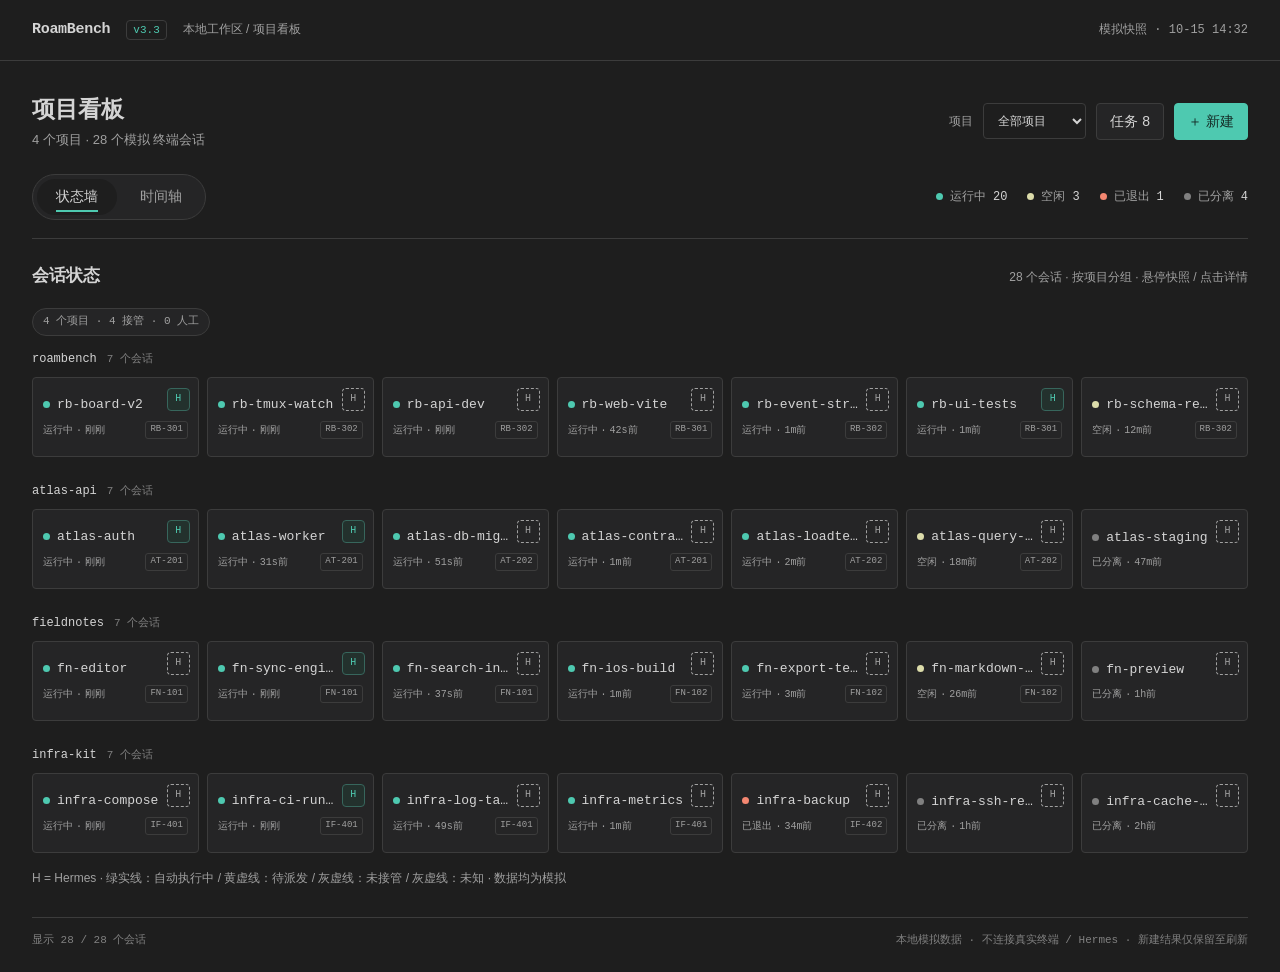
==== commit 46f8d357: "看板 v3.3.1: 移除人工模式交互(三筛选pill→项目统计标签/详情卡切换钮→只读标签)" ====
--- a/design/board-v3-prototype.html
+++ b/design/board-v3-prototype.html
@@ -787,6 +787,25 @@
     }
     .gantt-project .gantt-label { background: var(--bg); }
     .gantt-project .project-open { min-height: 34px; }
+    .project-mode-summary {
+      padding: 4px 10px;
+      border: 1px solid var(--border);
+      border-radius: 999px;
+      color: var(--muted);
+      background: var(--surface);
+      font: 11px/1.6 var(--mono);
+    }
+    .project-mode-stats {
+      display: inline-flex;
+      align-items: center;
+      padding: 2px 8px;
+      border: 1px solid var(--border);
+      border-radius: 4px;
+      color: var(--muted);
+      background: var(--surface);
+      font: 10px/1.6 var(--mono);
+    }
+    .project-mode-stats.is-managed { color: var(--accent); border-color: #37665c; }
     .project-mode-filters {
       display: flex;
       align-items: center;
@@ -998,8 +1017,8 @@
       <div>
         <div class="project-title-row">
           <h2 id="project-detail-title">项目详情</h2>
-          <button class="btn small project-mode-toggle" id="project-mode-toggle"
-            type="button" aria-pressed="false">人工模式</button>
+          <span class="project-mode-stats" id="project-mode-toggle"
+            role="status">接管中</span>
         </div>
         <p class="project-stats" id="project-detail-stats"></p>
       </div>
@@ -2733,28 +2752,22 @@
       }
 
       function syncProjectModeFilters() {
-        document.querySelectorAll('[data-action="project-mode-filter"]').forEach(node => {
-          node.setAttribute("aria-pressed",
-            String(node.dataset.value === projectViewState.mode));
-        });
+        const managedCount = projects.filter(project => projectIsManaged(project.id)).length;
+        const total = projects.length;
+        const summary = document.querySelector(".project-mode-summary");
+        if (summary) summary.textContent =
+          total + " 个项目 · " + managedCount + " 接管 · " + (total - managedCount) + " 人工";
       }
 
       function installProjectModeFilters(panelId) {
         const controls = el("div", "project-mode-filters");
         controls.setAttribute("role", "group");
-        controls.setAttribute("aria-label", "按项目接管模式筛选");
-        [
-          ["all", "全部"],
-          ["managed", "接管中"],
-          ["manual", "人工模式"]
-        ].forEach(([value, label]) => {
-          const control = button(
-            label, "project-mode-filter", value, "pill project-mode-pill"
-          );
-          control.setAttribute("aria-pressed",
-            String(projectViewState.mode === value));
-          controls.append(control);
-        });
+        controls.setAttribute("aria-label", "项目总览");
+        const managedCount = projects.filter(project => projectIsManaged(project.id)).length;
+        const total = projects.length;
+        const summary = el("span", "project-mode-summary",
+          total + " 个项目 · " + managedCount + " 接管 · " + (total - managedCount) + " 人工");
+        controls.append(summary);
         const heading = $(panelId).querySelector(".panel-heading");
         heading.insertAdjacentElement("afterend", controls);
       }
@@ -2768,9 +2781,6 @@
         const toggle = $("project-mode-toggle");
         toggle.classList.toggle("is-managed", managed);
         toggle.textContent = managed ? "接管中" : "人工模式";
-        toggle.setAttribute("aria-pressed", String(managed));
-        toggle.setAttribute("aria-label", project.name + "，" +
-          (managed ? "接管中，切换人工模式" : "人工模式，切换接管"));
 
         // 累计执行与运行中按完整项目会话现算；待领取按项目任务现算。
         const group = sessions.filter(session => session.project === project.id);
@@ -2845,9 +2855,7 @@
           list.append(row);
           issues.append(list);
         } else {
-          issues.append(el("p", "project-clear", managed
-            ? "无阻断 · 自动接管中"
-            : "无阻断 · 人工模式"));
+          issues.append(el("p", "project-clear", "无阻断 · 自动接管中"));
         }
         body.append(issues);
       }
@@ -2859,13 +2867,7 @@
       }
 
       $("project-mode-toggle").addEventListener("click", () => {
-        const id = $("project-dialog").dataset.project;
-        const project = projects.find(item => item.id === id);
-        if (!project) return;
-        projectViewState.managed.set(id, !projectIsManaged(id));
-        render();
-        $("filter-announcement").textContent = project.name + " 已切换为" +
-          (projectIsManaged(id) ? "接管中" : "人工模式");
+        // 统计标签只读，无切换行为
       });
 
       document.addEventListener("click", event => {
@@ -2877,13 +2879,7 @@
         if (action === "project-open") {
           openProjectModal(projects.find(project => project.id === value));
         }
-        if (action === "project-mode-filter") {
-          if (!["all", "managed", "manual"].includes(value)) return;
-          projectViewState.mode = value;
-          render();
-          $("filter-announcement").textContent =
-            trigger.textContent + "，" + $("footer-count").textContent;
-        }
+        if (action === "project-mode-filter") { /* 已移除筛选，保留兼容 */ }
         if (action === "project-handle") {
           const issue = projectIssues[value];
           if (!issue) return;
@@ -2897,7 +2893,7 @@
         }
       });
 
-      installProjectModeFilters("panel-wall");
+      installProjectModeFilters("panel-wall"); // 项目总览统计
       installProjectModeFilters("panel-gantt");
 
       projectOptions($("task-project"), true, "all");
